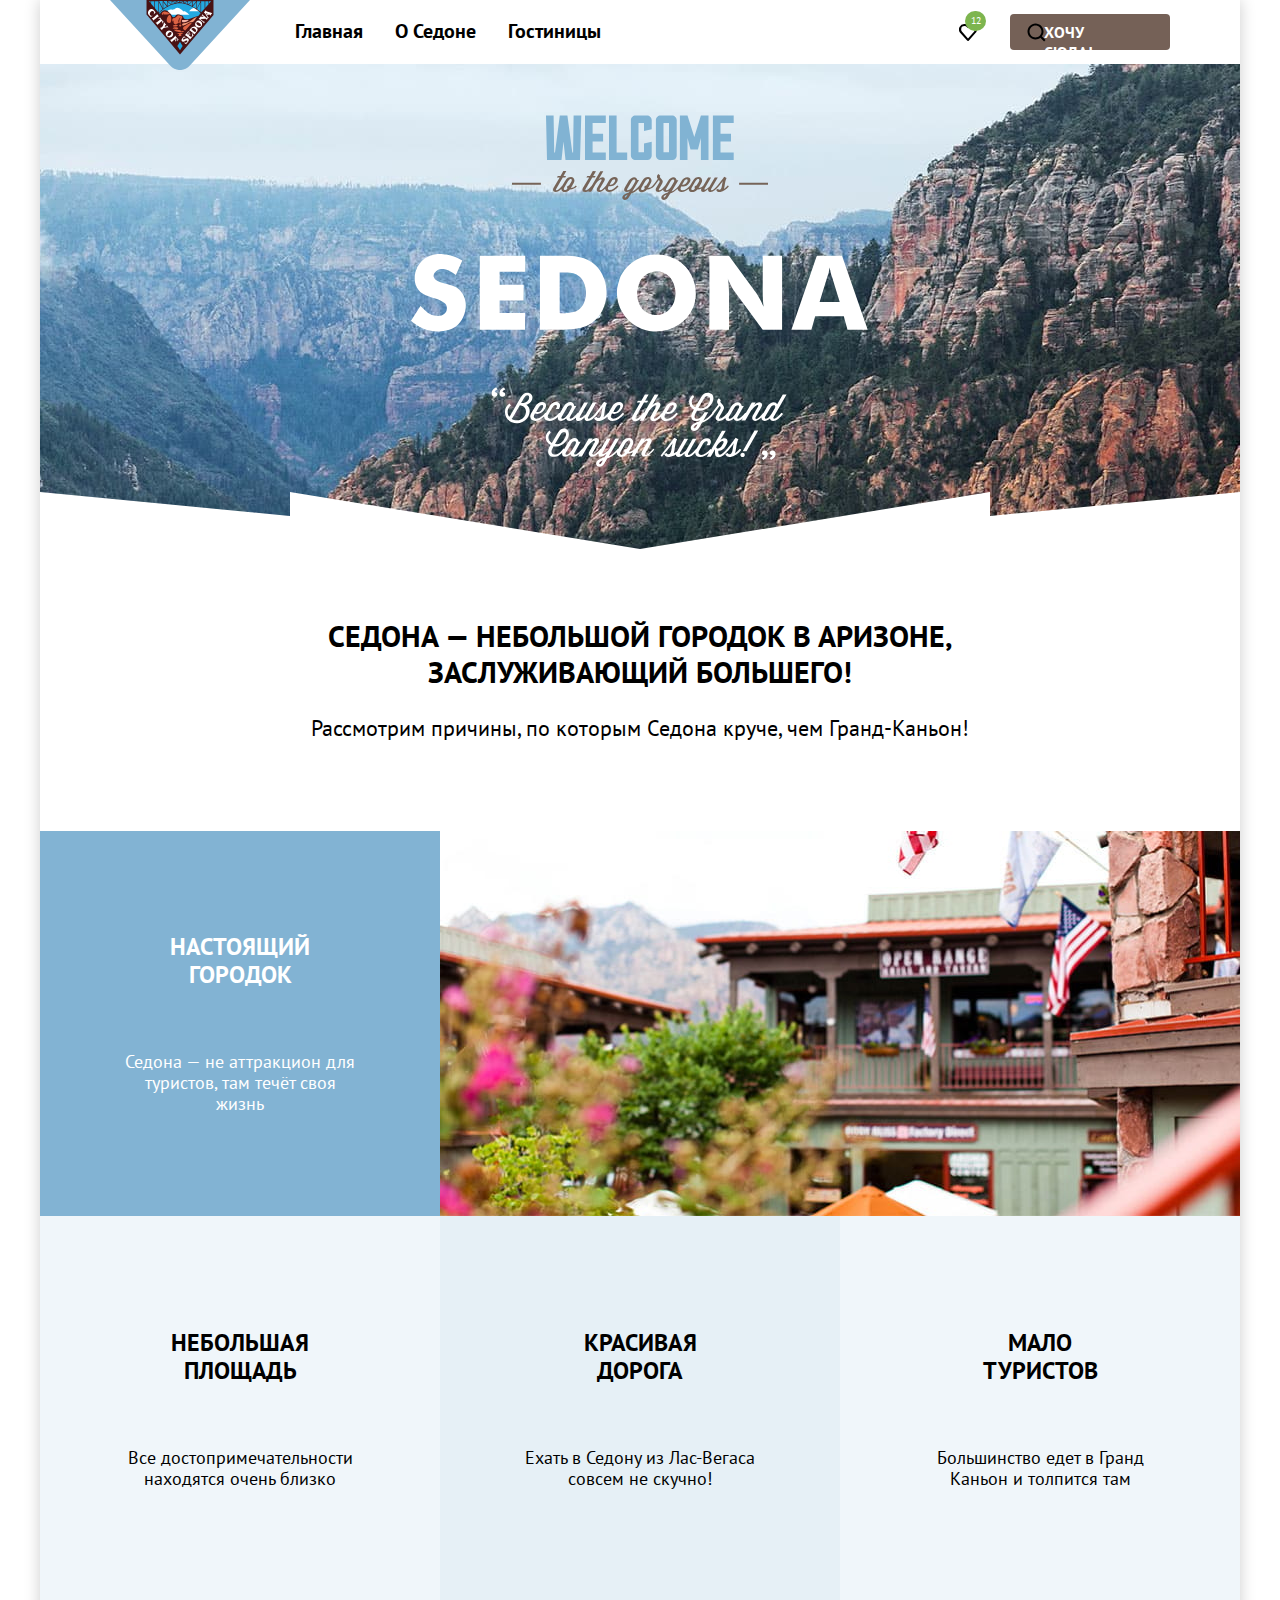
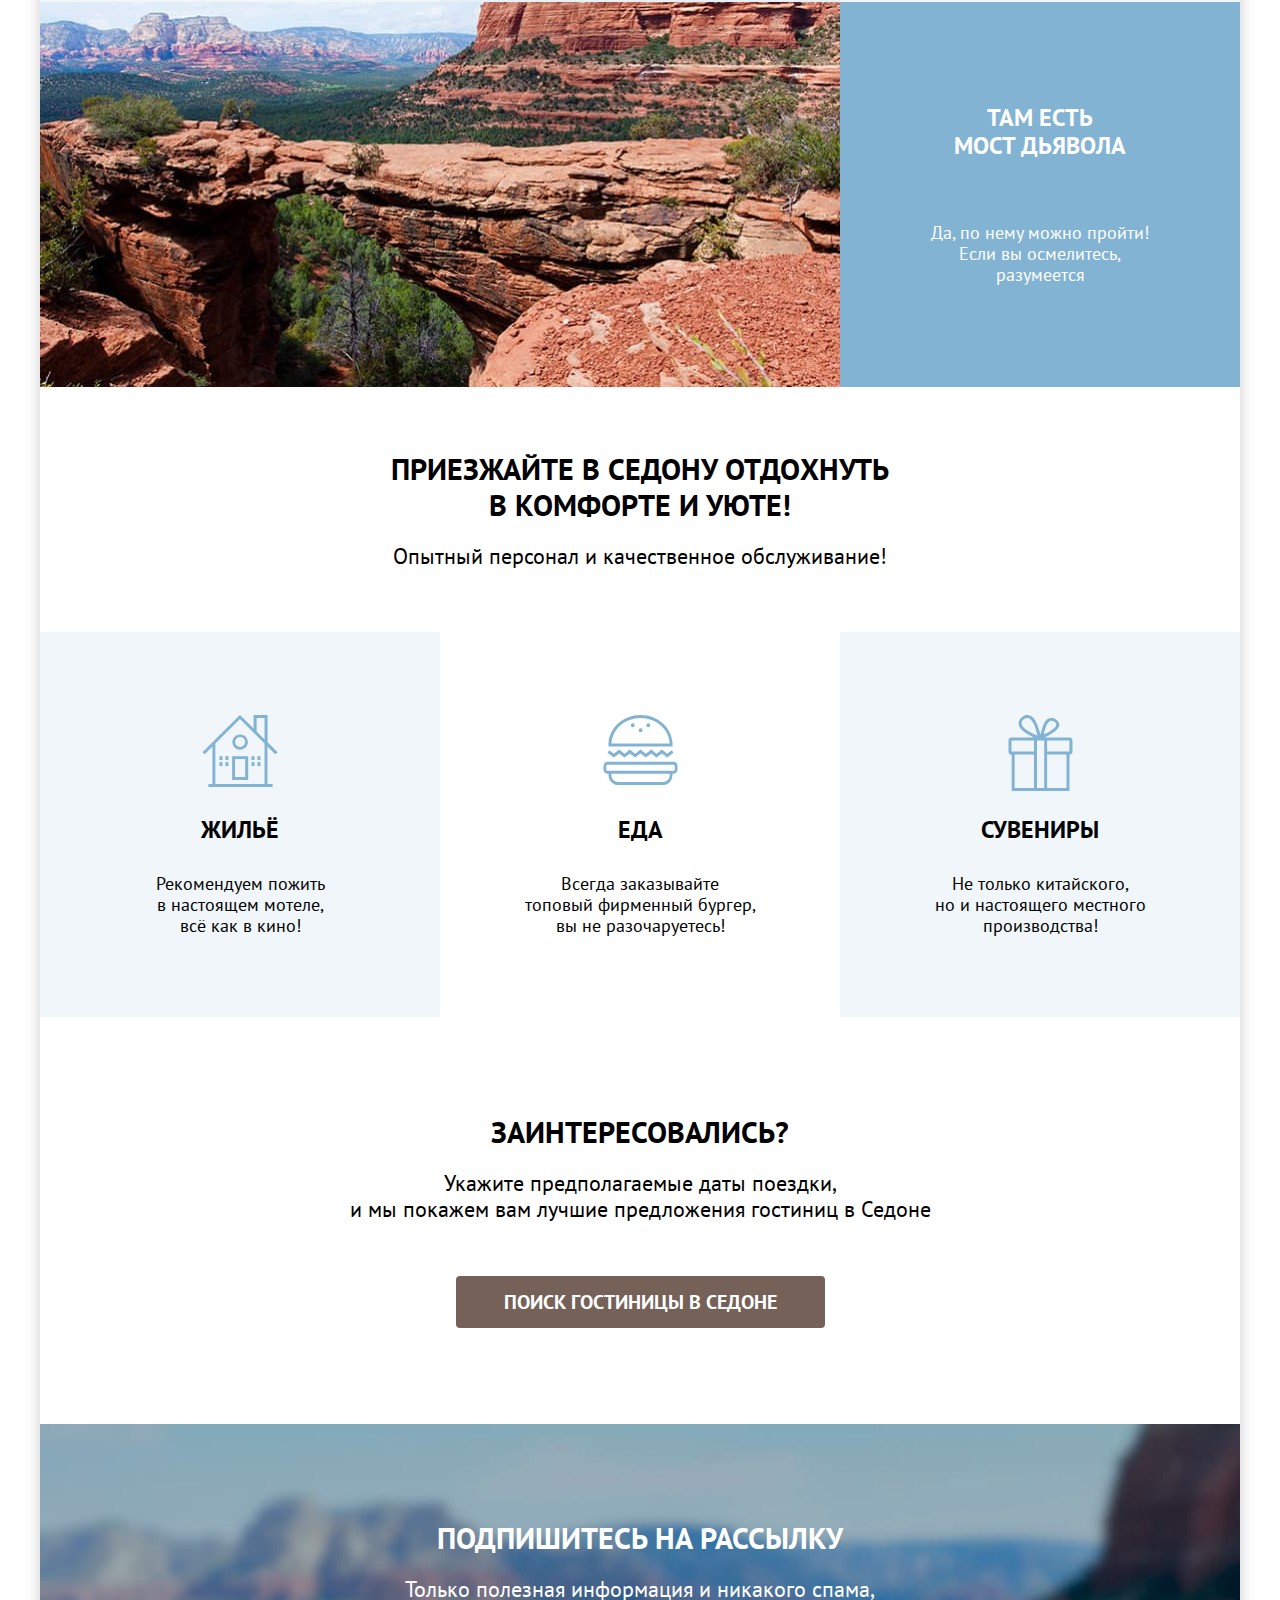
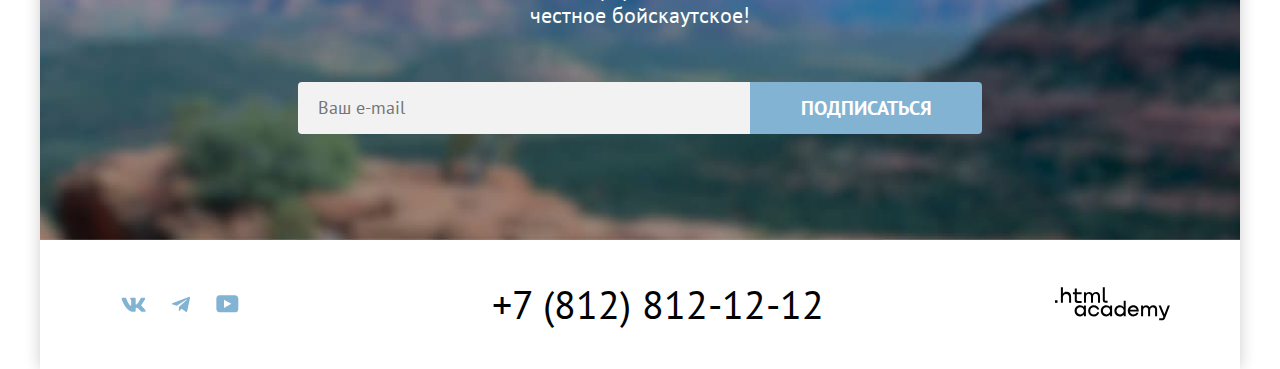
==== index.html @ 95f12bb3 "Стилизация каталога" ====
<!DOCTYPE html>
<html lang="ru">

  <head>
    <meta charset="utf-8">
    <title>HTML Academy: Седона</title>
    <link rel="stylesheet" href="styles/styles.css">
  </head>

  <body class="body">
    <div class="container">
      <header class="page-header">
        <a class="logo-link" href="#">
          <img class="logo" src="./images/logotip.svg" alt="Логотип сайта городка Седона" width="140" height="70.05">
        </a>
        <nav class="navigation">
          <ul class="menu-list">
            <li class="menu-item">
              <a href="#" class="menu-link">Главная</a>
            </li>
            <li class="menu-item">
              <a href="#" class="menu-link">О Седоне</a>
            </li>
            <li class="menu-item">
              <a href="catalog.html" class="menu-link">Гостиницы</a>
            </li>
          </ul>
          <ul class="user-name-list">
            <li class="user-menu-item">
              <a href="#" class="user-menu-search">
                <svg class="search" width="44" height="64" viewBox="0 0 44 64" fill="none" xmlns="http://www.w3.org/2000/svg">
                  <path d="M31.5 40.0083L27.8 36.3287C28.8 35.0359 29.5 33.3453 29.5 31.4558C29.5 27.0801 25.9 23.5 21.5 23.5C17.1 23.5 13.5 27.1796 13.5 31.5552C13.5 35.9309 17.1 39.511 21.5 39.511C23.3 39.511 25 38.9144 26.4 37.8204L30.1 41.5L31.5 40.0083ZM21.5 37.5221C18.2 37.5221 15.5 34.837 15.5 31.5552C15.5 28.2735 18.2 25.5884 21.5 25.5884C24.8 25.5884 27.5 28.2735 27.5 31.5552C27.5 34.837 24.8 37.5221 21.5 37.5221Z" fill="black"/>
                  </svg>
                <span class="visually-hidden">Поиск по сайту</span>
              </a>
            </li>
            <li class="user-menu-item">
              <a href="#" class="user-menu-favorit">
                <span class="visually-hidden">Избранное</span>
                <span class="number">12</span>
              </a>
            </li>
            <li class="user-menu-item ">
              <a href="#" class="user-menu-want">Хочу сюда!</a>
            </li>
          </ul>
        </nav>
      </header>
      <main class="page-main">
        <section class="welcome-quote">
          <h1 class="visually-hidden">Приветствие</h1>
          <img class="quote" src="./images/welcome.svg" alt="Приветственная цитата" width="458" height="352">
        </section>
        <section class="reasons">
          <h2 class="reason-slogan">Седона — небольшой городок в Аризоне, <br>заслуживающий большего!</h2>
          <p class="reason-describe">Рассмотрим причины, по которым Седона круче, чем Гранд-Каньон!</p>
          <ul class="reason-list">
            <li class="reason-item">
              <div class="div-img">
                <h3 class="reason-title">Настоящий городок</h3>
                <p class="describe">Седона — не аттракцион для туристов, там течёт своя жизнь</p>
              </div>
              <img class="desc" src="./images/photo-1.jpg" alt="Кафе в Седоне" width="800" height="385">
            </li>
            <li class="reason-item">
              <div class="div">
                <h3 class="reason-title">Небольшая площадь</h3>
                <p class="describe">Все достопримечательности находятся очень близко</p>
              </div>
            </li>
            <li class="reason-item">
              <div class="div">
                <h3 class="reason-title">Красивая дорога</h3>
                <p class="describe">Ехать в Седону из Лас-Вегаса совсем не скучно!</p>
              </div>
            </li>
            <li class="reason-item">
              <div class="div">
                <h3 class="reason-title">Мало <br> туристов</h3>
                <p class="describe">Большинство едет в Гранд Каньон и толпится там</p>
              </div>
            </li>
            <li class="reason-item">
              <img class="desc" src="./images/photo-2.jpg" width="800" heigh="385" alt="Мост дьявола">
              <div class="div-img">
                <h3 class="reason-title">Там есть <br> мост дьявола</h3>
                <p class="describe">Да, по нему можно пройти! Если вы осмелитесь, разумеется</p>
              </div>
            </li>
          </ul>
        </section>
        <section class="service">
          <h2 class="visually-hidden">Инфраструктура</h2>
          <p class="service-slogan">Приезжайте в Седону отдохнуть <br>в комфорте и уюте!</p>
          <p class="service-desc">Опытный персонал и качественное обслуживание!</p>
          <ul class="advantages-list">
            <li class="advantages-item advantages-item-house">
              <h3 class="advantages-title">Жильё</h3>
              <p class="advantages-desc">Рекомендуем пожить <br>в настоящем мотеле,<br> всё как в кино!</p>
            </li>
            <li class="advantages-item advantages-item-burger">
              <h3 class="advantages-title">Еда</h3>
              <p class="advantages-desc">Всегда заказывайте<br> топовый фирменный бургер, <br> вы не разочаруетесь!</p>
            </li>
            <li class="advantages-item advantages-item-present">
              <h3 class="advantages-title">Сувениры</h3>
              <p class="advantages-desc">Не только китайского, <br>но и настоящего местного <br>производства!</p>
            </li>
          </ul>
        </section>
        <section class="search-text">
          <h2 class="search-slogans">Заинтересовались?</h2>
          <p class="search-desc">Укажите предполагаемые даты поездки,<br> и мы покажем вам лучшие предложения гостиниц в
            Седоне</p>
          <a class="button-search" href="#">Поиск гостиницы в Седоне</a>
        </section>
      </main>
      <footer class="page-footer">
        <section class="subscribe">
          <h2 class="subscribe-title">Подпишитесь на рассылку</h2>
          <p class="subscribe-desc">Только полезная информация и никакого спама,<br>честное бойскаутское!</p>
          <form class="subscribe-form" action="https://echo.htmlacademy.ru/" method="post">
            <input class="email" type="email" id="email" name="subscribe-email" placeholder="Ваш e-mail" required>
            <button class="button-subscribe" type="submit">Подписаться</button>
          </form>
        </section>
        <section class="social">
          <h2 class="visually-hidden">Социальные сети</h2>
          <ul class="social-list">
            <li class="social-item">
              <a class="social-link vk" href="#" aria-label="Страница в ВК"></a>
            </li>
            <li class="social-item">
              <a class="social-link tel" href="#" aria-label="Наш телеграмм"></a>
            </li>
            <li class="social-item">
              <a class="social-link youtube" href="#" aria-label="Наш профиль в YouTube"></a>
            </li>
          </ul>
          <div class="phone">
            <a class="button" href="tel:+78128121212">+7 (812) 812-12-12</a>
          </div>
          <div class="text">
            <a class="navigation-logo" href="https://htmlacademy.ru/">
              <img class="logo-html" alt="Логотип HTML академии" src="./images/html-academy.svg">
            </a>
          </div>
        </section>
      </footer>
    </div>
  </body>

</html>
---- styles/styles.css ----
@font-face {
    font-family: "PT Sans";
    font-style: normal;
    font-weight: 400;
    src: url("../fonts/ptsans-400.woff2") format(woff2);
    font-display: swap;
}

@font-face {
    font-family: "PT Sans";
    font-style: normal;
    font-weight: 700;
    src: url("../fonts/ptsans-700.woff2") format(woff2);
    font-display: swap;
}

.body {
    font-family: "PT Sans", "Arial", sans-serif;
    font-size: 18px;
    font-weight: 400;
    line-height: 21px;
    color: #000000;
    background-color: #ffffff;
    margin: 0;
    padding: 0;
    min-height: 100%;
}

.container {
    width: 1200px;
    margin-left: auto;
    margin-right: auto;
    background-color: #ffffff;
    box-shadow: 0 0 15px rgba(0, 0, 0, 0.2)
}

.page-header {
    position: relative;
    width: 1200px;
}

.logo-link {
    display: block;
    position: absolute;
    top: 0;
    left: 70px;
}

.logo {}

.navigation {
    margin: 0;
    padding: 0 70px;
    font-size: 20px;
    font-weight: 700;
    line-height: 24px;
    color: #000000;
    background-color: #ffffff;
    display: flex;
    justify-content: space-between;
}

.menu-list {
    margin: 0;
    padding-left: 169px;
    list-style: none;
    width: 500px;
    display: flex;
    flex-wrap: wrap;
}

.menu-item {
    padding: 19px 16px;
}

.menu-item:hover {
    background-color: rgba(131, 179, 211, 0.158);
}

.menu-item:focus {
    background-color: rgba(131, 179, 211, 0.158);
}

.menu-item:active {
    background-color: rgba(181, 186, 190, 0.388);
}

.menu-link {
    margin: 0;
    padding: 0;
    font-size: 20px;
    font-weight: 700;
    line-height: 24px;
    color: #000000;
    text-decoration: none;
}

.user-name-list {
    position: relative;
    margin: 0;
    padding: 0;
    list-style: none;
    display: flex;
    flex-wrap: wrap;
}

.user-menu-item {}

.search {
    position: absolute;
    top: 0;
    right: 0;
    bottom: 0;
    left: 0;
    margin: auto;
}

.user-menu-search {

    font-size: 20px;
    font-weight: 700;
    line-height: 24px;
    color: #000000;
    text-decoration: none;
    width: 44px;
    height: 64px;
    display: block;
}

.user-menu-favorit {
    background-image: url("../images/favorites.svg");
    background-repeat: no-repeat;
    background-position: center;
    position: relative;
    text-decoration: none;
    color: #000000;
    width: 44px;
    height: 64px;
    display: block;
}

.number {
    background-color: #7db54f;
    display: flex;
    min-width: 11px;
    height: 20px;
    border-radius: 10px;
    font-size: 10px;
    font-weight: 400;
    line-height: 10px;
    color: #ffffff;
    text-align: center;
    align-items: center;
    justify-content: center;
    padding: 0 5px;
    position: absolute;
    right: 4px;
    top: 11px;

}

.user-menu-want {
    margin-top: 14px;
    margin-left: 20px;
    width: 92px;
    height: 20px;
    font-size: 16px;
    font-weight: 700;
    line-height: 20px;
    text-decoration: none;
    color: #ffffff;
    text-transform: uppercase;
    justify-content: center;
    align-items: center;
    background-color: #756157;
    border-radius: 4px;
    display: block;
    padding: 8px 34px;
}

.user-menu-want:hover {
    background: #615048;
}

.user-menu-want:focus {
    background: #615048;
}

.user-menu-want:active {
    background: #756157;
}

.user-menu-want:disabled {
    background: #e5e5e5;
}

.page-main {
    margin: 0;
    padding: 0;
    list-style: none;
    color: #000000;
    background-color: #ffffff;
}

.welcome-quote {
    background-color: #79b3d9;
    background-image: url("../images/triangle.svg"), url("../images/index-background.jpg");
    background-repeat: no-repeat, no-repeat;
    background-position: left 0 bottom 0, center top;
    padding-top: 51px;
    padding-bottom: 82px;
    background-size: 100% 57px, cover;
    font-size: 18px;
    font-weight: 400;
    line-height: 21px;
}

.visually-hidden {
    position: absolute;
    width: 1px;
    height: 1px;
    margin: -1px;
    padding: 0;
    overflow: hidden;
    border: 0;
    clip: rect(0 0 0 0);
}

.quote {
    width: 458px;
    height: 352px;
    display: block;
    margin: 0 auto;
}

.reasons {
    padding-top: 69px;
}

.reason-slogan {
    margin: 0;
    font-size: 30px;
    font-weight: 700;
    line-height: 36px;
    text-align: center;
    text-transform: uppercase;
}

.reason-describe {
    margin: 0;
    padding-top: 25px;
    padding-bottom: 90px;
    font-size: 22px;
    font-style: normal;
    font-weight: 400;
    line-height: 26px;
    text-align: center;
}

.reason-list {
    padding: 0;
    margin: 0;
    display: flex;
    flex-wrap: wrap;
    text-align: center;
    font-size: 18px;
    font-weight: 400;
    line-height: 21px;
    list-style: none;
}

.desc {
    width: 800px;
    height: 100%;
    object-fit: cover;
}

.reason-item {
    background: #83b3d333;
    color: #000000;
    display: flex;

}

.reason-item:nth-child(2n) {
    background-color: rgba(131, 179, 211, 0.12);
    color: #000000;
}

.div-img {
    background: #82b3d3;
    color: #ffffff;
    padding: 102px 0;
    width: 400px;
}

.div {
    padding: 113px 0;
    width: 400px;
}

.reason-title {
    width: 200px;
    text-transform: uppercase;
    margin: 0 auto;
    padding: 0;
    text-align: center;
    font-size: 24px;
    font-weight: 700;
    line-height: 28px;
}

.describe {
    width: 230px;
    margin: 0 auto;
    padding-top: 62px;
}

.service {
    padding-top: 64px;
}

.service-slogan {
    margin: 0;
    text-align: center;
    font-weight: 700;
    font-size: 30px;
    line-height: 36px;
    text-transform: uppercase;
}

.service-desc {
    margin: 0 0 63px;
    padding-top: 20px;
    text-align: center;
    font-weight: 400;
    font-size: 22px;
    line-height: 26px;
}

.advantages {
    margin: 0;
    padding: 0;
    color: #000000;
    text-align: center;
}

.advantages-list {
    display: flex;
    margin: 0;
    padding: 0;
    list-style: none;
    width: 1200px;
    flex-wrap: wrap;
}

.advantages-item {
    width: 400px;
    background-color: #83b3d31f;
    padding-top: 184px;
    padding-bottom: 81px;
    background-image: url("../images/house.svg");
    background-repeat: no-repeat;
    background-position: center 83px;
}

.advantages-item:nth-child(2n) {
    background-color: #ffffff
}

.advantages-item-house {
    background-image: url("../images/house.svg");
}

.advantages-item-burger {
    background-image: url("../images/burger.svg");
}

.advantages-item-present {
    background-image: url("../images/souvenir.svg");
}

.advantages-title {

    margin: 0;

    font-size: 24px;
    font-weight: 700;
    line-height: 28px;
    text-transform: uppercase;
    text-align: center;
}

.advantages-desc {
    margin: 0;
    padding-top: 29px;
    font-size: 18px;
    font-weight: 400;
    line-height: 21px;
    text-align: center;
}

.search-text {
    padding-top: 97px;
    padding-bottom: 96px;
    text-align: center;

}

.search-slogans {
    text-transform: uppercase;
    font-weight: 700;
    font-size: 30px;
    line-height: 36px;
    margin: 0 auto;
    padding: 0;
    text-align: center;
    padding-bottom: 20px;
}

.search-desc {
    margin: 0 auto;
    padding: 0 0 54px;
    font-weight: 400;
    font-size: 22px;
    line-height: 26px;
    text-align: center;
    max-width: 600px;
}

.button-search {
    color: #ffffff;
    text-align: center;
    font-size: 20px;
    font-weight: 700;
    line-height: 36px;
    border-radius: 4px;
    background: #756157;
    text-decoration: none;
    text-transform: uppercase;
    display: inline-block;
    padding: 8px 48px 8px;
    max-width: 600px;
    box-sizing: border-box;
}

.button-search:hover {
    background: #615048;
}

.button-search:focus {
    background: #615048;
}

.button-search:active {
    background: #756157;
}

.button-search:disabled {
    background: #e5e5e5;
}

.page-footer {}

.subscribe {
    padding-top: 96px;
    background-color: #83b3d3;
    background-image: url("../images/subsсribe.jpg");
    background-repeat: no-repeat;
    background-size: cover;
    margin: 0;
    padding-bottom: 52px;
}

.subscribe-title {
    margin: 0;
    color: #ffffff;
    font-size: 30px;
    font-weight: 700;
    line-height: 36px;
    text-align: center;
    text-transform: uppercase;
}

.subscribe-desc {
    margin: 0;
    padding-top: 20px;
    color: #ffffff;
    text-align: center;
    font-size: 22px;
    font-weight: 400;
    line-height: 26px;
}

.subscribe-form {
    width: 684px;
    display: flex;
    text-align: center;
    margin: 54px auto;
}

.email {
    font-family: "PT Sans", Arial, sans-serif;
    font-size: 18px;
    font-weight: 400;
    line-height: 24px;
    border-radius: 4px 0 0 4px;
    width: 452px;
    border: none;
    min-height: 52px;
    padding-left: 20px;
    box-sizing: border-box;
}

.button-subscribe {
    color: #ffffff;
    text-align: center;
    font-size: 20px;
    font-weight: 700;
    line-height: 36px;
    background: #82b3d3;
    width: 232px;
    text-transform: uppercase;
    border-radius: 0 4px 4px 0;
    border: none;
    font-family: "PT Sans", Arial, sans-serif;
}

.button-subscribe:hover {
    background: #68a2ca;
}

.button-subscribe:focus {
    background: #68a2ca;
}

.button-subscribe:active {
    background: #82b3d3;
}

.button-subscribe:disabled {
    background: #e5e5e5;
}

.social {
    justify-content: space-between;
    display: flex;
    padding: 44px 70px;
}

.social-list {
    display: flex;
    flex-wrap: wrap;
    list-style: none;
    margin: 0;
    padding: 0;
    width: 150px;
}

.social-item {}

.vk {
    width: 47px;
    height: 40px;
    background-image: url("../images/vk.svg");
    background-repeat: no-repeat;
    background-position: center;
}

.social-link {
    display: block;
}


.tel {
    width: 47px;
    height: 40px;
    background-image: url("../images/telegramm.svg");
    background-repeat: no-repeat;
    background-position: center;
}


.youtube {
    width: 47px;
    height: 40px;
    background-image: url("../images/youtube.svg");
    background-repeat: no-repeat;
    background-position: center;
}

.social-link {}

.phone {
    padding-right: 142px;
    color: #000000;
    text-align: center;
    font-size: 40px;
    font-weight: 400;
    line-height: 40px;
}

.button {
    color: #000000;
    padding-left: 143px;
    text-decoration: none;
    display: block;
}

.button:hover {
    color: #756157;
}

.button:focus {
    color: #756157;
}

.button:active {
    color: rgba(117, 97, 87, 0.302);
}

.text {
    display: block;
    padding-top: 3px;
}

.navigation-logo {}

.navigation-logo:hover {
    color: #756157;
}

.navigation-logo:focus {
    color: #756157;
}

.navigation-logo:active {
    color: rgba(117, 97, 87, 0.302);
}

.logo-html {}

.main-inner {
    padding: 0;
    margin: 0;
}

.inner {
    background-color: #156194;
    background-image: url("../images/imagecatalog/filtr.jpg");
    background-repeat: no-repeat;
    background-size: cover;
    padding: 35px 70px 70px 70px;
}

.inner-header-title {
    margin: 0;
    color: #ffffff;
    text-align: left;
    font-size: 60px;
    font-weight: 700;
    line-height: 78px;
}

.breadcrumbs {
    width: 1060px;
    margin-top: 7px;
    padding: 0;
    list-style: none;
    display: flex;
}

.breadcrumbs-item {}

.breadcrumbs-link {
    width: 6px;
    height: 9px;
    font-weight: 400;
    font-size: 16px;
    line-height: 21px;
    color: #ffffff;
}

.icon-main-menu {}

.form {
    display: flex;
    justify-content: space-between;
    flex-direction: row;
    padding-top: 21px;
}

.search-option {
    padding: 0;
    margin: 0;
    width: 150px;
    border: none;
}

.search-option-title {
    font-weight: 700;
    font-size: 20px;
    line-height: 24px;
    text-transform: capitalize;
    color: #ffffff;
}

.search-option-list {
    margin: 0;
    padding: 0;
}

.search-option-item {
    font-weight: 400;
    font-size: 18px;
    line-height: 23px;
    padding: 0;
    list-style-type: none;
    color: #ffffff;

}

.control {}

.control-input {}

.cost {
    display: flex;
    margin-top: 30px;
}

.cost-from {
    width: 143px;
    height: 48px;
    background: #f2f2f2;
    border-radius: 4px 0 0 4px;
}

.cost-till {
    width: 143px;
    height: 48px;
    background: #f2f2f2;
    border-radius: 0 4px 4px 0;
}

.maxline {
    margin-top: 41px;
    width: 287px;
    height: 4px;
    background-color: #ffffff;

}

.line {}

.button1 {
    margin-left: 33px;
    width: 20px;
    height: 20px;
    border-radius: 5px;
    background-color: #ffffff;
}

.button2 {
    margin-left: 181px;
    width: 20px;
    height: 20px;
    border-radius: 5px;
    background-color: #ffffff;
}

.apply {
    display: block;
    margin-top: 57px;
    font-weight: 700;
    font-size: 16px;
    line-height: 20px;
    text-align: center;
    text-transform: uppercase;
    color: #ffffff;
    text-decoration: none;
    background: #82b3d3;
    box-sizing: border-box;
    width: 191px;
    padding: 8px 50px 8px 50px;
    border-radius: 4px;
}

.reset {
    display: block;
    margin-top: 33px;
    font-weight: 700;
    font-size: 16px;
    line-height: 20px;
    text-align: center;
    text-transform: uppercase;
    color: #ffffff;
    text-decoration: none;
    box-sizing: border-box;
    width: 191px;
    padding: 8px 50px 8px 50px;

}

.catalog-hotels {
    padding-top: 49px;
    padding-left: 70px;
    display: flex;
    width: 1060px;
}

.hotels {
    padding-top: 7px;
    margin: 0;
    font-weight: 700;
    font-size: 30px;
    line-height: 36px;
    text-transform: uppercase;
}

.select-control {
    margin-left: 200px;
    font-weight: 400;
    font-size: 18px;
    line-height: 21px;
    border-radius: 4px;
    border: 2px solid #e5e5e5;
    width: 292px;
    height: 49px;
}

.cheap {}

.expensive {}

.number-stars {}

.button-cards {
    margin-left: 66px;
    display: flex;
    width: 164px;
    flex-wrap: wrap;
    gap: 10px;
}

.button-card {
    display: block;
    width: 44px;
    height: 44px;
    border: 2px solid #e5e5e5;
    border-radius: 4px;

}

.product-list {
    display: grid;
    grid-template-columns: repeat(3, 340px);
    gap: 20px;
    margin: 39px 29px;
    list-style: none;

}

.hotel-card {
    width: 300px;
    height: 398px;
    border-radius: 4px;
    border: 1px solid #e6e6e6;
    padding: 20px;
}

.hotel-card-link {
    text-decoration: none;
    color: #000000;
}

.hotel-card-image {}

.hotel-card-title {
    margin: 0;
    padding-top: 12px;
    font-weight: 700;
    font-size: 24px;
    line-height: 28px;


}

.prices {
    display: flex;
    width: 300px;
    padding-top: 16px;
    padding-bottom: 17px;
    justify-content: space-between;
}

.hotel-card-price {
    margin: 0;
    padding: 0;
}

.price {
    margin: 0;
    padding: 0;
}

.details {
    display: flex;
    justify-content: space-between;
    width: 300px;
}

.hotel-details {
    font-weight: 700;
    font-size: 16px;
    line-height: 20px;
    text-align: center;
    color: #ffffff;
    background-color: #756157;
    text-decoration: none;
    text-transform: uppercase;
    padding: 8px 26px;
    box-sizing: border-box;
    border-radius: 4px;
}

.hotel-favorites {
    font-weight: 700;
    font-size: 16px;
    line-height: 20px;
    text-align: center;
    color: #ffffff;
    background-color: #82B3D3;
    text-decoration: none;
    text-transform: uppercase;
    padding: 8px 20px;
    box-sizing: border-box;
    border-radius: 4px;
}

.stars {
    padding-top: 17px;
    display: flex;
    width: 300px;
    justify-content: space-between;
}

.stars-raiting {

    margin: 0;
}

.raiting {
    text-transform: uppercase;
    background: #f2f2f2;
    font-weight: 400;
    font-size: 16px;
    line-height: 20px;
    text-align: center;
    padding: 8px 22px;
    border-radius: 4px;
}

.pagination {
    display: flex;
    gap: 8px;
    padding: 39px 70px;
}

.pagination-item {
    font-weight: 700;
    font-size: 20px;
    line-height: 36px;
    background-color: #82b3d3;
    width: 60px;
    height: 60px;
    border-radius: 4px;
    list-style: none;
}

.pagination-item1 {
    background: #f2f2f2;
    width: 60px;
    height: 60px;
    border-radius: 4px;
    list-style: none;
}

.pagination-current {
    margin-top: 8px;
    color: #000000;
}

.pagination-link {
    padding-top: 11px;
    width: 60px;
    height: 60px;
    display: block;
    text-decoration: none;
    color: #ffffff;
    text-align: center;
}

.page-footer {}

.subscribe-catalog {
    padding-top: 96px;
    margin: 0;
    padding-bottom: 52px;
}

.subscribe-title-catalog {
    margin: 0;
    color: #000000;
    font-size: 30px;
    font-weight: 700;
    line-height: 36px;
    text-align: center;
    text-transform: uppercase;
}

.subscribe-desc-catalog {
    margin: 0;
    padding-top: 20px;
    color: #000000;
    text-align: center;
    font-size: 22px;
    font-weight: 400;
    line-height: 26px;
}

.email {
    font-family: "PT Sans", Arial, sans-serif;
    font-size: 18px;
    font-weight: 400;
    line-height: 24px;
    border-radius: 4px 0 0 4px;
    width: 452px;
    border: none;
    min-height: 52px;
    padding-left: 20px;
    box-sizing: border-box;
    background-color: #f2f2f2;
}
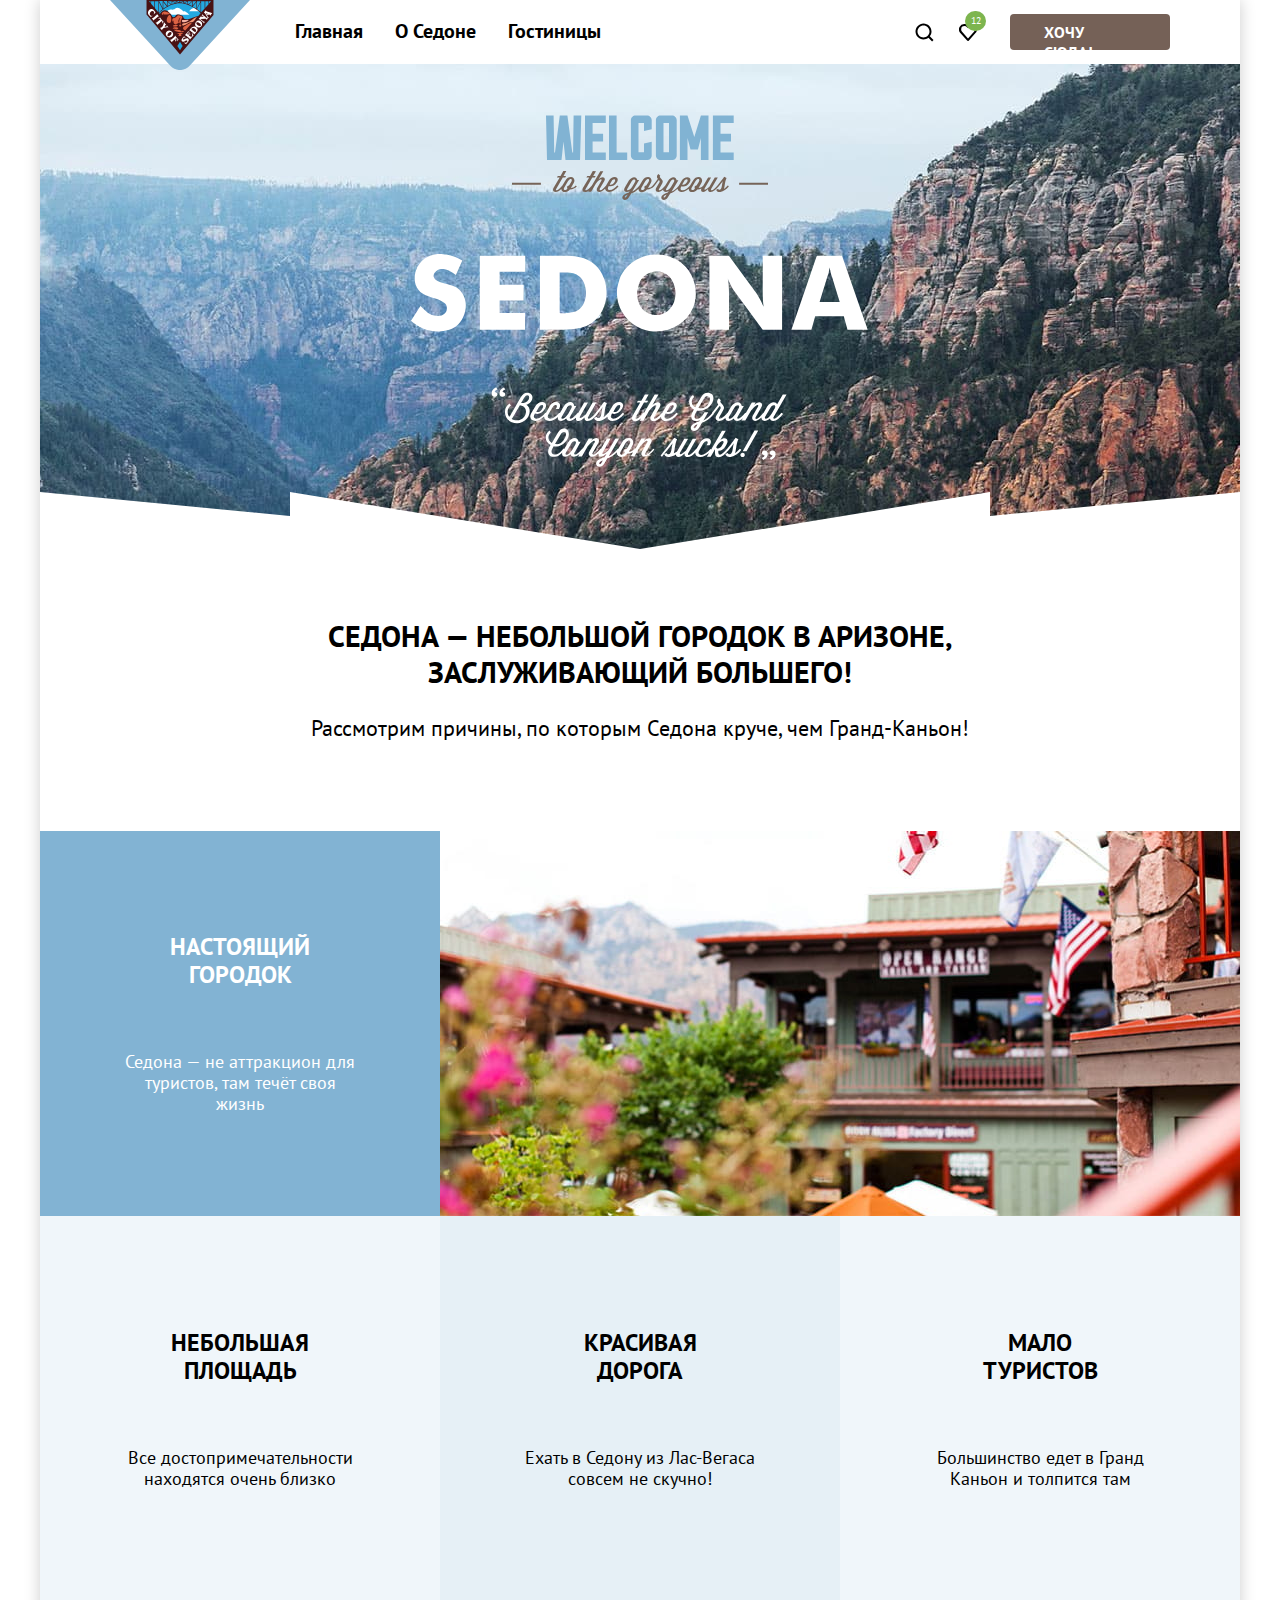
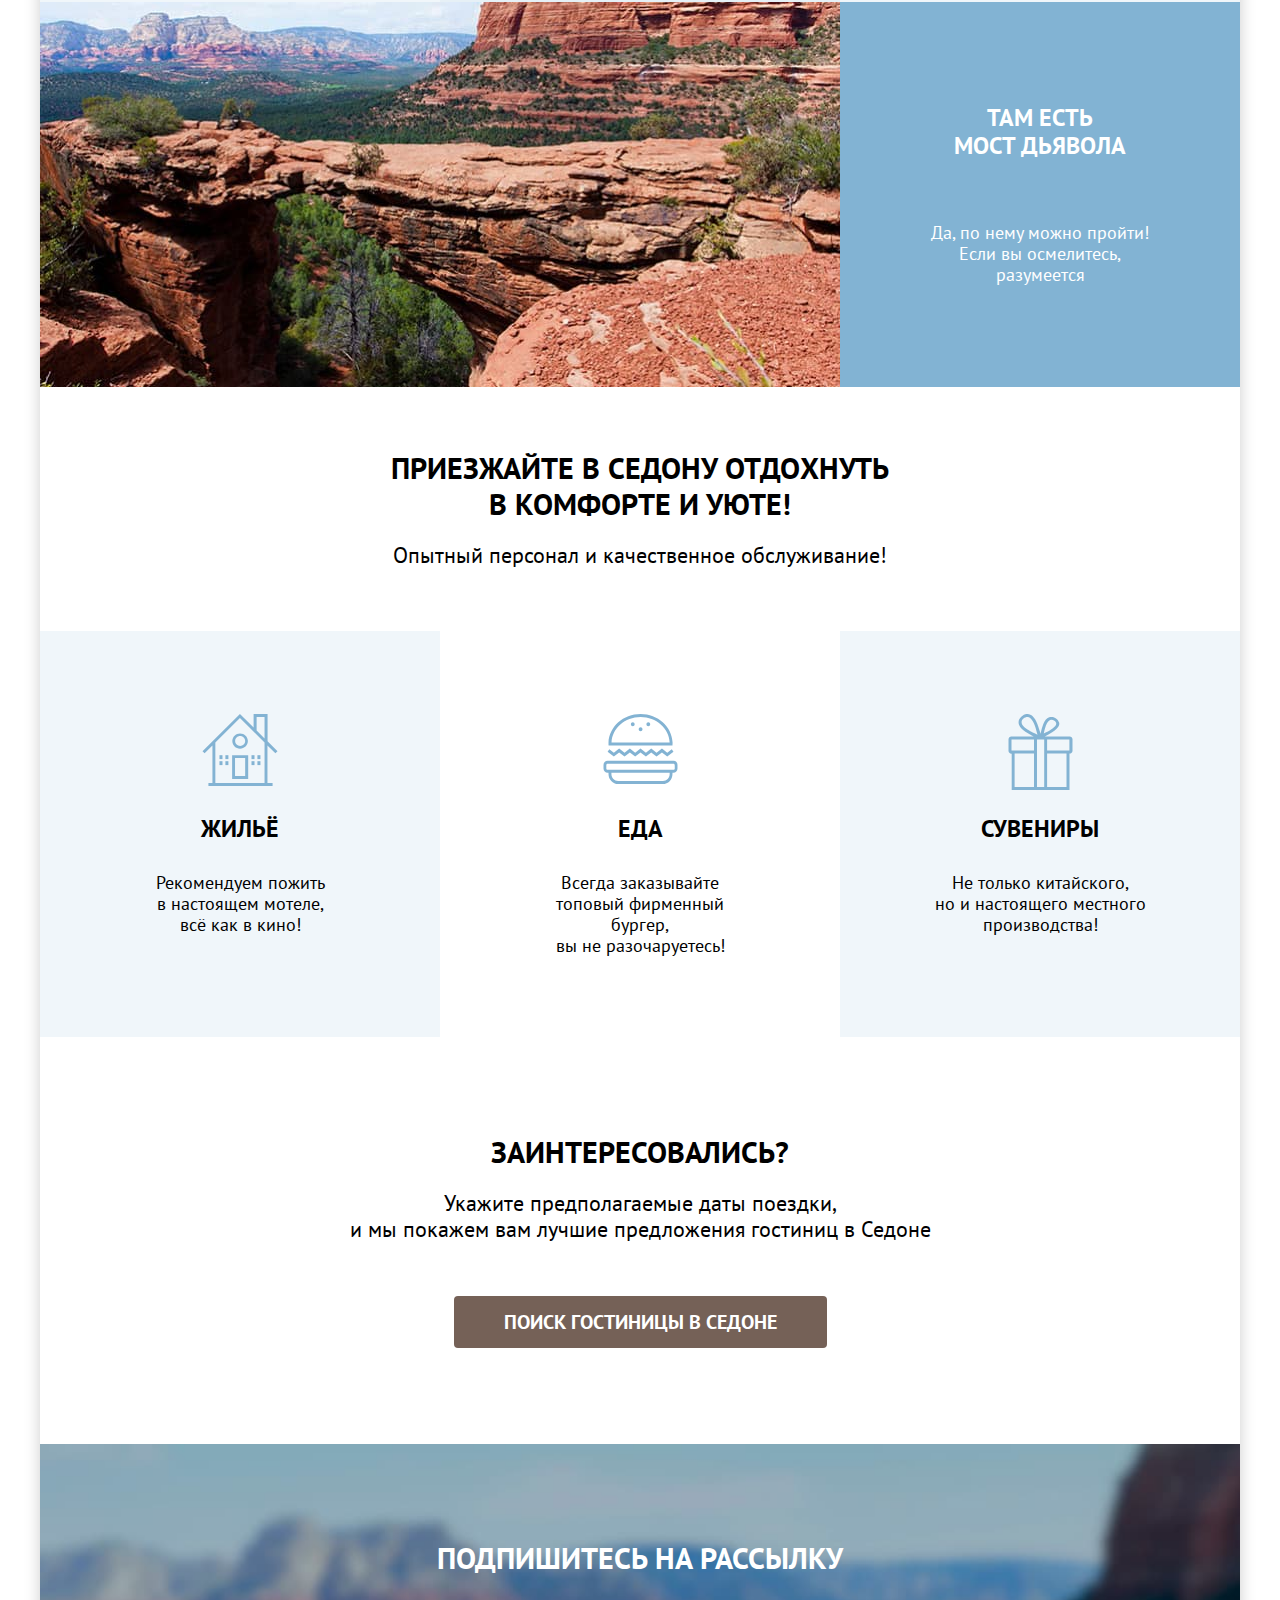
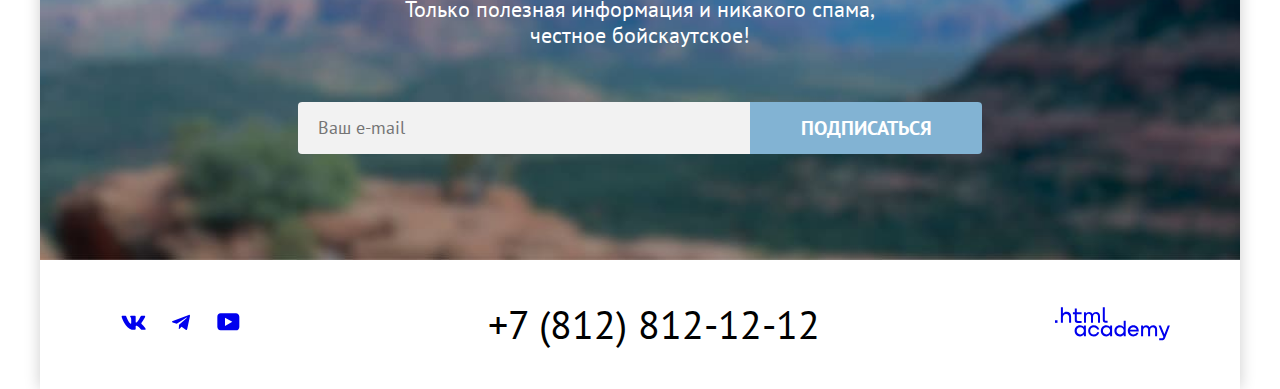
==== commit 1a161270: "css catalog" ====
--- a/index.html
+++ b/index.html
@@ -28,14 +28,22 @@
           <ul class="user-name-list">
             <li class="user-menu-item">
               <a href="#" class="user-menu-search">
-                <svg class="search" width="44" height="64" viewBox="0 0 44 64" fill="none" xmlns="http://www.w3.org/2000/svg">
-                  <path d="M31.5 40.0083L27.8 36.3287C28.8 35.0359 29.5 33.3453 29.5 31.4558C29.5 27.0801 25.9 23.5 21.5 23.5C17.1 23.5 13.5 27.1796 13.5 31.5552C13.5 35.9309 17.1 39.511 21.5 39.511C23.3 39.511 25 38.9144 26.4 37.8204L30.1 41.5L31.5 40.0083ZM21.5 37.5221C18.2 37.5221 15.5 34.837 15.5 31.5552C15.5 28.2735 18.2 25.5884 21.5 25.5884C24.8 25.5884 27.5 28.2735 27.5 31.5552C27.5 34.837 24.8 37.5221 21.5 37.5221Z" fill="black"/>
-                  </svg>
+                <svg class="search" width="44" height="64" viewBox="0 0 44 64" fill="none"
+                  xmlns="http://www.w3.org/2000/svg">
+                  <path
+                    d="M31.5 40.0083L27.8 36.3287C28.8 35.0359 29.5 33.3453 29.5 31.4558C29.5 27.0801 25.9 23.5 21.5 23.5C17.1 23.5 13.5 27.1796 13.5 31.5552C13.5 35.9309 17.1 39.511 21.5 39.511C23.3 39.511 25 38.9144 26.4 37.8204L30.1 41.5L31.5 40.0083ZM21.5 37.5221C18.2 37.5221 15.5 34.837 15.5 31.5552C15.5 28.2735 18.2 25.5884 21.5 25.5884C24.8 25.5884 27.5 28.2735 27.5 31.5552C27.5 34.837 24.8 37.5221 21.5 37.5221Z"
+                    fill="currentColor" />
+                </svg>
                 <span class="visually-hidden">Поиск по сайту</span>
               </a>
             </li>
             <li class="user-menu-item">
               <a href="#" class="user-menu-favorit">
+                <svg class="favorit" xmlns="http://www.w3.org/2000/svg" width="18" height="17" fill="none">
+                  <path
+                    d="M8.9 17a1 1 0 0 1-.8-.4l-7-7.9A5.4 5.4 0 0 1 5.5 0C6.8 0 8 .5 9 1.3a5.5 5.5 0 0 1 9 4.1c0 1.3-.5 2.5-1.3 3.4l-7 7.9c-.2.2-.4.3-.8.3Zm-6-9.5L9 14.4l6.2-7c.5-.5.7-1.2.7-2 0-1.8-1.5-3.3-3.3-3.3-1 0-2 .5-2.7 1.3-.3.3-.6.4-.9.4-.3 0-.6-.2-.8-.4a3.7 3.7 0 0 0-2.7-1.3 3.3 3.3 0 0 0-3.3 3.3c-.1.9.3 1.6.7 2.1-.1 0-.1 0 0 0Z"
+                    fill="currentColor"></path>
+                </svg>
                 <span class="visually-hidden">Избранное</span>
                 <span class="number">12</span>
               </a>
@@ -128,13 +136,28 @@
           <h2 class="visually-hidden">Социальные сети</h2>
           <ul class="social-list">
             <li class="social-item">
-              <a class="social-link vk" href="#" aria-label="Страница в ВК"></a>
+              <a class="social-link vk" href="#" aria-label="Страница в ВК">
+                <svg width="25" height="15" viewBox="0 0 25 15" fill="none" xmlns="http://www.w3.org/2000/svg">
+                  <path fill-rule="evenodd" clip-rule="evenodd" d="M24.1164 1.80445C24.2824 1.25845 24.1164 0.856445 23.3214 0.856445H20.6964C20.0284 0.856445 19.7204 1.20345 19.5534 1.58645C19.5534 1.58645 18.2184 4.78245 16.3274 6.85845C15.7154 7.46045 15.4374 7.65145 15.1034 7.65145C14.9364 7.65145 14.6854 7.46045 14.6854 6.91345V1.80445C14.6854 1.14845 14.5014 0.856445 13.9454 0.856445H9.81738C9.40038 0.856445 9.14938 1.16045 9.14938 1.44945C9.14938 2.07045 10.0954 2.21445 10.1924 3.96245V7.76045C10.1924 8.59345 10.0394 8.74444 9.70538 8.74444C8.81538 8.74444 6.65038 5.53345 5.36538 1.85945C5.11638 1.14445 4.86438 0.856445 4.19338 0.856445H1.56638C0.816382 0.856445 0.666382 1.20345 0.666382 1.58645C0.666382 2.26845 1.55638 5.65645 4.81138 10.1374C6.98138 13.1974 10.0364 14.8564 12.8194 14.8564C14.4884 14.8564 14.6944 14.4884 14.6944 13.8534V11.5404C14.6944 10.8034 14.8524 10.6564 15.3814 10.6564C15.7714 10.6564 16.4384 10.8484 17.9964 12.3234C19.7764 14.0724 20.0694 14.8564 21.0714 14.8564H23.6964C24.4464 14.8564 24.8224 14.4884 24.6064 13.7604C24.3684 13.0364 23.5184 11.9854 22.3914 10.7384C21.7794 10.0284 20.8614 9.26345 20.5824 8.88045C20.1934 8.38945 20.3044 8.17044 20.5824 7.73345C20.5824 7.73345 23.7824 3.30745 24.1154 1.80445H24.1164Z"
+                   fill="currentColor"/>
+                  </svg>
+              </a>
             </li>
             <li class="social-item">
-              <a class="social-link tel" href="#" aria-label="Наш телеграмм"></a>
+              <a class="social-link tel" href="#" aria-label="Наш телеграмм">
+                <svg width="18" height="16" viewBox="0 0 18 16" fill="none" xmlns="http://www.w3.org/2000/svg">
+                  <path d="M16.785 0.955705L0.840489 7.1042C-0.247661 7.54126 -0.241365 8.14828 0.640845 8.41897L4.73445 9.69597L14.2058 3.72014C14.6537 3.44766 15.0629 3.59424 14.7265 3.89281L7.05283 10.8183H7.05103L7.05283 10.8192L6.77045 15.0387C7.18413 15.0387 7.36669 14.8489 7.59871 14.625L9.58705 12.6915L13.7229 15.7464C14.4855 16.1664 15.0332 15.9506 15.2229 15.0405L17.9379 2.2453C18.2158 1.13107 17.5126 0.626562 16.785 0.955705Z"
+                  fill="currentColor"/>
+                  </svg>
+            </a>
             </li>
             <li class="social-item">
-              <a class="social-link youtube" href="#" aria-label="Наш профиль в YouTube"></a>
+              <a class="social-link youtube" href="#" aria-label="Наш профиль в YouTube">
+                <svg width="23" height="18" viewBox="0 0 23 18" fill="none" xmlns="http://www.w3.org/2000/svg">
+                  <path d="M18.9402 0.356445H3.50738C1.64668 0.356445 0.333252 1.9502 0.333252 3.75645V13.8502C0.333252 15.7627 1.64668 17.3564 3.50738 17.3564H19.1591C20.8009 17.3564 22.3333 15.7627 22.3333 13.9564V3.75645C22.1143 1.9502 20.8009 0.356445 18.9402 0.356445ZM7.99494 12.8939V4.81894L15.3283 8.85645L7.99494 12.8939Z"
+                  fill="currentColor"/>
+                  </svg>
+                </a>
             </li>
           </ul>
           <div class="phone">
@@ -142,7 +165,20 @@
           </div>
           <div class="text">
             <a class="navigation-logo" href="https://htmlacademy.ru/">
-              <img class="logo-html" alt="Логотип HTML академии" src="./images/html-academy.svg">
+              <svg width="115" height="34" viewBox="0 0 115 34" fill="none" xmlns="http://www.w3.org/2000/svg">
+                <path d="M0 13.2564V15.8564H2.5V13.2564H0Z" fill="currentColor"/>
+                <path d="M11.6 4.85645C10 4.85645 8.8 5.55645 8 6.55645H7.9V0.356445H5.9V15.8564H7.9V10.5564C7.9 8.45645 9.2 6.95645 11.2 6.95645C13 6.95645 14.1 8.35645 14.1 10.1564V15.8564H16.1V9.75644C16.2 6.75644 14.3 4.85645 11.6 4.85645Z" fill="currentColor"/>
+                <path d="M26.6 5.15645H21.8V1.45645H19.8V5.25645H17.9V7.25645H19.8V13.2564C19.8 14.9564 20.8 15.9564 22.5 15.9564H26.6V13.9564H22.9C22.2 13.9564 21.8 13.5564 21.8 12.8564V7.15645H26.6V5.15645Z" fill="currentColor"/>
+                <path d="M41.1 4.95645C39.5 4.95645 38.2 5.75644 37.6 7.05645H37.5C36.9 5.85645 35.7 4.95645 34.1 4.95645C32.7 4.95645 31.6 5.75645 31 6.75645H30.9V5.15645H29V15.7564H31V10.3564C31 8.35645 32 6.85645 33.6 6.85645C35.1 6.85645 36 7.85645 36 9.45645V15.7564H38V10.1564C38 7.75645 39.4 6.85645 40.6 6.85645C42.1 6.85645 43 7.85645 43 9.45645V15.7564H45V9.25644C45.1 6.75644 43.6 4.95645 41.1 4.95645Z" fill="currentColor"/>
+                <path d="M47.8 13.0564C47.8 14.7564 48.8 15.7564 50.6 15.7564H52.6V13.7564H50.9C50.2 13.7564 49.8 13.3564 49.8 12.6564V0.356445H47.8V13.0564Z" fill="currentColor"/>
+                <path d="M28.9 20.0564C28 18.9564 26.7 18.2564 25 18.2564C21.9 18.2564 19.6 20.5564 19.6 23.8564C19.6 27.1564 21.9 29.4564 25 29.4564C26.8 29.4564 28 28.6564 28.8 27.5564H28.9V29.1564H30.9V18.5564H28.9V20.0564ZM25.3 27.4564C23.1 27.4564 21.7 25.8564 21.7 23.8564C21.7 21.8564 23.1 20.2564 25.3 20.2564C27.5 20.2564 28.9 21.8564 28.9 23.8564C28.9 25.7564 27.5 27.4564 25.3 27.4564Z" fill="currentColor"/>
+                <path d="M44.2 22.3564C43.7 19.9564 41.6 18.2564 38.8 18.2564C35.4 18.2564 33.2 20.7564 33.2 23.8564C33.2 26.9564 35.4 29.4564 38.8 29.4564C41.6 29.4564 43.7 27.6564 44.2 25.2564H42.1C41.7 26.5564 40.4 27.5564 38.8 27.5564C36.6 27.5564 35.2 25.9564 35.2 23.9564C35.2 21.9564 36.6 20.3564 38.8 20.3564C40.4 20.3564 41.6 21.3564 42.1 22.5564H44.2V22.3564Z" fill="currentColor"/>
+                <path d="M55.1 20.0564C54.2 18.9564 52.9 18.2564 51.2 18.2564C48.1 18.2564 45.8 20.5564 45.8 23.8564C45.8 27.1564 48.1 29.4564 51.2 29.4564C53 29.4564 54.2 28.6564 55 27.5564H55.1V29.1564H57.1V18.5564H55.1V20.0564ZM51.5 27.4564C49.3 27.4564 47.9 25.8564 47.9 23.8564C47.9 21.8564 49.3 20.2564 51.5 20.2564C53.7 20.2564 55.1 21.8564 55.1 23.8564C55.1 25.7564 53.6 27.4564 51.5 27.4564Z" fill="currentColor"/>
+                <path d="M68.7 20.1564C67.8 19.0564 66.5 18.2564 64.8 18.2564C61.7 18.2564 59.4 20.5564 59.4 23.8564C59.4 27.1564 61.6 29.4564 64.8 29.4564C66.5 29.4564 67.8 28.6564 68.6 27.6564H68.7V29.1564H70.7V13.7564H68.7V20.1564ZM65.1 27.4564C62.9 27.4564 61.5 25.8564 61.5 23.8564C61.5 21.8564 62.9 20.2564 65.1 20.2564C67.3 20.2564 68.7 21.8564 68.7 23.8564C68.6 25.8564 67.2 27.4564 65.1 27.4564Z" fill="currentColor"/>
+                <path d="M78.3 18.2564C75 18.2564 72.8 20.7564 72.8 23.8564C72.8 26.8564 74.9 29.4564 78.3 29.4564C80.8 29.4564 82.8 28.1564 83.5 25.8564H81.4C80.9 26.8564 79.8 27.4564 78.4 27.4564C76.5 27.4564 75.1 26.1564 75 24.5564H83.8C84 20.9564 81.8 18.2564 78.3 18.2564ZM78.3 20.1564C80 20.1564 81.3 21.1564 81.6 22.7564H75.1C75.4 21.2564 76.6 20.1564 78.3 20.1564Z" fill="currentColor"/>
+                <path d="M98.2 18.2564C96.6 18.2564 95.3 19.0564 94.6 20.2564H94.5C93.9 19.0564 92.7 18.2564 91.1 18.2564C89.7 18.2564 88.6 18.9564 88 20.0564V18.5564H86.1V29.1564H88.1V23.7564C88.1 21.7564 89.1 20.3564 90.7 20.2564C92.2 20.2564 93.1 21.2564 93.1 22.8564V29.1564H95.1V23.5564C95.1 21.1564 96.5 20.2564 97.7 20.2564C99.2 20.2564 100.1 21.2564 100.1 22.8564V29.1564H102.1V22.6564C102.2 20.0564 100.7 18.2564 98.2 18.2564Z" fill="currentColor"/>
+                <path d="M109.4 27.3564L105.8 18.4564H103.6L108.4 30.0564C108.1 30.9564 107.7 31.2564 106.7 31.2564H104.2V33.2564H106.7C108.5 33.2564 109.5 32.4564 110.2 30.6564L114.9 18.4564H112.8L109.4 27.3564Z" fill="currentColor"/>
+                </svg>
             </a>
           </div>
         </section>
--- a/styles/styles.css
+++ b/styles/styles.css
@@ -1,832 +1,997 @@
 @font-face {
-    font-family: "PT Sans";
-    font-style: normal;
-    font-weight: 400;
-    src: url("../fonts/ptsans-400.woff2") format(woff2);
-    font-display: swap;
+  font-family: "PT Sans";
+  font-style: normal;
+  font-weight: 400;
+  src: url("../fonts/ptsans-400.woff2") format(woff2);
+  font-display: swap;
 }
 
 @font-face {
-    font-family: "PT Sans";
-    font-style: normal;
-    font-weight: 700;
-    src: url("../fonts/ptsans-700.woff2") format(woff2);
-    font-display: swap;
+  font-family: "PT Sans";
+  font-style: normal;
+  font-weight: 700;
+  src: url("../fonts/ptsans-700.woff2") format(woff2);
+  font-display: swap;
 }
 
 .body {
-    font-family: "PT Sans", "Arial", sans-serif;
-    font-size: 18px;
-    font-weight: 400;
-    line-height: 21px;
-    color: #000000;
-    background-color: #ffffff;
-    margin: 0;
-    padding: 0;
-    min-height: 100%;
+  font-family: "PT Sans", "Arial", sans-serif;
+  font-size: 18px;
+  font-weight: 400;
+  line-height: 21px;
+  color: #000000;
+  background-color: #ffffff;
+  margin: 0;
+  padding: 0;
+  min-height: 100%;
 }
 
 .container {
-    width: 1200px;
-    margin-left: auto;
-    margin-right: auto;
-    background-color: #ffffff;
-    box-shadow: 0 0 15px rgba(0, 0, 0, 0.2)
+  width: 1200px;
+  margin-left: auto;
+  margin-right: auto;
+  background-color: #ffffff;
+  box-shadow: 0 0 15px rgba(0, 0, 0, 0.2)
 }
 
 .page-header {
-    position: relative;
-    width: 1200px;
+  position: relative;
+  width: 1200px;
 }
 
 .logo-link {
-    display: block;
-    position: absolute;
-    top: 0;
-    left: 70px;
+  display: block;
+  position: absolute;
+  top: 0;
+  left: 70px;
+}
+
+.logo-link:hover {
+  opacity: 0.6;
 }
 
 .logo {}
 
 .navigation {
-    margin: 0;
-    padding: 0 70px;
-    font-size: 20px;
-    font-weight: 700;
-    line-height: 24px;
-    color: #000000;
-    background-color: #ffffff;
-    display: flex;
-    justify-content: space-between;
+  margin: 0;
+  padding: 0 70px;
+  font-size: 20px;
+  font-weight: 700;
+  line-height: 24px;
+  color: #000000;
+  background-color: #ffffff;
+  display: flex;
+  justify-content: space-between;
 }
 
 .menu-list {
-    margin: 0;
-    padding-left: 169px;
-    list-style: none;
-    width: 500px;
-    display: flex;
-    flex-wrap: wrap;
+  margin: 0;
+  padding-left: 169px;
+  list-style: none;
+  width: 500px;
+  display: flex;
+  flex-wrap: wrap;
 }
 
 .menu-item {
-    padding: 19px 16px;
+  padding: 19px 16px;
 }
 
 .menu-item:hover {
-    background-color: rgba(131, 179, 211, 0.158);
+  background-color: rgba(131, 179, 211, 0.158);
 }
 
 .menu-item:focus {
-    background-color: rgba(131, 179, 211, 0.158);
+  background-color: rgba(131, 179, 211, 0.158);
 }
 
 .menu-item:active {
-    background-color: rgba(181, 186, 190, 0.388);
+  background-color: rgba(181, 186, 190, 0.388);
 }
 
 .menu-link {
-    margin: 0;
-    padding: 0;
-    font-size: 20px;
-    font-weight: 700;
-    line-height: 24px;
-    color: #000000;
-    text-decoration: none;
+  margin: 0;
+  padding: 0;
+  font-size: 20px;
+  font-weight: 700;
+  line-height: 24px;
+  color: #000000;
+  text-decoration: none;
 }
 
 .user-name-list {
-    position: relative;
-    margin: 0;
-    padding: 0;
-    list-style: none;
-    display: flex;
-    flex-wrap: wrap;
+  position: relative;
+  margin: 0;
+  padding: 0;
+  list-style: none;
+  display: flex;
+  flex-wrap: wrap;
 }
 
 .user-menu-item {}
 
-.search {
-    position: absolute;
-    top: 0;
-    right: 0;
-    bottom: 0;
-    left: 0;
-    margin: auto;
-}
+.search {}
 
 .user-menu-search {
-
-    font-size: 20px;
-    font-weight: 700;
-    line-height: 24px;
-    color: #000000;
-    text-decoration: none;
-    width: 44px;
-    height: 64px;
-    display: block;
-}
+  font-size: 20px;
+  font-weight: 700;
+  line-height: 24px;
+  color: #000000;
+  text-decoration: none;
+  width: 44px;
+  height: 64px;
+  display: block;
+}
+
+.user-menu-search:hover {
+  color: rgba(93, 104, 121, 0.596);
+}
+
+.user-menu-search:focus {
+  color: rgba(93, 104, 121, 0.596);
+}
+
+.user-menu-search:active {
+  color: #000000;
+}
+
 
 .user-menu-favorit {
-    background-image: url("../images/favorites.svg");
-    background-repeat: no-repeat;
-    background-position: center;
-    position: relative;
-    text-decoration: none;
-    color: #000000;
-    width: 44px;
-    height: 64px;
-    display: block;
+  position: relative;
+  text-decoration: none;
+  color: #000000;
+  width: 44px;
+  height: 64px;
+  display: block;
+}
+
+.user-menu-favorit:hover {
+  color: rgba(93, 104, 121, 0.596);
+}
+
+.user-menu-favorit:focus {
+  color: rgba(93, 104, 121, 0.596);
+}
+
+.user-menu-favorit:active {
+  color: #000000;
+}
+
+.favorit {
+  position: absolute;
+  top: 24px;
+  right: 0;
+  bottom: 0;
+  left: 13px;
 }
 
 .number {
-    background-color: #7db54f;
-    display: flex;
-    min-width: 11px;
-    height: 20px;
-    border-radius: 10px;
-    font-size: 10px;
-    font-weight: 400;
-    line-height: 10px;
-    color: #ffffff;
-    text-align: center;
-    align-items: center;
-    justify-content: center;
-    padding: 0 5px;
-    position: absolute;
-    right: 4px;
-    top: 11px;
+  background-color: #7db54f;
+  display: flex;
+  min-width: 11px;
+  height: 20px;
+  border-radius: 10px;
+  font-size: 10px;
+  font-weight: 400;
+  line-height: 10px;
+  color: #ffffff;
+  text-align: center;
+  align-items: center;
+  justify-content: center;
+  padding: 0 5px;
+  position: absolute;
+  right: 4px;
+  top: 11px;
 
 }
 
 .user-menu-want {
-    margin-top: 14px;
-    margin-left: 20px;
-    width: 92px;
-    height: 20px;
-    font-size: 16px;
-    font-weight: 700;
-    line-height: 20px;
-    text-decoration: none;
-    color: #ffffff;
-    text-transform: uppercase;
-    justify-content: center;
-    align-items: center;
-    background-color: #756157;
-    border-radius: 4px;
-    display: block;
-    padding: 8px 34px;
+  margin-top: 14px;
+  margin-left: 20px;
+  width: 92px;
+  height: 20px;
+  font-size: 16px;
+  font-weight: 700;
+  line-height: 20px;
+  text-decoration: none;
+  color: #ffffff;
+  text-transform: uppercase;
+  justify-content: center;
+  align-items: center;
+  background-color: #756157;
+  border-radius: 4px;
+  display: block;
+  padding: 8px 34px;
 }
 
 .user-menu-want:hover {
-    background: #615048;
+  background: #615048;
 }
 
 .user-menu-want:focus {
-    background: #615048;
+  background: #615048;
 }
 
 .user-menu-want:active {
-    background: #756157;
+  background: #756157;
 }
 
 .user-menu-want:disabled {
-    background: #e5e5e5;
+  background: #e5e5e5;
 }
 
 .page-main {
-    margin: 0;
-    padding: 0;
-    list-style: none;
-    color: #000000;
-    background-color: #ffffff;
+  margin: 0;
+  padding: 0;
+  list-style: none;
+  color: #000000;
+  background-color: #ffffff;
 }
 
 .welcome-quote {
-    background-color: #79b3d9;
-    background-image: url("../images/triangle.svg"), url("../images/index-background.jpg");
-    background-repeat: no-repeat, no-repeat;
-    background-position: left 0 bottom 0, center top;
-    padding-top: 51px;
-    padding-bottom: 82px;
-    background-size: 100% 57px, cover;
-    font-size: 18px;
-    font-weight: 400;
-    line-height: 21px;
+  background-color: #79b3d9;
+  background-image: url("../images/triangle.svg"), url("../images/index-background.jpg");
+  background-repeat: no-repeat, no-repeat;
+  background-position: left 0 bottom 0, center top;
+  padding-top: 51px;
+  padding-bottom: 82px;
+  background-size: 100% 57px, cover;
+  font-size: 18px;
+  font-weight: 400;
+  line-height: 21px;
 }
 
 .visually-hidden {
-    position: absolute;
-    width: 1px;
-    height: 1px;
-    margin: -1px;
-    padding: 0;
-    overflow: hidden;
-    border: 0;
-    clip: rect(0 0 0 0);
+  position: absolute;
+  width: 1px;
+  height: 1px;
+  margin: -1px;
+  padding: 0;
+  overflow: hidden;
+  border: 0;
+  clip: rect(0 0 0 0);
 }
 
 .quote {
-    width: 458px;
-    height: 352px;
-    display: block;
-    margin: 0 auto;
+  width: 458px;
+  height: 352px;
+  display: block;
+  margin: 0 auto;
 }
 
 .reasons {
-    padding-top: 69px;
+  padding-top: 69px;
 }
 
 .reason-slogan {
-    margin: 0;
-    font-size: 30px;
-    font-weight: 700;
-    line-height: 36px;
-    text-align: center;
-    text-transform: uppercase;
+  margin: 0;
+  font-size: 30px;
+  font-weight: 700;
+  line-height: 36px;
+  text-align: center;
+  text-transform: uppercase;
 }
 
 .reason-describe {
-    margin: 0;
-    padding-top: 25px;
-    padding-bottom: 90px;
-    font-size: 22px;
-    font-style: normal;
-    font-weight: 400;
-    line-height: 26px;
-    text-align: center;
+  margin: 0;
+  padding-top: 25px;
+  padding-bottom: 90px;
+  font-size: 22px;
+  font-style: normal;
+  font-weight: 400;
+  line-height: 26px;
+  text-align: center;
 }
 
 .reason-list {
-    padding: 0;
-    margin: 0;
-    display: flex;
-    flex-wrap: wrap;
-    text-align: center;
-    font-size: 18px;
-    font-weight: 400;
-    line-height: 21px;
-    list-style: none;
+  padding: 0;
+  margin: 0;
+  display: flex;
+  flex-wrap: wrap;
+  text-align: center;
+  font-size: 18px;
+  font-weight: 400;
+  line-height: 21px;
+  list-style: none;
 }
 
 .desc {
-    width: 800px;
-    height: 100%;
-    object-fit: cover;
+  width: 800px;
+  height: 100%;
+  object-fit: cover;
 }
 
 .reason-item {
-    background: #83b3d333;
-    color: #000000;
-    display: flex;
+  background: #83b3d333;
+  color: #000000;
+  display: flex;
 
 }
 
 .reason-item:nth-child(2n) {
-    background-color: rgba(131, 179, 211, 0.12);
-    color: #000000;
+  background-color: rgba(131, 179, 211, 0.12);
+  color: #000000;
 }
 
 .div-img {
-    background: #82b3d3;
-    color: #ffffff;
-    padding: 102px 0;
-    width: 400px;
+  background: #82b3d3;
+  color: #ffffff;
+  padding: 102px 0;
+  width: 400px;
 }
 
 .div {
-    padding: 113px 0;
-    width: 400px;
+  padding: 113px 0;
+  width: 400px;
 }
 
 .reason-title {
-    width: 200px;
-    text-transform: uppercase;
-    margin: 0 auto;
-    padding: 0;
-    text-align: center;
-    font-size: 24px;
-    font-weight: 700;
-    line-height: 28px;
+  width: 200px;
+  text-transform: uppercase;
+  margin: 0 auto;
+  padding: 0;
+  text-align: center;
+  font-size: 24px;
+  font-weight: 700;
+  line-height: 28px;
 }
 
 .describe {
-    width: 230px;
-    margin: 0 auto;
-    padding-top: 62px;
+  width: 230px;
+  margin: 0 auto;
+  padding-top: 62px;
 }
 
 .service {
-    padding-top: 64px;
+  padding-top: 63px;
 }
 
 .service-slogan {
-    margin: 0;
-    text-align: center;
-    font-weight: 700;
-    font-size: 30px;
-    line-height: 36px;
-    text-transform: uppercase;
+  margin: 0;
+  text-align: center;
+  font-weight: 700;
+  font-size: 30px;
+  line-height: 36px;
+  text-transform: uppercase;
 }
 
 .service-desc {
-    margin: 0 0 63px;
-    padding-top: 20px;
-    text-align: center;
-    font-weight: 400;
-    font-size: 22px;
-    line-height: 26px;
+  margin: 0 0 63px;
+  padding-top: 20px;
+  text-align: center;
+  font-weight: 400;
+  font-size: 22px;
+  line-height: 26px;
 }
 
 .advantages {
-    margin: 0;
-    padding: 0;
-    color: #000000;
-    text-align: center;
+  margin: 0;
+  padding: 0;
+  color: #000000;
+  text-align: center;
 }
 
 .advantages-list {
-    display: flex;
-    margin: 0;
-    padding: 0;
-    list-style: none;
-    width: 1200px;
-    flex-wrap: wrap;
+  display: flex;
+  margin: 0;
+  padding: 0;
+  list-style: none;
+  width: 1200px;
+  flex-wrap: wrap;
 }
 
 .advantages-item {
-    width: 400px;
-    background-color: #83b3d31f;
-    padding-top: 184px;
-    padding-bottom: 81px;
-    background-image: url("../images/house.svg");
-    background-repeat: no-repeat;
-    background-position: center 83px;
+  width: 400px;
+  background-color: #83b3d31f;
+  padding-top: 184px;
+  padding-bottom: 81px;
+  background-image: url("../images/house.svg");
+  background-repeat: no-repeat;
+  background-position: center 83px;
 }
 
 .advantages-item:nth-child(2n) {
-    background-color: #ffffff
+  background-color: #ffffff
 }
 
 .advantages-item-house {
-    background-image: url("../images/house.svg");
+  background-image: url("../images/house.svg");
 }
 
 .advantages-item-burger {
-    background-image: url("../images/burger.svg");
+  background-image: url("../images/burger.svg");
 }
 
 .advantages-item-present {
-    background-image: url("../images/souvenir.svg");
+  background-image: url("../images/souvenir.svg");
 }
 
 .advantages-title {
-
-    margin: 0;
-
-    font-size: 24px;
-    font-weight: 700;
-    line-height: 28px;
-    text-transform: uppercase;
-    text-align: center;
+  margin: 0 85px 0;
+  font-size: 24px;
+  font-weight: 700;
+  line-height: 28px;
+  text-transform: uppercase;
+  text-align: center;
 }
 
 .advantages-desc {
-    margin: 0;
-    padding-top: 29px;
-    font-size: 18px;
-    font-weight: 400;
-    line-height: 21px;
-    text-align: center;
+  margin: 0 85px 0;
+  padding-top: 29px;
+  font-size: 18px;
+  font-weight: 400;
+  line-height: 21px;
+  text-align: center;
 }
 
 .search-text {
-    padding-top: 97px;
-    padding-bottom: 96px;
-    text-align: center;
+  padding-top: 97px;
+  padding-bottom: 96px;
+  text-align: center;
 
 }
 
 .search-slogans {
-    text-transform: uppercase;
-    font-weight: 700;
-    font-size: 30px;
-    line-height: 36px;
-    margin: 0 auto;
-    padding: 0;
-    text-align: center;
-    padding-bottom: 20px;
+  text-transform: uppercase;
+  font-weight: 700;
+  font-size: 30px;
+  line-height: 36px;
+  margin: 0 auto;
+  padding: 0;
+  text-align: center;
+  padding-bottom: 20px;
 }
 
 .search-desc {
-    margin: 0 auto;
-    padding: 0 0 54px;
-    font-weight: 400;
-    font-size: 22px;
-    line-height: 26px;
-    text-align: center;
-    max-width: 600px;
+  margin: 0 auto;
+  padding: 0 0 54px;
+  font-weight: 400;
+  font-size: 22px;
+  line-height: 26px;
+  text-align: center;
+  max-width: 600px;
 }
 
 .button-search {
-    color: #ffffff;
-    text-align: center;
-    font-size: 20px;
-    font-weight: 700;
-    line-height: 36px;
-    border-radius: 4px;
-    background: #756157;
-    text-decoration: none;
-    text-transform: uppercase;
-    display: inline-block;
-    padding: 8px 48px 8px;
-    max-width: 600px;
-    box-sizing: border-box;
+  color: #ffffff;
+  text-align: center;
+  font-size: 20px;
+  font-weight: 700;
+  line-height: 36px;
+  border-radius: 4px;
+  background: #756157;
+  text-decoration: none;
+  text-transform: uppercase;
+  display: inline-block;
+  padding: 8px 50px 8px;
+  max-width: 600px;
+  box-sizing: border-box;
 }
 
 .button-search:hover {
-    background: #615048;
+  background: #615048;
 }
 
 .button-search:focus {
-    background: #615048;
+  background: #615048;
 }
 
 .button-search:active {
-    background: #756157;
+  background: #756157;
 }
 
 .button-search:disabled {
-    background: #e5e5e5;
+  background: #e5e5e5;
 }
 
 .page-footer {}
 
 .subscribe {
-    padding-top: 96px;
-    background-color: #83b3d3;
-    background-image: url("../images/subsсribe.jpg");
-    background-repeat: no-repeat;
-    background-size: cover;
-    margin: 0;
-    padding-bottom: 52px;
+  padding-top: 96px;
+  background-color: #83b3d3;
+  background-image: url("../images/subsсribe.jpg");
+  background-repeat: no-repeat;
+  background-size: cover;
+  margin: 0;
+  padding-bottom: 52px;
 }
 
 .subscribe-title {
-    margin: 0;
-    color: #ffffff;
-    font-size: 30px;
-    font-weight: 700;
-    line-height: 36px;
-    text-align: center;
-    text-transform: uppercase;
+  margin: 0;
+  color: #ffffff;
+  font-size: 30px;
+  font-weight: 700;
+  line-height: 36px;
+  text-align: center;
+  text-transform: uppercase;
 }
 
 .subscribe-desc {
-    margin: 0;
-    padding-top: 20px;
-    color: #ffffff;
-    text-align: center;
-    font-size: 22px;
-    font-weight: 400;
-    line-height: 26px;
+  margin: 0;
+  padding-top: 20px;
+  color: #ffffff;
+  text-align: center;
+  font-size: 22px;
+  font-weight: 400;
+  line-height: 26px;
 }
 
 .subscribe-form {
-    width: 684px;
-    display: flex;
-    text-align: center;
-    margin: 54px auto;
+  width: 684px;
+  display: flex;
+  text-align: center;
+  margin: 54px auto;
 }
 
 .email {
-    font-family: "PT Sans", Arial, sans-serif;
-    font-size: 18px;
-    font-weight: 400;
-    line-height: 24px;
-    border-radius: 4px 0 0 4px;
-    width: 452px;
-    border: none;
-    min-height: 52px;
-    padding-left: 20px;
-    box-sizing: border-box;
+  font-family: "PT Sans", Arial, sans-serif;
+  font-size: 18px;
+  font-weight: 400;
+  line-height: 24px;
+  border-radius: 4px 0 0 4px;
+  width: 452px;
+  border: none;
+  min-height: 52px;
+  padding-left: 20px;
+  box-sizing: border-box;
 }
 
 .button-subscribe {
-    color: #ffffff;
-    text-align: center;
-    font-size: 20px;
-    font-weight: 700;
-    line-height: 36px;
-    background: #82b3d3;
-    width: 232px;
-    text-transform: uppercase;
-    border-radius: 0 4px 4px 0;
-    border: none;
-    font-family: "PT Sans", Arial, sans-serif;
+  color: #ffffff;
+  text-align: center;
+  font-size: 20px;
+  font-weight: 700;
+  line-height: 36px;
+  background: #82b3d3;
+  width: 232px;
+  text-transform: uppercase;
+  border-radius: 0 4px 4px 0;
+  border: none;
+  font-family: "PT Sans", Arial, sans-serif;
 }
 
 .button-subscribe:hover {
-    background: #68a2ca;
+  background: #68a2ca;
 }
 
 .button-subscribe:focus {
-    background: #68a2ca;
+  background: #68a2ca;
 }
 
 .button-subscribe:active {
-    background: #82b3d3;
+  background: #82b3d3;
 }
 
 .button-subscribe:disabled {
-    background: #e5e5e5;
+  background: #e5e5e5;
 }
 
 .social {
-    justify-content: space-between;
-    display: flex;
-    padding: 44px 70px;
+  justify-content: space-between;
+  display: flex;
+  padding: 44px 70px;
 }
 
 .social-list {
-    display: flex;
-    flex-wrap: wrap;
-    list-style: none;
-    margin: 0;
-    padding: 0;
-    width: 150px;
-}
-
-.social-item {}
+  position: relative;
+  display: flex;
+  flex-wrap: wrap;
+  list-style: none;
+  margin: 0;
+  padding: 0;
+  width: 150px;
+}
+
+.social-item {
+  width: 47px;
+}
 
 .vk {
-    width: 47px;
-    height: 40px;
-    background-image: url("../images/vk.svg");
-    background-repeat: no-repeat;
-    background-position: center;
+  position: absolute;
+  top: 9px;
+  right: 0;
+  bottom: 0;
+  left: 11px;
+  width: 25px;
+  height: 17px;
+}
+
+.vk:hover {
+  color: #68a2ca;
+}
+
+.vk:focus {
+  color: #68a2ca;
+}
+
+.vk:active {
+  color: rgba(104, 162, 202, 0.302);
 }
 
 .social-link {
-    display: block;
+  display: block;
 }
 
 
 .tel {
-    width: 47px;
-    height: 40px;
-    background-image: url("../images/telegramm.svg");
-    background-repeat: no-repeat;
-    background-position: center;
-}
-
+  position: absolute;
+  top: 9px;
+  right: 0;
+  bottom: 0;
+  left: 62px;
+  width: 20px;
+  height: 18px;
+}
+
+.tel:hover {
+  color: #68a2ca;
+}
+
+.tel:focus {
+  color: #68a2ca;
+}
+
+.tel:active {
+  color: rgba(104, 162, 202, 0.302);
+}
 
 .youtube {
-    width: 47px;
-    height: 40px;
-    background-image: url("../images/youtube.svg");
-    background-repeat: no-repeat;
-    background-position: center;
+  position: absolute;
+  top: 9px;
+  right: 0;
+  bottom: 0;
+  left: 107px;
+  width: 23px;
+  height: 18px;
+}
+
+.youtube:hover {
+  color: #68a2ca;
+}
+
+.youtube:focus {
+  color: #68a2ca;
+}
+
+.youtube:active {
+  color: rgba(104, 162, 202, 0.302);
 }
 
 .social-link {}
 
 .phone {
-    padding-right: 142px;
-    color: #000000;
-    text-align: center;
-    font-size: 40px;
-    font-weight: 400;
-    line-height: 40px;
+  padding-right: 150px;
+  color: #000000;
+  text-align: center;
+  font-size: 40px;
+  font-weight: 400;
+  line-height: 40px;
 }
 
 .button {
-    color: #000000;
-    padding-left: 143px;
-    text-decoration: none;
-    display: block;
+  color: #000000;
+  padding-left: 143px;
+  text-decoration: none;
+  display: block;
 }
 
 .button:hover {
-    color: #756157;
+  color: #756157;
 }
 
 .button:focus {
-    color: #756157;
+  color: #756157;
 }
 
 .button:active {
-    color: rgba(117, 97, 87, 0.302);
+  color: rgba(117, 97, 87, 0.302);
 }
 
 .text {
-    display: block;
-    padding-top: 3px;
+  display: block;
+  padding-top: 3px;
 }
 
 .navigation-logo {}
 
 .navigation-logo:hover {
-    color: #756157;
+  color: #756157;
 }
 
 .navigation-logo:focus {
-    color: #756157;
+  color: #756157;
 }
 
 .navigation-logo:active {
-    color: rgba(117, 97, 87, 0.302);
+  color: rgba(117, 97, 87, 0.302);
 }
 
 .logo-html {}
 
 .main-inner {
-    padding: 0;
-    margin: 0;
+  padding: 0;
+  margin: 0;
 }
 
 .inner {
-    background-color: #156194;
-    background-image: url("../images/imagecatalog/filtr.jpg");
-    background-repeat: no-repeat;
-    background-size: cover;
-    padding: 35px 70px 70px 70px;
+  background-color: #156194;
+  background-image: url("../images/imagecatalog/filtr.jpg");
+  background-repeat: no-repeat;
+  background-size: cover;
+  padding: 35px 70px 70px 70px;
 }
 
 .inner-header-title {
-    margin: 0;
-    color: #ffffff;
-    text-align: left;
-    font-size: 60px;
-    font-weight: 700;
-    line-height: 78px;
+  margin: 0;
+  color: #ffffff;
+  text-align: left;
+  font-size: 60px;
+  font-weight: 700;
+  line-height: 78px;
 }
 
 .breadcrumbs {
-    width: 1060px;
-    margin-top: 7px;
-    padding: 0;
-    list-style: none;
-    display: flex;
+  width: 1060px;
+  margin-top: 7px;
+  padding: 0;
+  list-style: none;
+  display: flex;
 }
 
 .breadcrumbs-item {}
 
 .breadcrumbs-link {
-    width: 6px;
-    height: 9px;
-    font-weight: 400;
-    font-size: 16px;
-    line-height: 21px;
-    color: #ffffff;
+  width: 6px;
+  height: 9px;
+  font-weight: 400;
+  font-size: 16px;
+  line-height: 21px;
+  color: #ffffff;
 }
 
 .icon-main-menu {}
 
 .form {
-    display: flex;
-    justify-content: space-between;
-    flex-direction: row;
-    padding-top: 21px;
+  display: flex;
+  justify-content: space-between;
+  flex-direction: row;
+  padding-top: 21px;
 }
 
 .search-option {
-    padding: 0;
-    margin: 0;
-    width: 150px;
-    border: none;
+  padding: 0;
+  margin: 0;
+  width: 150px;
+  border: none;
 }
 
 .search-option-title {
-    font-weight: 700;
-    font-size: 20px;
-    line-height: 24px;
-    text-transform: capitalize;
-    color: #ffffff;
+  font-weight: 700;
+  font-size: 20px;
+  line-height: 24px;
+  text-transform: capitalize;
+  color: #ffffff;
 }
 
 .search-option-list {
-    margin: 0;
-    padding: 0;
+  position: relative;
+  margin-top: 35px;
+  padding: 0;
+  align-items: flex-start;
+  gap: 16px;
+  flex-direction: column;
+  display: flex;
 }
 
 .search-option-item {
-    font-weight: 400;
-    font-size: 18px;
-    line-height: 23px;
-    padding: 0;
-    list-style-type: none;
-    color: #ffffff;
-
-}
-
-.control {}
+  font-weight: 400;
+  font-size: 18px;
+  line-height: 23px;
+  padding: 0;
+  list-style-type: none;
+  color: #ffffff;
+
+}
+
+.control {
+  position: relative;
+}
 
 .control-input {}
 
+.control-mark {
+  position: absolute;
+  width: 20px;
+  height: 20px;
+  background-color: #ffffff;
+  border-radius: 4px;
+}
+
 .cost {
-    display: flex;
-    margin-top: 30px;
+  position: relative;
+  display: flex;
+  margin-top: 30px;
+  gap: 2px;
 }
 
 .cost-from {
-    width: 143px;
-    height: 48px;
-    background: #f2f2f2;
-    border-radius: 4px 0 0 4px;
+  width: 143px;
+  height: 48px;
+  background: #f2f2f2;
+  border-radius: 4px 0 0 4px;
+  border: none;
+  box-sizing: border-box;
+  padding: 12px 20px 12px 20px;
+}
+
+.catalog-filter-from {
+  position: absolute;
+  top: 14px;
+  right: 0;
+  bottom: 0;
+  left: 107px;
 }
 
 .cost-till {
-    width: 143px;
-    height: 48px;
-    background: #f2f2f2;
-    border-radius: 0 4px 4px 0;
-}
+  width: 143px;
+  height: 48px;
+  background: #f2f2f2;
+  border-radius: 0 4px 4px 0;
+  border: none;
+  box-sizing: border-box;
+  padding: 12px 20px 12px 20px;
+}
+
+.catalog-filter-till {
+  position: absolute;
+  top: 14px;
+  right: 0;
+  bottom: 0;
+  left: 249px;
+}
+
+.container-cost {
+  position: relative;
+  width: 228px;
+  height: 20px;
+}
+
 
 .maxline {
-    margin-top: 41px;
-    width: 287px;
-    height: 4px;
-    background-color: #ffffff;
-
-}
-
-.line {}
+  margin-top: 43px;
+  width: 287px;
+  height: 4px;
+  background-color: #ffffff;
+}
+
+.line {
+  position: absolute;
+  top: 0;
+  right: 0;
+  bottom: 0;
+  left: 225px;
+  width: 62px;
+  height: 4px;
+  background-color: #535353;
+
+}
 
 .button1 {
-    margin-left: 33px;
-    width: 20px;
-    height: 20px;
-    border-radius: 5px;
-    background-color: #ffffff;
+  position: absolute;
+  top: -7px;
+  right: 0;
+  bottom: 0;
+  left: 0;
+  border: none;
+  width: 20px;
+  height: 20px;
+  border-radius: 5px;
+  background-color: #ffffff;
+  cursor: pointer;
 }
 
 .button2 {
-    margin-left: 181px;
-    width: 20px;
-    height: 20px;
-    border-radius: 5px;
-    background-color: #ffffff;
+  position: absolute;
+  top: -7px;
+  right: 0;
+  bottom: 0;
+  left: 208px;
+  border: none;
+  width: 20px;
+  height: 20px;
+  border-radius: 5px;
+  background-color: #ffffff;
+  cursor: pointer;
 }
 
 .apply {
-    display: block;
-    margin-top: 57px;
-    font-weight: 700;
-    font-size: 16px;
-    line-height: 20px;
-    text-align: center;
-    text-transform: uppercase;
-    color: #ffffff;
-    text-decoration: none;
-    background: #82b3d3;
-    box-sizing: border-box;
-    width: 191px;
-    padding: 8px 50px 8px 50px;
-    border-radius: 4px;
+  display: block;
+  margin-top: 57px;
+  font-weight: 700;
+  font-size: 16px;
+  line-height: 20px;
+  text-align: center;
+  text-transform: uppercase;
+  color: #ffffff;
+  text-decoration: none;
+  background: #82b3d3;
+  box-sizing: border-box;
+  width: 191px;
+  padding: 8px 50px 8px 50px;
+  border-radius: 4px;
+}
+
+.apply:hover {
+  background-color: #68a2ca;
+}
+
+.apply:focus {
+  background-color: #68a2ca;
+}
+
+.apply:active {
+  background-color: #82b3d3;
+}
+
+.apply:disabled {
+  background-color: #e5e5e5;
 }
 
 .reset {
-    display: block;
-    margin-top: 33px;
-    font-weight: 700;
-    font-size: 16px;
-    line-height: 20px;
-    text-align: center;
-    text-transform: uppercase;
-    color: #ffffff;
-    text-decoration: none;
-    box-sizing: border-box;
-    width: 191px;
-    padding: 8px 50px 8px 50px;
-
-}
+  display: block;
+  margin-top: 33px;
+  font-weight: 700;
+  font-size: 16px;
+  line-height: 20px;
+  text-align: center;
+  text-transform: uppercase;
+  color: #ffffff;
+  text-decoration: none;
+  box-sizing: border-box;
+  width: 191px;
+  padding: 8px 50px 8px 50px;
+}
+
+.reset:hover {
+  opacity: 60%;
+}
+
+.reset:focus {
+  border: 3px solid #83b3d3;
+  border-radius: 4px;
+}
+
+.reset:disabled {
+  opacity: 10%;
+}
+
+
 
 .catalog-hotels {
-    padding-top: 49px;
-    padding-left: 70px;
-    display: flex;
-    width: 1060px;
+  padding-top: 49px;
+  padding-left: 70px;
+  display: flex;
+  width: 1060px;
 }
 
 .hotels {
-    padding-top: 7px;
-    margin: 0;
-    font-weight: 700;
-    font-size: 30px;
-    line-height: 36px;
-    text-transform: uppercase;
+  padding-top: 7px;
+  margin: 0;
+  font-weight: 700;
+  font-size: 30px;
+  line-height: 36px;
+  text-transform: uppercase;
 }
 
 .select-control {
-    margin-left: 200px;
-    font-weight: 400;
-    font-size: 18px;
-    line-height: 21px;
-    border-radius: 4px;
-    border: 2px solid #e5e5e5;
-    width: 292px;
-    height: 49px;
+  margin-left: 200px;
+  font-weight: 400;
+  font-size: 18px;
+  line-height: 21px;
+  border-radius: 4px;
+  border: 2px solid #e5e5e5;
+  width: 292px;
+  height: 49px;
 }
 
 .cheap {}
@@ -836,209 +1001,285 @@
 .number-stars {}
 
 .button-cards {
-    margin-left: 66px;
-    display: flex;
-    width: 164px;
-    flex-wrap: wrap;
-    gap: 10px;
+  margin-left: 66px;
+  display: flex;
+  width: 164px;
+  flex-wrap: wrap;
+  gap: 10px;
 }
 
 .button-card {
-    display: block;
-    width: 44px;
-    height: 44px;
-    border: 2px solid #e5e5e5;
-    border-radius: 4px;
+  display: block;
+  width: 44px;
+  height: 44px;
+  border: 2px solid #e5e5e5;
+  border-radius: 4px;
 
 }
 
 .product-list {
-    display: grid;
-    grid-template-columns: repeat(3, 340px);
-    gap: 20px;
-    margin: 39px 29px;
-    list-style: none;
-
+  display: grid;
+  grid-template-columns: repeat(3, 340px);
+  gap: 20px;
+  margin: 39px 29px;
+  list-style: none;
+  row-gap: 19px;
 }
 
 .hotel-card {
-    width: 300px;
-    height: 398px;
-    border-radius: 4px;
-    border: 1px solid #e6e6e6;
-    padding: 20px;
+  width: 300px;
+  height: 398px;
+  border-radius: 4px;
+  border: 1px solid #e6e6e6;
+  padding: 20px;
 }
 
 .hotel-card-link {
-    text-decoration: none;
-    color: #000000;
+  text-decoration: none;
+  color: #000000;
 }
 
 .hotel-card-image {}
 
 .hotel-card-title {
-    margin: 0;
-    padding-top: 12px;
-    font-weight: 700;
-    font-size: 24px;
-    line-height: 28px;
-
-
+  margin: 0;
+  padding-top: 12px;
+  font-weight: 700;
+  font-size: 24px;
+  line-height: 28px;
+
+
+}
+
+.cards-container {
+  display: grid;
+  grid-template-columns: 140px 140px;
+  grid-template-rows: 37px 37px;
+  row-gap: 16px;
+  column-gap: 20px;
 }
 
 .prices {
-    display: flex;
-    width: 300px;
-    padding-top: 16px;
-    padding-bottom: 17px;
-    justify-content: space-between;
+  display: flex;
+  justify-content: space-between;
+  width: 300px;
+  padding-top: 16px;
+  padding-bottom: 17px;
 }
 
 .hotel-card-price {
-    margin: 0;
-    padding: 0;
+  grid-column: 1 / 2;
+  margin: 0;
+  padding: 0;
 }
 
 .price {
-    margin: 0;
-    padding: 0;
+  grid-column: 2 / 2;
+  margin: 0;
+  padding: 0;
 }
 
 .details {
-    display: flex;
-    justify-content: space-between;
-    width: 300px;
+  width: 150px;
 }
 
 .hotel-details {
-    font-weight: 700;
-    font-size: 16px;
-    line-height: 20px;
-    text-align: center;
-    color: #ffffff;
-    background-color: #756157;
-    text-decoration: none;
-    text-transform: uppercase;
-    padding: 8px 26px;
-    box-sizing: border-box;
-    border-radius: 4px;
+  grid-column: 1 / 2;
+  font-weight: 700;
+  font-size: 16px;
+  line-height: 20px;
+  text-align: center;
+  color: #ffffff;
+  background-color: #756157;
+  text-decoration: none;
+  text-transform: uppercase;
+  padding: 8px 26px;
+  box-sizing: border-box;
+  border-radius: 4px;
+}
+
+.hotel-details:hover {
+  background: #615048;
+}
+
+.hotel-details:focus {
+  background: #615048;
+}
+
+.hotel-details:active {
+  background: #756157;
+}
+
+.hotel-details:disabled {
+  background: #e5e5e5;
 }
 
 .hotel-favorites {
-    font-weight: 700;
-    font-size: 16px;
-    line-height: 20px;
-    text-align: center;
-    color: #ffffff;
-    background-color: #82B3D3;
-    text-decoration: none;
-    text-transform: uppercase;
-    padding: 8px 20px;
-    box-sizing: border-box;
-    border-radius: 4px;
+  grid-column: 2 / 2;
+  font-weight: 700;
+  font-size: 16px;
+  line-height: 20px;
+  text-align: center;
+  color: #ffffff;
+  background-color: #82B3D3;
+  text-decoration: none;
+  text-transform: uppercase;
+  padding: 8px 20px;
+  box-sizing: border-box;
+  border-radius: 4px;
+}
+
+.hotel-favorites:hover {
+  background: #68a2ca;
+}
+
+.hotel-favorites:focus {
+  background: #68a2ca;
+}
+
+.hotel-favorites:active {
+  background: #82b3d3;
+}
+
+.hotel-favorites:disabled {
+  background: #e5e5e5;
 }
 
 .stars {
-    padding-top: 17px;
-    display: flex;
-    width: 300px;
-    justify-content: space-between;
+  padding-top: 17px;
+  display: flex;
+  width: 300px;
+  justify-content: space-between;
 }
 
 .stars-raiting {
-
-    margin: 0;
+  margin: 0;
 }
 
 .raiting {
-    text-transform: uppercase;
-    background: #f2f2f2;
-    font-weight: 400;
-    font-size: 16px;
-    line-height: 20px;
-    text-align: center;
-    padding: 8px 22px;
-    border-radius: 4px;
+  text-transform: uppercase;
+  background: #f2f2f2;
+  font-weight: 400;
+  font-size: 16px;
+  line-height: 20px;
+  text-align: center;
+  padding: 8px 22px;
+  border-radius: 4px;
 }
 
 .pagination {
-    display: flex;
-    gap: 8px;
-    padding: 39px 70px;
+  display: flex;
+  gap: 8px;
+  padding: 39px 70px;
 }
 
 .pagination-item {
-    font-weight: 700;
-    font-size: 20px;
-    line-height: 36px;
-    background-color: #82b3d3;
-    width: 60px;
-    height: 60px;
-    border-radius: 4px;
-    list-style: none;
+  /* font-weight: 700;
+  font-size: 20px;
+  line-height: 36px;
+  background-color: #82b3d3;
+  width: 60px;
+  height: 60px;
+  border-radius: 4px; */
+  list-style: none;
 }
 
 .pagination-item1 {
-    background: #f2f2f2;
-    width: 60px;
-    height: 60px;
-    border-radius: 4px;
-    list-style: none;
+  background: #f2f2f2;
+  width: 60px;
+  height: 60px;
+  border-radius: 4px;
+  list-style: none;
+}
+
+.pagination-link {
+  min-width: 60px;
+  height: 60px;
+  display: block;
+  text-decoration: none;
+  color: #ffffff;
+  text-align: center;
+  box-sizing: border-box;
+  background-color: #82b3d3;
+  font-weight: 700;
+  font-size: 20px;
+  line-height: 36px;
+  border-radius: 4px;
+  padding: 11px 5px;
 }
 
 .pagination-current {
-    margin-top: 8px;
-    color: #000000;
-}
-
-.pagination-link {
-    padding-top: 11px;
-    width: 60px;
-    height: 60px;
-    display: block;
-    text-decoration: none;
-    color: #ffffff;
-    text-align: center;
+  color: #000000;
+  background-color: #f2f2f2;
+
+}
+
+.pagination-link:hover {
+  background-color: #68a2ca;
+}
+
+.pagination-link:focus {
+  background-color: #68a2ca;
+}
+
+.pagination-link:active {
+  background-color: #82b3d3;
+}
+
+.pagination-link-more {
+  color: #000000;
+  background-color: #ffffff;
+  min-width: 60px;
+  height: 60px;
+  display: block;
+  text-decoration: none;
+  text-align: center;
+  box-sizing: border-box;
+  font-weight: 700;
+  font-size: 20px;
+  line-height: 36px;
+  border-radius: 4px;
+  padding: 11px 5px;
 }
 
 .page-footer {}
 
 .subscribe-catalog {
-    padding-top: 96px;
-    margin: 0;
-    padding-bottom: 52px;
+  padding-top: 96px;
+  margin: 0;
+  padding-bottom: 52px;
 }
 
 .subscribe-title-catalog {
-    margin: 0;
-    color: #000000;
-    font-size: 30px;
-    font-weight: 700;
-    line-height: 36px;
-    text-align: center;
-    text-transform: uppercase;
+  margin: 0;
+  color: #000000;
+  font-size: 30px;
+  font-weight: 700;
+  line-height: 36px;
+  text-align: center;
+  text-transform: uppercase;
 }
 
 .subscribe-desc-catalog {
-    margin: 0;
-    padding-top: 20px;
-    color: #000000;
-    text-align: center;
-    font-size: 22px;
-    font-weight: 400;
-    line-height: 26px;
+  margin: 0;
+  padding-top: 20px;
+  color: #000000;
+  text-align: center;
+  font-size: 22px;
+  font-weight: 400;
+  line-height: 26px;
 }
 
 .email {
-    font-family: "PT Sans", Arial, sans-serif;
-    font-size: 18px;
-    font-weight: 400;
-    line-height: 24px;
-    border-radius: 4px 0 0 4px;
-    width: 452px;
-    border: none;
-    min-height: 52px;
-    padding-left: 20px;
-    box-sizing: border-box;
-    background-color: #f2f2f2;
-}
+  font-family: "PT Sans", Arial, sans-serif;
+  font-size: 18px;
+  font-weight: 400;
+  line-height: 24px;
+  border-radius: 4px 0 0 4px;
+  width: 452px;
+  border: none;
+  min-height: 52px;
+  padding-left: 20px;
+  box-sizing: border-box;
+  background-color: #f2f2f2;
+}
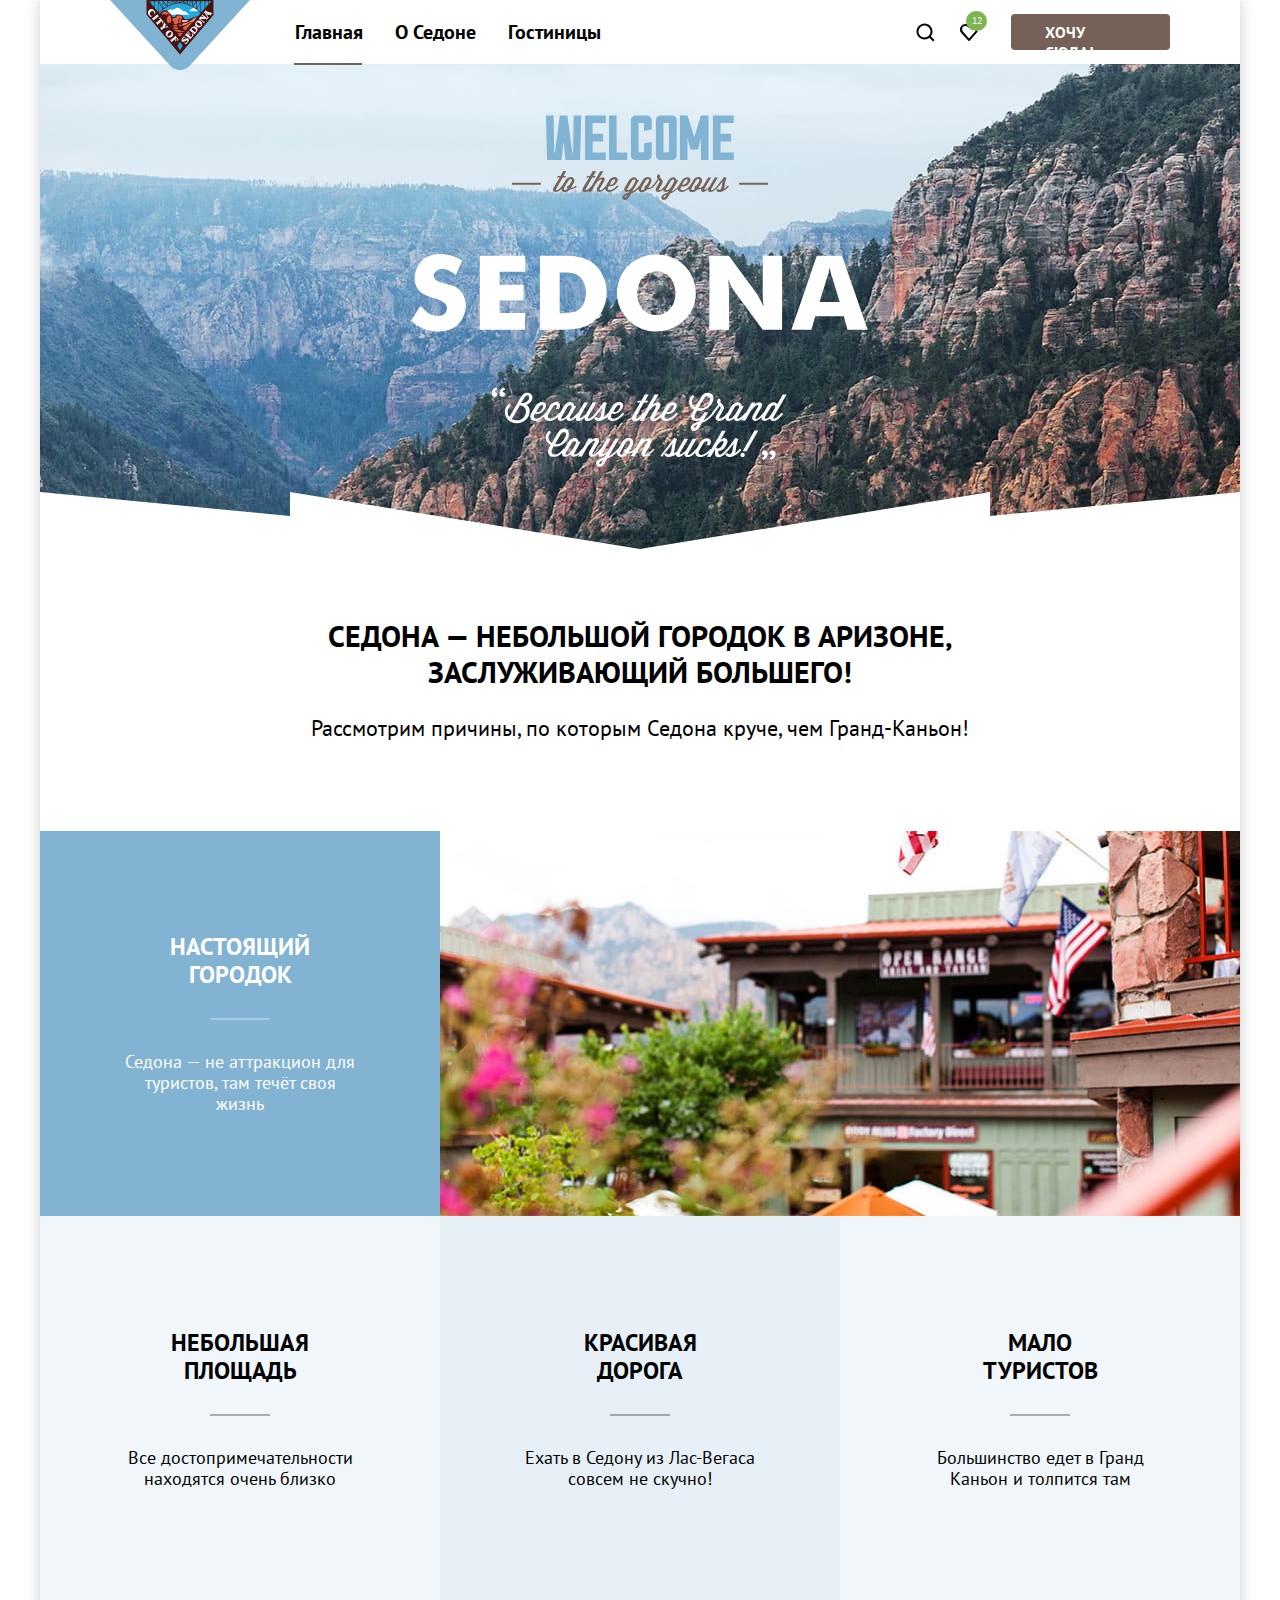
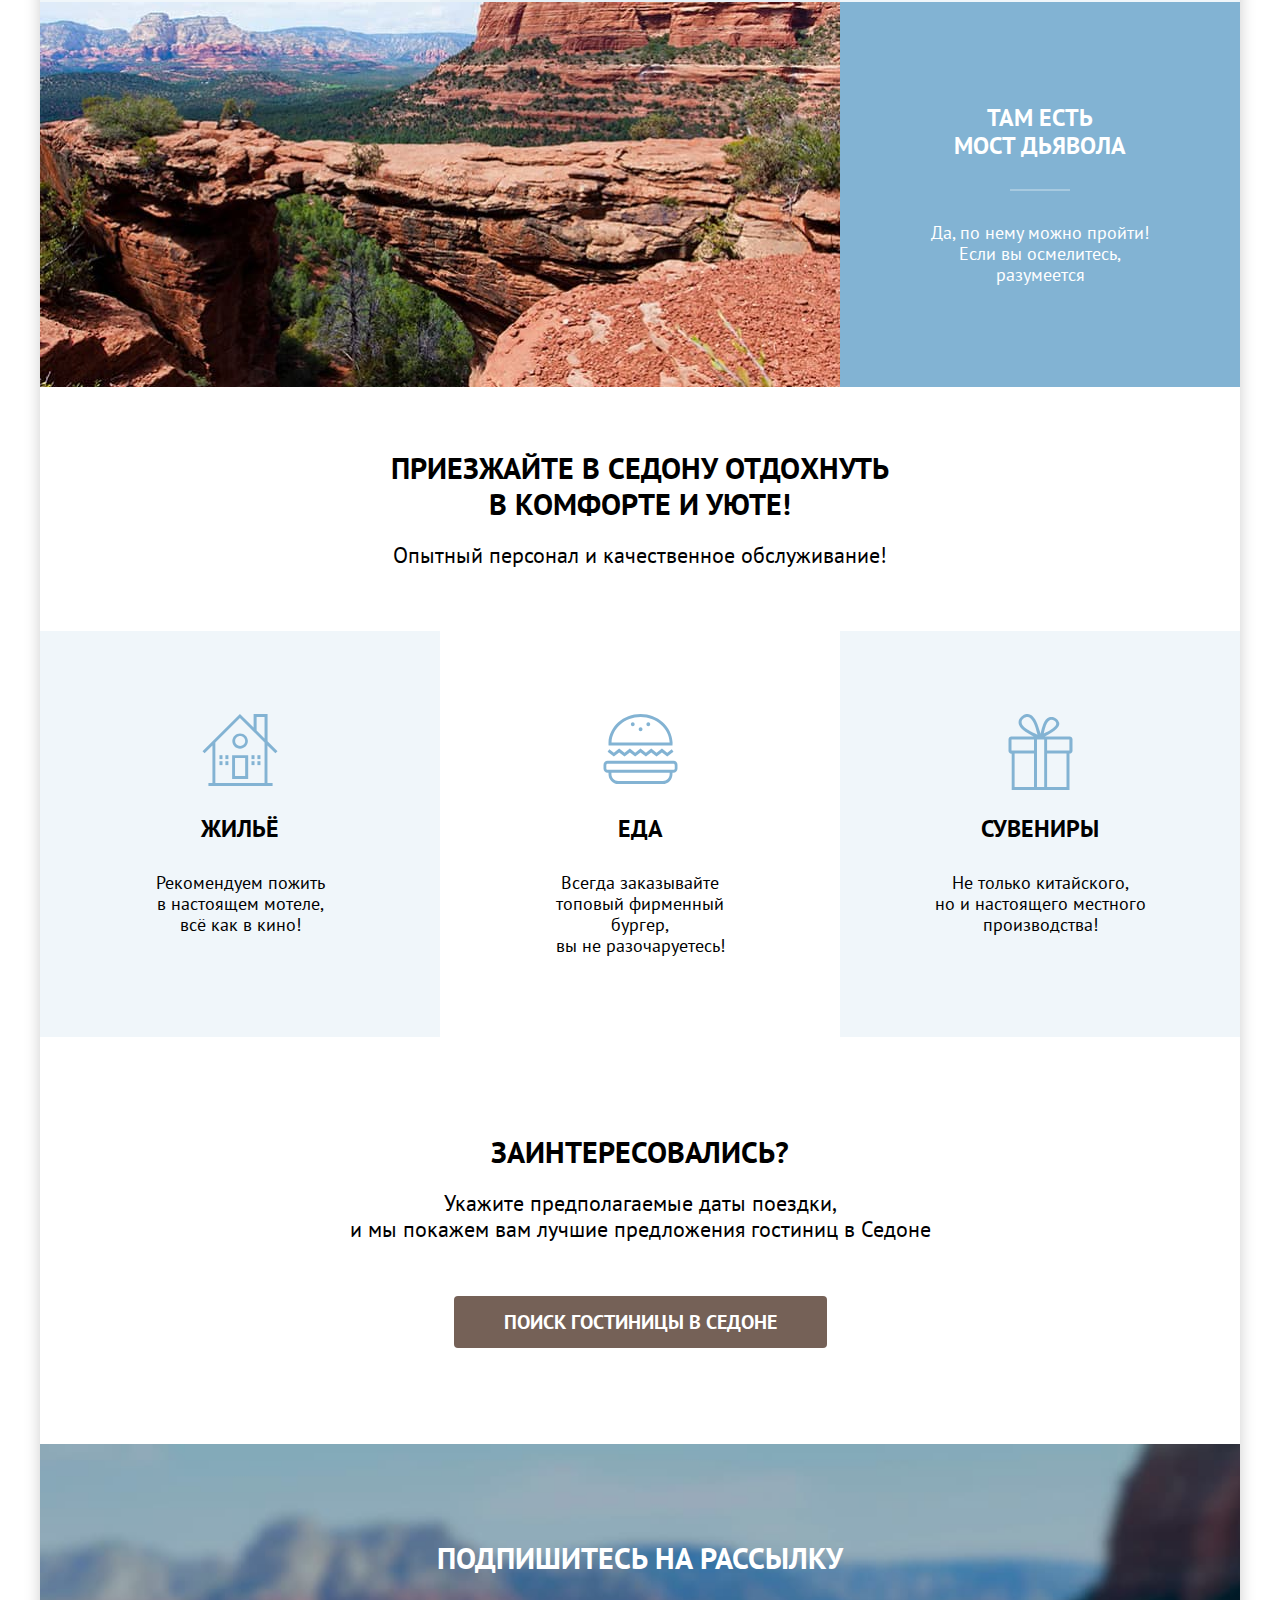
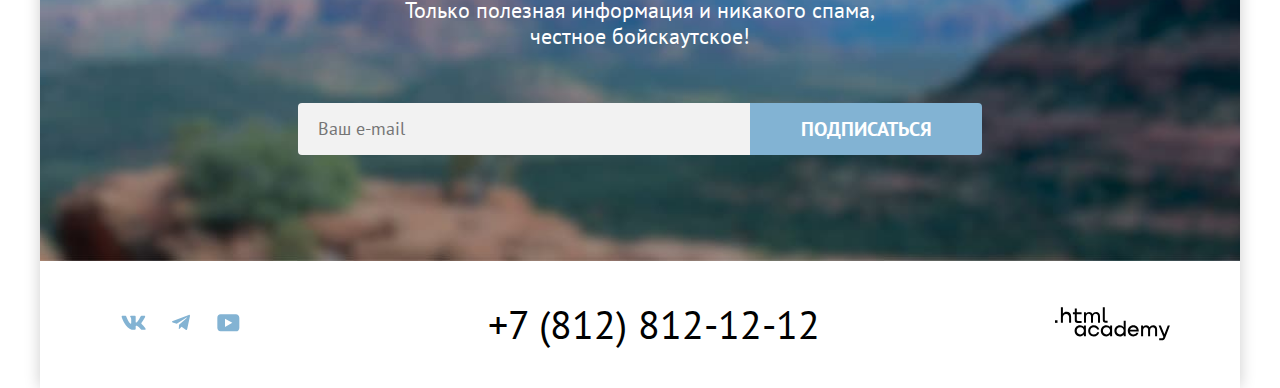
==== commit 6e0b0881: "Стилизация" ====
--- a/index.html
+++ b/index.html
@@ -1,189 +1,257 @@
 <!DOCTYPE html>
 <html lang="ru">
 
-  <head>
-    <meta charset="utf-8">
-    <title>HTML Academy: Седона</title>
-    <link rel="stylesheet" href="styles/styles.css">
-  </head>
-
-  <body class="body">
-    <div class="container">
-      <header class="page-header">
-        <a class="logo-link" href="#">
-          <img class="logo" src="./images/logotip.svg" alt="Логотип сайта городка Седона" width="140" height="70.05">
-        </a>
-        <nav class="navigation">
-          <ul class="menu-list">
-            <li class="menu-item">
-              <a href="#" class="menu-link">Главная</a>
-            </li>
-            <li class="menu-item">
-              <a href="#" class="menu-link">О Седоне</a>
-            </li>
-            <li class="menu-item">
-              <a href="catalog.html" class="menu-link">Гостиницы</a>
-            </li>
-          </ul>
-          <ul class="user-name-list">
-            <li class="user-menu-item">
-              <a href="#" class="user-menu-search">
-                <svg class="search" width="44" height="64" viewBox="0 0 44 64" fill="none"
-                  xmlns="http://www.w3.org/2000/svg">
-                  <path
-                    d="M31.5 40.0083L27.8 36.3287C28.8 35.0359 29.5 33.3453 29.5 31.4558C29.5 27.0801 25.9 23.5 21.5 23.5C17.1 23.5 13.5 27.1796 13.5 31.5552C13.5 35.9309 17.1 39.511 21.5 39.511C23.3 39.511 25 38.9144 26.4 37.8204L30.1 41.5L31.5 40.0083ZM21.5 37.5221C18.2 37.5221 15.5 34.837 15.5 31.5552C15.5 28.2735 18.2 25.5884 21.5 25.5884C24.8 25.5884 27.5 28.2735 27.5 31.5552C27.5 34.837 24.8 37.5221 21.5 37.5221Z"
-                    fill="currentColor" />
-                </svg>
-                <span class="visually-hidden">Поиск по сайту</span>
-              </a>
-            </li>
-            <li class="user-menu-item">
-              <a href="#" class="user-menu-favorit">
-                <svg class="favorit" xmlns="http://www.w3.org/2000/svg" width="18" height="17" fill="none">
-                  <path
-                    d="M8.9 17a1 1 0 0 1-.8-.4l-7-7.9A5.4 5.4 0 0 1 5.5 0C6.8 0 8 .5 9 1.3a5.5 5.5 0 0 1 9 4.1c0 1.3-.5 2.5-1.3 3.4l-7 7.9c-.2.2-.4.3-.8.3Zm-6-9.5L9 14.4l6.2-7c.5-.5.7-1.2.7-2 0-1.8-1.5-3.3-3.3-3.3-1 0-2 .5-2.7 1.3-.3.3-.6.4-.9.4-.3 0-.6-.2-.8-.4a3.7 3.7 0 0 0-2.7-1.3 3.3 3.3 0 0 0-3.3 3.3c-.1.9.3 1.6.7 2.1-.1 0-.1 0 0 0Z"
-                    fill="currentColor"></path>
-                </svg>
-                <span class="visually-hidden">Избранное</span>
-                <span class="number">12</span>
-              </a>
-            </li>
-            <li class="user-menu-item ">
-              <a href="#" class="user-menu-want">Хочу сюда!</a>
-            </li>
-          </ul>
-        </nav>
-      </header>
-      <main class="page-main">
-        <section class="welcome-quote">
-          <h1 class="visually-hidden">Приветствие</h1>
-          <img class="quote" src="./images/welcome.svg" alt="Приветственная цитата" width="458" height="352">
-        </section>
-        <section class="reasons">
-          <h2 class="reason-slogan">Седона — небольшой городок в Аризоне, <br>заслуживающий большего!</h2>
-          <p class="reason-describe">Рассмотрим причины, по которым Седона круче, чем Гранд-Каньон!</p>
-          <ul class="reason-list">
-            <li class="reason-item">
-              <div class="div-img">
-                <h3 class="reason-title">Настоящий городок</h3>
-                <p class="describe">Седона — не аттракцион для туристов, там течёт своя жизнь</p>
+<head>
+  <meta charset="utf-8">
+  <title>HTML Academy: Седона</title>
+  <link rel="stylesheet" href="styles/styles.css">
+</head>
+
+<body class="body">
+  <div class="container">
+    <header class="page-header">
+      <a class="logo-link" href="#">
+        <img class="logo" src="./images/logotip.svg" alt="Логотип сайта городка Седона" width="140" height="70.05">
+      </a>
+      <nav class="navigation">
+        <ul class="menu-list">
+          <li class="menu-item">
+            <a href="#" class="menu-link menu-active">Главная</a>
+          </li>
+          <li class="menu-item">
+            <a href="#" class="menu-link">О Седоне</a>
+          </li>
+          <li class="menu-item">
+            <a href="catalog.html" class="menu-link">Гостиницы</a>
+          </li>
+        </ul>
+        <ul class="user-name-list">
+          <li class="user-menu-item">
+            <a href="#" class="user-menu-search">
+              <svg class="search" width="44" height="64" viewBox="0 0 44 64" fill="none"
+                xmlns="http://www.w3.org/2000/svg">
+                <path
+                  d="M31.5 40.0083L27.8 36.3287C28.8 35.0359 29.5 33.3453 29.5 31.4558C29.5 27.0801 25.9 23.5 21.5 23.5C17.1 23.5 13.5 27.1796 13.5 31.5552C13.5 35.9309 17.1 39.511 21.5 39.511C23.3 39.511 25 38.9144 26.4 37.8204L30.1 41.5L31.5 40.0083ZM21.5 37.5221C18.2 37.5221 15.5 34.837 15.5 31.5552C15.5 28.2735 18.2 25.5884 21.5 25.5884C24.8 25.5884 27.5 28.2735 27.5 31.5552C27.5 34.837 24.8 37.5221 21.5 37.5221Z"
+                  fill="currentColor" />
+              </svg>
+              <span class="visually-hidden">Поиск по сайту</span>
+            </a>
+          </li>
+          <li class="user-menu-item">
+            <a href="#" class="user-menu-favorit">
+              <svg class="favorit" xmlns="http://www.w3.org/2000/svg" width="18" height="17" fill="none">
+                <path
+                  d="M8.9 17a1 1 0 0 1-.8-.4l-7-7.9A5.4 5.4 0 0 1 5.5 0C6.8 0 8 .5 9 1.3a5.5 5.5 0 0 1 9 4.1c0 1.3-.5 2.5-1.3 3.4l-7 7.9c-.2.2-.4.3-.8.3Zm-6-9.5L9 14.4l6.2-7c.5-.5.7-1.2.7-2 0-1.8-1.5-3.3-3.3-3.3-1 0-2 .5-2.7 1.3-.3.3-.6.4-.9.4-.3 0-.6-.2-.8-.4a3.7 3.7 0 0 0-2.7-1.3 3.3 3.3 0 0 0-3.3 3.3c-.1.9.3 1.6.7 2.1-.1 0-.1 0 0 0Z"
+                  fill="currentColor"></path>
+              </svg>
+              <span class="visually-hidden">Избранное</span>
+              <span class="number">12</span>
+            </a>
+          </li>
+          <li class="user-menu-item ">
+            <a href="#" class="user-menu-want">Хочу сюда!</a>
+          </li>
+        </ul>
+      </nav>
+    </header>
+    <main class="page-main">
+      <section class="welcome-quote">
+        <h1 class="visually-hidden">Приветствие</h1>
+        <img class="quote" src="./images/welcome.svg" alt="Приветственная цитата" width="458" height="352">
+      </section>
+      <section class="reasons">
+        <h2 class="reason-slogan">Седона — небольшой городок в Аризоне, заслуживающий большего!</h2>
+        <p class="reason-describe">Рассмотрим причины, по которым Седона круче, чем Гранд-Каньон!</p>
+        <ul class="reason-list">
+          <li class="reason-item">
+            <div class="div-img">
+              <h3 class="reason-title">Настоящий городок</h3>
+              <p class="describe-blue">Седона — не аттракцион для туристов, там течёт своя жизнь</p>
+            </div>
+            <img class="desc" src="./images/photo-1.jpg" alt="Кафе в Седоне" width="800" height="385">
+          </li>
+          <li class="reason-item">
+            <div class="div">
+              <h3 class="reason-title">Небольшая площадь</h3>
+              <p class="describe">Все достопримечательности находятся очень близко</p>
+            </div>
+          </li>
+          <li class="reason-item">
+            <div class="div">
+              <h3 class="reason-title">Красивая дорога</h3>
+              <p class="describe">Ехать в Седону из Лас-Вегаса совсем не скучно!</p>
+            </div>
+          </li>
+          <li class="reason-item">
+            <div class="div">
+              <h3 class="reason-title">Мало <br> туристов</h3>
+              <p class="describe">Большинство едет в Гранд Каньон и толпится там</p>
+            </div>
+          </li>
+          <li class="reason-item">
+            <img class="desc" src="./images/photo-2.jpg" width="800" heigh="385" alt="Мост дьявола">
+            <div class="div-img">
+              <h3 class="reason-title">Там есть <br> мост дьявола</h3>
+              <p class="describe-blue">Да, по нему можно пройти! Если вы осмелитесь, разумеется</p>
+            </div>
+          </li>
+        </ul>
+      </section>
+      <section class="service">
+        <h2 class="visually-hidden">Инфраструктура</h2>
+        <p class="service-slogan">Приезжайте в Седону отдохнуть <br>в комфорте и уюте!</p>
+        <p class="service-desc">Опытный персонал и качественное обслуживание!</p>
+        <ul class="advantages-list">
+          <li class="advantages-item advantages-item-house">
+            <h3 class="advantages-title">Жильё</h3>
+            <p class="advantages-desc">Рекомендуем пожить <br>в настоящем мотеле,<br> всё как в кино!</p>
+          </li>
+          <li class="advantages-item advantages-item-burger">
+            <h3 class="advantages-title">Еда</h3>
+            <p class="advantages-desc">Всегда заказывайте<br> топовый фирменный бургер, <br> вы не разочаруетесь!</p>
+          </li>
+          <li class="advantages-item advantages-item-present">
+            <h3 class="advantages-title">Сувениры</h3>
+            <p class="advantages-desc">Не только китайского, <br>но и настоящего местного <br>производства!</p>
+          </li>
+        </ul>
+      </section>
+      <section class="search-text">
+        <h2 class="search-slogans">Заинтересовались?</h2>
+        <p class="search-desc">Укажите предполагаемые даты поездки,<br> и мы покажем вам лучшие предложения гостиниц в
+          Седоне</p>
+        <a class="button-search" href="#">Поиск гостиницы в Седоне</a>
+      </section>
+    </main>
+    <footer class="page-footer">
+      <section class="subscribe">
+        <h2 class="subscribe-title">Подпишитесь на рассылку</h2>
+        <p class="subscribe-desc">Только полезная информация и никакого спама,<br>честное бойскаутское!</p>
+        <form class="subscribe-form" action="https://echo.htmlacademy.ru/" method="post">
+          <input class="email" type="email" id="email" name="subscribe-email" placeholder="Ваш e-mail" required>
+          <button class="button-subscribe" type="submit">Подписаться</button>
+        </form>
+      </section>
+      <section class="social">
+        <h2 class="visually-hidden">Социальные сети</h2>
+        <ul class="social-list">
+          <li class="social-item">
+            <a class="social-link vk" href="#" aria-label="Страница в ВК">
+              <svg width="25" height="15" viewBox="0 0 25 15" fill="none" xmlns="http://www.w3.org/2000/svg">
+                <path fill-rule="evenodd" clip-rule="evenodd"
+                  d="M24.1164 1.80445C24.2824 1.25845 24.1164 0.856445 23.3214 0.856445H20.6964C20.0284 0.856445 19.7204 1.20345 19.5534 1.58645C19.5534 1.58645 18.2184 4.78245 16.3274 6.85845C15.7154 7.46045 15.4374 7.65145 15.1034 7.65145C14.9364 7.65145 14.6854 7.46045 14.6854 6.91345V1.80445C14.6854 1.14845 14.5014 0.856445 13.9454 0.856445H9.81738C9.40038 0.856445 9.14938 1.16045 9.14938 1.44945C9.14938 2.07045 10.0954 2.21445 10.1924 3.96245V7.76045C10.1924 8.59345 10.0394 8.74444 9.70538 8.74444C8.81538 8.74444 6.65038 5.53345 5.36538 1.85945C5.11638 1.14445 4.86438 0.856445 4.19338 0.856445H1.56638C0.816382 0.856445 0.666382 1.20345 0.666382 1.58645C0.666382 2.26845 1.55638 5.65645 4.81138 10.1374C6.98138 13.1974 10.0364 14.8564 12.8194 14.8564C14.4884 14.8564 14.6944 14.4884 14.6944 13.8534V11.5404C14.6944 10.8034 14.8524 10.6564 15.3814 10.6564C15.7714 10.6564 16.4384 10.8484 17.9964 12.3234C19.7764 14.0724 20.0694 14.8564 21.0714 14.8564H23.6964C24.4464 14.8564 24.8224 14.4884 24.6064 13.7604C24.3684 13.0364 23.5184 11.9854 22.3914 10.7384C21.7794 10.0284 20.8614 9.26345 20.5824 8.88045C20.1934 8.38945 20.3044 8.17044 20.5824 7.73345C20.5824 7.73345 23.7824 3.30745 24.1154 1.80445H24.1164Z"
+                  fill="currentColor" />
+              </svg>
+            </a>
+          </li>
+          <li class="social-item">
+            <a class="social-link tel" href="#" aria-label="Наш телеграмм">
+              <svg width="18" height="16" viewBox="0 0 18 16" fill="none" xmlns="http://www.w3.org/2000/svg">
+                <path
+                  d="M16.785 0.955705L0.840489 7.1042C-0.247661 7.54126 -0.241365 8.14828 0.640845 8.41897L4.73445 9.69597L14.2058 3.72014C14.6537 3.44766 15.0629 3.59424 14.7265 3.89281L7.05283 10.8183H7.05103L7.05283 10.8192L6.77045 15.0387C7.18413 15.0387 7.36669 14.8489 7.59871 14.625L9.58705 12.6915L13.7229 15.7464C14.4855 16.1664 15.0332 15.9506 15.2229 15.0405L17.9379 2.2453C18.2158 1.13107 17.5126 0.626562 16.785 0.955705Z"
+                  fill="currentColor" />
+              </svg>
+            </a>
+          </li>
+          <li class="social-item">
+            <a class="social-link youtube" href="#" aria-label="Наш профиль в YouTube">
+              <svg width="23" height="18" viewBox="0 0 23 18" fill="none" xmlns="http://www.w3.org/2000/svg">
+                <path
+                  d="M18.9402 0.356445H3.50738C1.64668 0.356445 0.333252 1.9502 0.333252 3.75645V13.8502C0.333252 15.7627 1.64668 17.3564 3.50738 17.3564H19.1591C20.8009 17.3564 22.3333 15.7627 22.3333 13.9564V3.75645C22.1143 1.9502 20.8009 0.356445 18.9402 0.356445ZM7.99494 12.8939V4.81894L15.3283 8.85645L7.99494 12.8939Z"
+                  fill="currentColor" />
+              </svg>
+            </a>
+          </li>
+        </ul>
+        <div class="phone">
+          <a class="button" href="tel:+78128121212">+7 (812) 812-12-12</a>
+        </div>
+        <div class="text">
+          <a class="navigation-logo" href="https://htmlacademy.ru/">
+            <svg width="115" height="34" viewBox="0 0 115 34" fill="none" xmlns="http://www.w3.org/2000/svg">
+              <path d="M0 13.2564V15.8564H2.5V13.2564H0Z" fill="currentColor" />
+              <path
+                d="M11.6 4.85645C10 4.85645 8.8 5.55645 8 6.55645H7.9V0.356445H5.9V15.8564H7.9V10.5564C7.9 8.45645 9.2 6.95645 11.2 6.95645C13 6.95645 14.1 8.35645 14.1 10.1564V15.8564H16.1V9.75644C16.2 6.75644 14.3 4.85645 11.6 4.85645Z"
+                fill="currentColor" />
+              <path
+                d="M26.6 5.15645H21.8V1.45645H19.8V5.25645H17.9V7.25645H19.8V13.2564C19.8 14.9564 20.8 15.9564 22.5 15.9564H26.6V13.9564H22.9C22.2 13.9564 21.8 13.5564 21.8 12.8564V7.15645H26.6V5.15645Z"
+                fill="currentColor" />
+              <path
+                d="M41.1 4.95645C39.5 4.95645 38.2 5.75644 37.6 7.05645H37.5C36.9 5.85645 35.7 4.95645 34.1 4.95645C32.7 4.95645 31.6 5.75645 31 6.75645H30.9V5.15645H29V15.7564H31V10.3564C31 8.35645 32 6.85645 33.6 6.85645C35.1 6.85645 36 7.85645 36 9.45645V15.7564H38V10.1564C38 7.75645 39.4 6.85645 40.6 6.85645C42.1 6.85645 43 7.85645 43 9.45645V15.7564H45V9.25644C45.1 6.75644 43.6 4.95645 41.1 4.95645Z"
+                fill="currentColor" />
+              <path
+                d="M47.8 13.0564C47.8 14.7564 48.8 15.7564 50.6 15.7564H52.6V13.7564H50.9C50.2 13.7564 49.8 13.3564 49.8 12.6564V0.356445H47.8V13.0564Z"
+                fill="currentColor" />
+              <path
+                d="M28.9 20.0564C28 18.9564 26.7 18.2564 25 18.2564C21.9 18.2564 19.6 20.5564 19.6 23.8564C19.6 27.1564 21.9 29.4564 25 29.4564C26.8 29.4564 28 28.6564 28.8 27.5564H28.9V29.1564H30.9V18.5564H28.9V20.0564ZM25.3 27.4564C23.1 27.4564 21.7 25.8564 21.7 23.8564C21.7 21.8564 23.1 20.2564 25.3 20.2564C27.5 20.2564 28.9 21.8564 28.9 23.8564C28.9 25.7564 27.5 27.4564 25.3 27.4564Z"
+                fill="currentColor" />
+              <path
+                d="M44.2 22.3564C43.7 19.9564 41.6 18.2564 38.8 18.2564C35.4 18.2564 33.2 20.7564 33.2 23.8564C33.2 26.9564 35.4 29.4564 38.8 29.4564C41.6 29.4564 43.7 27.6564 44.2 25.2564H42.1C41.7 26.5564 40.4 27.5564 38.8 27.5564C36.6 27.5564 35.2 25.9564 35.2 23.9564C35.2 21.9564 36.6 20.3564 38.8 20.3564C40.4 20.3564 41.6 21.3564 42.1 22.5564H44.2V22.3564Z"
+                fill="currentColor" />
+              <path
+                d="M55.1 20.0564C54.2 18.9564 52.9 18.2564 51.2 18.2564C48.1 18.2564 45.8 20.5564 45.8 23.8564C45.8 27.1564 48.1 29.4564 51.2 29.4564C53 29.4564 54.2 28.6564 55 27.5564H55.1V29.1564H57.1V18.5564H55.1V20.0564ZM51.5 27.4564C49.3 27.4564 47.9 25.8564 47.9 23.8564C47.9 21.8564 49.3 20.2564 51.5 20.2564C53.7 20.2564 55.1 21.8564 55.1 23.8564C55.1 25.7564 53.6 27.4564 51.5 27.4564Z"
+                fill="currentColor" />
+              <path
+                d="M68.7 20.1564C67.8 19.0564 66.5 18.2564 64.8 18.2564C61.7 18.2564 59.4 20.5564 59.4 23.8564C59.4 27.1564 61.6 29.4564 64.8 29.4564C66.5 29.4564 67.8 28.6564 68.6 27.6564H68.7V29.1564H70.7V13.7564H68.7V20.1564ZM65.1 27.4564C62.9 27.4564 61.5 25.8564 61.5 23.8564C61.5 21.8564 62.9 20.2564 65.1 20.2564C67.3 20.2564 68.7 21.8564 68.7 23.8564C68.6 25.8564 67.2 27.4564 65.1 27.4564Z"
+                fill="currentColor" />
+              <path
+                d="M78.3 18.2564C75 18.2564 72.8 20.7564 72.8 23.8564C72.8 26.8564 74.9 29.4564 78.3 29.4564C80.8 29.4564 82.8 28.1564 83.5 25.8564H81.4C80.9 26.8564 79.8 27.4564 78.4 27.4564C76.5 27.4564 75.1 26.1564 75 24.5564H83.8C84 20.9564 81.8 18.2564 78.3 18.2564ZM78.3 20.1564C80 20.1564 81.3 21.1564 81.6 22.7564H75.1C75.4 21.2564 76.6 20.1564 78.3 20.1564Z"
+                fill="currentColor" />
+              <path
+                d="M98.2 18.2564C96.6 18.2564 95.3 19.0564 94.6 20.2564H94.5C93.9 19.0564 92.7 18.2564 91.1 18.2564C89.7 18.2564 88.6 18.9564 88 20.0564V18.5564H86.1V29.1564H88.1V23.7564C88.1 21.7564 89.1 20.3564 90.7 20.2564C92.2 20.2564 93.1 21.2564 93.1 22.8564V29.1564H95.1V23.5564C95.1 21.1564 96.5 20.2564 97.7 20.2564C99.2 20.2564 100.1 21.2564 100.1 22.8564V29.1564H102.1V22.6564C102.2 20.0564 100.7 18.2564 98.2 18.2564Z"
+                fill="currentColor" />
+              <path
+                d="M109.4 27.3564L105.8 18.4564H103.6L108.4 30.0564C108.1 30.9564 107.7 31.2564 106.7 31.2564H104.2V33.2564H106.7C108.5 33.2564 109.5 32.4564 110.2 30.6564L114.9 18.4564H112.8L109.4 27.3564Z"
+                fill="currentColor" />
+            </svg>
+          </a>
+        </div>
+      </section>
+    </footer>
+  </div>
+  <div class="modal modal-close">
+    <div class="modal-container">
+      <button class="modal-close-button">
+        <span class="visually-hidden">Закрыть</span>
+      </button>
+      <section class="modal-content">
+        <h2 class="modal-title">Поиск гостиницы в Седоне</h2>
+        <form class="modal-form" method="post">
+          <div class="form-container">
+            <label class="modal-label-form" for="arrival-date">Дата Заезда:</label>
+            <input type="text" id="arrival date" name="arrival-date" class="date" placeholder="27 апреля 2020">
+          </div>
+          <p class="comment"> Мы не можем отправить вас с прошлое.</p>
+          <div class="form-container">
+            <label class="modal-label-form" for="departure-date">Дата Выезда:</label>
+            <input type="text" id="departure-date" name="departure-date" class="date" placeholder="1 сентября 2023">
+          </div>
+          <p class="comment2">На эти даты есть свободные номера. Пока есть.</p>
+
+          <div class="container-people">
+            <div class="people">
+              <label class="modal-label-form" for="adults"> Взрослые:</label>
+              <div class="container-number">
+                <button class="minus">-</button>
+                <input type="number" id="adults" name="number" class="adults" placeholder="2">
+                <button class="plus">+</button>
               </div>
-              <img class="desc" src="./images/photo-1.jpg" alt="Кафе в Седоне" width="800" height="385">
-            </li>
-            <li class="reason-item">
-              <div class="div">
-                <h3 class="reason-title">Небольшая площадь</h3>
-                <p class="describe">Все достопримечательности находятся очень близко</p>
+            </div>
+            <div class="people">
+              <label class="modal-label-form" for="children"> Дети:</label>
+              <div class="container-number">
+                <button class="minus">-</button>
+                <input type="number" id="children" name="number" class="children" placeholder="2">
+                <button class="plus">+</button>
               </div>
-            </li>
-            <li class="reason-item">
-              <div class="div">
-                <h3 class="reason-title">Красивая дорога</h3>
-                <p class="describe">Ехать в Седону из Лас-Вегаса совсем не скучно!</p>
-              </div>
-            </li>
-            <li class="reason-item">
-              <div class="div">
-                <h3 class="reason-title">Мало <br> туристов</h3>
-                <p class="describe">Большинство едет в Гранд Каньон и толпится там</p>
-              </div>
-            </li>
-            <li class="reason-item">
-              <img class="desc" src="./images/photo-2.jpg" width="800" heigh="385" alt="Мост дьявола">
-              <div class="div-img">
-                <h3 class="reason-title">Там есть <br> мост дьявола</h3>
-                <p class="describe">Да, по нему можно пройти! Если вы осмелитесь, разумеется</p>
-              </div>
-            </li>
-          </ul>
-        </section>
-        <section class="service">
-          <h2 class="visually-hidden">Инфраструктура</h2>
-          <p class="service-slogan">Приезжайте в Седону отдохнуть <br>в комфорте и уюте!</p>
-          <p class="service-desc">Опытный персонал и качественное обслуживание!</p>
-          <ul class="advantages-list">
-            <li class="advantages-item advantages-item-house">
-              <h3 class="advantages-title">Жильё</h3>
-              <p class="advantages-desc">Рекомендуем пожить <br>в настоящем мотеле,<br> всё как в кино!</p>
-            </li>
-            <li class="advantages-item advantages-item-burger">
-              <h3 class="advantages-title">Еда</h3>
-              <p class="advantages-desc">Всегда заказывайте<br> топовый фирменный бургер, <br> вы не разочаруетесь!</p>
-            </li>
-            <li class="advantages-item advantages-item-present">
-              <h3 class="advantages-title">Сувениры</h3>
-              <p class="advantages-desc">Не только китайского, <br>но и настоящего местного <br>производства!</p>
-            </li>
-          </ul>
-        </section>
-        <section class="search-text">
-          <h2 class="search-slogans">Заинтересовались?</h2>
-          <p class="search-desc">Укажите предполагаемые даты поездки,<br> и мы покажем вам лучшие предложения гостиниц в
-            Седоне</p>
-          <a class="button-search" href="#">Поиск гостиницы в Седоне</a>
-        </section>
-      </main>
-      <footer class="page-footer">
-        <section class="subscribe">
-          <h2 class="subscribe-title">Подпишитесь на рассылку</h2>
-          <p class="subscribe-desc">Только полезная информация и никакого спама,<br>честное бойскаутское!</p>
-          <form class="subscribe-form" action="https://echo.htmlacademy.ru/" method="post">
-            <input class="email" type="email" id="email" name="subscribe-email" placeholder="Ваш e-mail" required>
-            <button class="button-subscribe" type="submit">Подписаться</button>
-          </form>
-        </section>
-        <section class="social">
-          <h2 class="visually-hidden">Социальные сети</h2>
-          <ul class="social-list">
-            <li class="social-item">
-              <a class="social-link vk" href="#" aria-label="Страница в ВК">
-                <svg width="25" height="15" viewBox="0 0 25 15" fill="none" xmlns="http://www.w3.org/2000/svg">
-                  <path fill-rule="evenodd" clip-rule="evenodd" d="M24.1164 1.80445C24.2824 1.25845 24.1164 0.856445 23.3214 0.856445H20.6964C20.0284 0.856445 19.7204 1.20345 19.5534 1.58645C19.5534 1.58645 18.2184 4.78245 16.3274 6.85845C15.7154 7.46045 15.4374 7.65145 15.1034 7.65145C14.9364 7.65145 14.6854 7.46045 14.6854 6.91345V1.80445C14.6854 1.14845 14.5014 0.856445 13.9454 0.856445H9.81738C9.40038 0.856445 9.14938 1.16045 9.14938 1.44945C9.14938 2.07045 10.0954 2.21445 10.1924 3.96245V7.76045C10.1924 8.59345 10.0394 8.74444 9.70538 8.74444C8.81538 8.74444 6.65038 5.53345 5.36538 1.85945C5.11638 1.14445 4.86438 0.856445 4.19338 0.856445H1.56638C0.816382 0.856445 0.666382 1.20345 0.666382 1.58645C0.666382 2.26845 1.55638 5.65645 4.81138 10.1374C6.98138 13.1974 10.0364 14.8564 12.8194 14.8564C14.4884 14.8564 14.6944 14.4884 14.6944 13.8534V11.5404C14.6944 10.8034 14.8524 10.6564 15.3814 10.6564C15.7714 10.6564 16.4384 10.8484 17.9964 12.3234C19.7764 14.0724 20.0694 14.8564 21.0714 14.8564H23.6964C24.4464 14.8564 24.8224 14.4884 24.6064 13.7604C24.3684 13.0364 23.5184 11.9854 22.3914 10.7384C21.7794 10.0284 20.8614 9.26345 20.5824 8.88045C20.1934 8.38945 20.3044 8.17044 20.5824 7.73345C20.5824 7.73345 23.7824 3.30745 24.1154 1.80445H24.1164Z"
-                   fill="currentColor"/>
-                  </svg>
-              </a>
-            </li>
-            <li class="social-item">
-              <a class="social-link tel" href="#" aria-label="Наш телеграмм">
-                <svg width="18" height="16" viewBox="0 0 18 16" fill="none" xmlns="http://www.w3.org/2000/svg">
-                  <path d="M16.785 0.955705L0.840489 7.1042C-0.247661 7.54126 -0.241365 8.14828 0.640845 8.41897L4.73445 9.69597L14.2058 3.72014C14.6537 3.44766 15.0629 3.59424 14.7265 3.89281L7.05283 10.8183H7.05103L7.05283 10.8192L6.77045 15.0387C7.18413 15.0387 7.36669 14.8489 7.59871 14.625L9.58705 12.6915L13.7229 15.7464C14.4855 16.1664 15.0332 15.9506 15.2229 15.0405L17.9379 2.2453C18.2158 1.13107 17.5126 0.626562 16.785 0.955705Z"
-                  fill="currentColor"/>
-                  </svg>
-            </a>
-            </li>
-            <li class="social-item">
-              <a class="social-link youtube" href="#" aria-label="Наш профиль в YouTube">
-                <svg width="23" height="18" viewBox="0 0 23 18" fill="none" xmlns="http://www.w3.org/2000/svg">
-                  <path d="M18.9402 0.356445H3.50738C1.64668 0.356445 0.333252 1.9502 0.333252 3.75645V13.8502C0.333252 15.7627 1.64668 17.3564 3.50738 17.3564H19.1591C20.8009 17.3564 22.3333 15.7627 22.3333 13.9564V3.75645C22.1143 1.9502 20.8009 0.356445 18.9402 0.356445ZM7.99494 12.8939V4.81894L15.3283 8.85645L7.99494 12.8939Z"
-                  fill="currentColor"/>
-                  </svg>
-                </a>
-            </li>
-          </ul>
-          <div class="phone">
-            <a class="button" href="tel:+78128121212">+7 (812) 812-12-12</a>
+            </div>
           </div>
-          <div class="text">
-            <a class="navigation-logo" href="https://htmlacademy.ru/">
-              <svg width="115" height="34" viewBox="0 0 115 34" fill="none" xmlns="http://www.w3.org/2000/svg">
-                <path d="M0 13.2564V15.8564H2.5V13.2564H0Z" fill="currentColor"/>
-                <path d="M11.6 4.85645C10 4.85645 8.8 5.55645 8 6.55645H7.9V0.356445H5.9V15.8564H7.9V10.5564C7.9 8.45645 9.2 6.95645 11.2 6.95645C13 6.95645 14.1 8.35645 14.1 10.1564V15.8564H16.1V9.75644C16.2 6.75644 14.3 4.85645 11.6 4.85645Z" fill="currentColor"/>
-                <path d="M26.6 5.15645H21.8V1.45645H19.8V5.25645H17.9V7.25645H19.8V13.2564C19.8 14.9564 20.8 15.9564 22.5 15.9564H26.6V13.9564H22.9C22.2 13.9564 21.8 13.5564 21.8 12.8564V7.15645H26.6V5.15645Z" fill="currentColor"/>
-                <path d="M41.1 4.95645C39.5 4.95645 38.2 5.75644 37.6 7.05645H37.5C36.9 5.85645 35.7 4.95645 34.1 4.95645C32.7 4.95645 31.6 5.75645 31 6.75645H30.9V5.15645H29V15.7564H31V10.3564C31 8.35645 32 6.85645 33.6 6.85645C35.1 6.85645 36 7.85645 36 9.45645V15.7564H38V10.1564C38 7.75645 39.4 6.85645 40.6 6.85645C42.1 6.85645 43 7.85645 43 9.45645V15.7564H45V9.25644C45.1 6.75644 43.6 4.95645 41.1 4.95645Z" fill="currentColor"/>
-                <path d="M47.8 13.0564C47.8 14.7564 48.8 15.7564 50.6 15.7564H52.6V13.7564H50.9C50.2 13.7564 49.8 13.3564 49.8 12.6564V0.356445H47.8V13.0564Z" fill="currentColor"/>
-                <path d="M28.9 20.0564C28 18.9564 26.7 18.2564 25 18.2564C21.9 18.2564 19.6 20.5564 19.6 23.8564C19.6 27.1564 21.9 29.4564 25 29.4564C26.8 29.4564 28 28.6564 28.8 27.5564H28.9V29.1564H30.9V18.5564H28.9V20.0564ZM25.3 27.4564C23.1 27.4564 21.7 25.8564 21.7 23.8564C21.7 21.8564 23.1 20.2564 25.3 20.2564C27.5 20.2564 28.9 21.8564 28.9 23.8564C28.9 25.7564 27.5 27.4564 25.3 27.4564Z" fill="currentColor"/>
-                <path d="M44.2 22.3564C43.7 19.9564 41.6 18.2564 38.8 18.2564C35.4 18.2564 33.2 20.7564 33.2 23.8564C33.2 26.9564 35.4 29.4564 38.8 29.4564C41.6 29.4564 43.7 27.6564 44.2 25.2564H42.1C41.7 26.5564 40.4 27.5564 38.8 27.5564C36.6 27.5564 35.2 25.9564 35.2 23.9564C35.2 21.9564 36.6 20.3564 38.8 20.3564C40.4 20.3564 41.6 21.3564 42.1 22.5564H44.2V22.3564Z" fill="currentColor"/>
-                <path d="M55.1 20.0564C54.2 18.9564 52.9 18.2564 51.2 18.2564C48.1 18.2564 45.8 20.5564 45.8 23.8564C45.8 27.1564 48.1 29.4564 51.2 29.4564C53 29.4564 54.2 28.6564 55 27.5564H55.1V29.1564H57.1V18.5564H55.1V20.0564ZM51.5 27.4564C49.3 27.4564 47.9 25.8564 47.9 23.8564C47.9 21.8564 49.3 20.2564 51.5 20.2564C53.7 20.2564 55.1 21.8564 55.1 23.8564C55.1 25.7564 53.6 27.4564 51.5 27.4564Z" fill="currentColor"/>
-                <path d="M68.7 20.1564C67.8 19.0564 66.5 18.2564 64.8 18.2564C61.7 18.2564 59.4 20.5564 59.4 23.8564C59.4 27.1564 61.6 29.4564 64.8 29.4564C66.5 29.4564 67.8 28.6564 68.6 27.6564H68.7V29.1564H70.7V13.7564H68.7V20.1564ZM65.1 27.4564C62.9 27.4564 61.5 25.8564 61.5 23.8564C61.5 21.8564 62.9 20.2564 65.1 20.2564C67.3 20.2564 68.7 21.8564 68.7 23.8564C68.6 25.8564 67.2 27.4564 65.1 27.4564Z" fill="currentColor"/>
-                <path d="M78.3 18.2564C75 18.2564 72.8 20.7564 72.8 23.8564C72.8 26.8564 74.9 29.4564 78.3 29.4564C80.8 29.4564 82.8 28.1564 83.5 25.8564H81.4C80.9 26.8564 79.8 27.4564 78.4 27.4564C76.5 27.4564 75.1 26.1564 75 24.5564H83.8C84 20.9564 81.8 18.2564 78.3 18.2564ZM78.3 20.1564C80 20.1564 81.3 21.1564 81.6 22.7564H75.1C75.4 21.2564 76.6 20.1564 78.3 20.1564Z" fill="currentColor"/>
-                <path d="M98.2 18.2564C96.6 18.2564 95.3 19.0564 94.6 20.2564H94.5C93.9 19.0564 92.7 18.2564 91.1 18.2564C89.7 18.2564 88.6 18.9564 88 20.0564V18.5564H86.1V29.1564H88.1V23.7564C88.1 21.7564 89.1 20.3564 90.7 20.2564C92.2 20.2564 93.1 21.2564 93.1 22.8564V29.1564H95.1V23.5564C95.1 21.1564 96.5 20.2564 97.7 20.2564C99.2 20.2564 100.1 21.2564 100.1 22.8564V29.1564H102.1V22.6564C102.2 20.0564 100.7 18.2564 98.2 18.2564Z" fill="currentColor"/>
-                <path d="M109.4 27.3564L105.8 18.4564H103.6L108.4 30.0564C108.1 30.9564 107.7 31.2564 106.7 31.2564H104.2V33.2564H106.7C108.5 33.2564 109.5 32.4564 110.2 30.6564L114.9 18.4564H112.8L109.4 27.3564Z" fill="currentColor"/>
-                </svg>
-            </a>
-          </div>
-        </section>
-      </footer>
-    </div>
-  </body>
-
-</html>
+          <button class="button-modal" type="submit">Найти</button>
+        </form>
+  </section>
+  </div>
+  </div>
+  <script src="./scripts/script.js"></script>
+</body>
+
+</html>--- a/styles/styles.css
+++ b/styles/styles.css
@@ -14,6 +14,7 @@
   font-display: swap;
 }
 
+
 .body {
   font-family: "PT Sans", "Arial", sans-serif;
   font-size: 18px;
@@ -23,10 +24,12 @@
   background-color: #ffffff;
   margin: 0;
   padding: 0;
-  min-height: 100%;
 }
 
 .container {
+  display: flex;
+  flex-direction: column;
+  min-height: 100vh;
   width: 1200px;
   margin-left: auto;
   margin-right: auto;
@@ -73,9 +76,7 @@
   flex-wrap: wrap;
 }
 
-.menu-item {
-  padding: 19px 16px;
-}
+.menu-item {}
 
 .menu-item:hover {
   background-color: rgba(131, 179, 211, 0.158);
@@ -90,13 +91,25 @@
 }
 
 .menu-link {
-  margin: 0;
-  padding: 0;
+  display: block;
+  margin: 0;
+  padding: 20px 16px;
   font-size: 20px;
   font-weight: 700;
   line-height: 24px;
   color: #000000;
   text-decoration: none;
+  position: relative;
+}
+
+.menu-active::after {
+  content: "";
+  position: absolute;
+  bottom: -1px;
+  left: 15px;
+  width: 68%;
+  height: 1px;
+  border-bottom: 2px solid #756257;
 }
 
 .user-name-list {
@@ -201,7 +214,7 @@
   background-color: #756157;
   border-radius: 4px;
   display: block;
-  padding: 8px 34px;
+  padding: 8px 33px 8px 34px;
 }
 
 .user-menu-want:hover {
@@ -221,6 +234,7 @@
 }
 
 .page-main {
+  flex-grow: 1;
   margin: 0;
   padding: 0;
   list-style: none;
@@ -264,16 +278,17 @@
 }
 
 .reason-slogan {
-  margin: 0;
+  margin: 0 auto;
   font-size: 30px;
   font-weight: 700;
   line-height: 36px;
   text-align: center;
   text-transform: uppercase;
+  max-width: 660px;
 }
 
 .reason-describe {
-  margin: 0;
+  margin: 0 auto;
   padding-top: 25px;
   padding-bottom: 90px;
   font-size: 22px;
@@ -281,6 +296,7 @@
   font-weight: 400;
   line-height: 26px;
   text-align: center;
+  max-width: 660px;
 }
 
 .reason-list {
@@ -314,6 +330,7 @@
 }
 
 .div-img {
+  position: relative;
   background: #82b3d3;
   color: #ffffff;
   padding: 102px 0;
@@ -334,12 +351,42 @@
   font-size: 24px;
   font-weight: 700;
   line-height: 28px;
+}
+
+.describe-blue {
+  width: 230px;
+  margin: 0 auto;
+  padding-top: 62px;
+  position: relative;
+}
+
+.describe-blue::before {
+  content: "";
+  position: absolute;
+  width: 60px;
+  height: 2px;
+  border-top: 2px solid rgba(255, 255, 255, 0.302);
+  left: 50%;
+  transform: translateX(-50%);
+  top: 29px;
 }
 
 .describe {
   width: 230px;
   margin: 0 auto;
   padding-top: 62px;
+  position: relative;
+}
+
+.describe::before {
+  content: "";
+  position: absolute;
+  width: 60px;
+  height: 2px;
+  border-top: 2px solid rgba(0, 0, 0, 0.302);
+  left: 50%;
+  transform: translateX(-50%);
+  top: 29px;
 }
 
 .service {
@@ -347,21 +394,23 @@
 }
 
 .service-slogan {
-  margin: 0;
+  margin: 0 auto;
   text-align: center;
   font-weight: 700;
   font-size: 30px;
   line-height: 36px;
   text-transform: uppercase;
+  max-width: 600px;
 }
 
 .service-desc {
-  margin: 0 0 63px;
+  margin: 0 auto 63px;
   padding-top: 20px;
   text-align: center;
   font-weight: 400;
   font-size: 22px;
   line-height: 26px;
+  max-width: 600px;
 }
 
 .advantages {
@@ -440,6 +489,7 @@
   padding: 0;
   text-align: center;
   padding-bottom: 20px;
+  max-width: 600px;
 }
 
 .search-desc {
@@ -497,23 +547,25 @@
 }
 
 .subscribe-title {
-  margin: 0;
+  margin: 0 auto;
   color: #ffffff;
   font-size: 30px;
   font-weight: 700;
   line-height: 36px;
   text-align: center;
   text-transform: uppercase;
+  max-width: 600px;
 }
 
 .subscribe-desc {
-  margin: 0;
-  padding-top: 20px;
+  margin: 0 auto;
+  padding-top: 21px;
   color: #ffffff;
   text-align: center;
   font-size: 22px;
   font-weight: 400;
   line-height: 26px;
+  max-width: 600px;
 }
 
 .subscribe-form {
@@ -569,7 +621,7 @@
 .social {
   justify-content: space-between;
   display: flex;
-  padding: 44px 70px;
+  padding: 43px 70px;
 }
 
 .social-list {
@@ -587,13 +639,14 @@
 }
 
 .vk {
+  color: #83b3d3;
   position: absolute;
   top: 9px;
   right: 0;
   bottom: 0;
   left: 11px;
-  width: 25px;
-  height: 17px;
+  width: 33px;
+  height: 23px;
 }
 
 .vk:hover {
@@ -614,13 +667,14 @@
 
 
 .tel {
+  color: #83b3d3;
   position: absolute;
   top: 9px;
   right: 0;
   bottom: 0;
   left: 62px;
-  width: 20px;
-  height: 18px;
+  width: 30px;
+  height: 26px;
 }
 
 .tel:hover {
@@ -636,13 +690,14 @@
 }
 
 .youtube {
-  position: absolute;
-  top: 9px;
+  color: #83b3d3;
+  position: absolute;
+  top: 10px;
   right: 0;
   bottom: 0;
   left: 107px;
-  width: 23px;
-  height: 18px;
+  width: 25px;
+  height: 23px;
 }
 
 .youtube:hover {
@@ -657,9 +712,9 @@
   color: rgba(104, 162, 202, 0.302);
 }
 
-.social-link {}
 
 .phone {
+  padding-left: 143px;
   padding-right: 150px;
   color: #000000;
   text-align: center;
@@ -670,7 +725,6 @@
 
 .button {
   color: #000000;
-  padding-left: 143px;
   text-decoration: none;
   display: block;
 }
@@ -692,7 +746,10 @@
   padding-top: 3px;
 }
 
-.navigation-logo {}
+.navigation-logo {
+  display: block;
+  color: #000000;
+}
 
 .navigation-logo:hover {
   color: #756157;
@@ -718,7 +775,7 @@
   background-image: url("../images/imagecatalog/filtr.jpg");
   background-repeat: no-repeat;
   background-size: cover;
-  padding: 35px 70px 70px 70px;
+  padding: 35px 70px 55px 70px;
 }
 
 .inner-header-title {
@@ -731,14 +788,36 @@
 }
 
 .breadcrumbs {
+  flex-wrap: wrap;
   width: 1060px;
-  margin-top: 7px;
+  margin-top: 8px;
   padding: 0;
   list-style: none;
   display: flex;
 }
 
-.breadcrumbs-item {}
+.breadcrumbs-item {
+  position: relative;
+  padding-right: 23px;
+  margin-right: 5px;
+}
+
+
+.breadcrumbs-item::after {
+  content: "";
+  width: 12px;
+  height: 12px;
+  background-image: url(../images/imagecatalog/arrow.svg);
+  background-repeat: no-repeat;
+  top: 5px;
+  right: 1px;
+  position: absolute;
+}
+
+.breadcrumbs-item:last-child::after {
+  display: none;
+}
+
 
 .breadcrumbs-link {
   width: 6px;
@@ -749,13 +828,22 @@
   color: #ffffff;
 }
 
+.arrow {
+  background-image: url("../images/imagecatalog/arrow.svg");
+  background-repeat: no-repeat;
+  width: 7px;
+  height: 10px;
+  margin: 6px 11px 2px 10px;
+}
+
 .icon-main-menu {}
 
 .form {
-  display: flex;
+  display: grid;
+  grid-template-columns: 151px 221px 288px 191px;
   justify-content: space-between;
-  flex-direction: row;
   padding-top: 21px;
+
 }
 
 .search-option {
@@ -766,6 +854,8 @@
 }
 
 .search-option-title {
+  padding: 0;
+  margin: 0;
   font-weight: 700;
   font-size: 20px;
   line-height: 24px;
@@ -775,12 +865,10 @@
 
 .search-option-list {
   position: relative;
-  margin-top: 35px;
+  margin-top: 33px;
   padding: 0;
   align-items: flex-start;
-  gap: 16px;
-  flex-direction: column;
-  display: flex;
+
 }
 
 .search-option-item {
@@ -790,27 +878,91 @@
   padding: 0;
   list-style-type: none;
   color: #ffffff;
-
-}
-
-.control {
+  margin-top: 16px;
+}
+
+.checkbox-label {
+  display: inline-block;
+  padding-left: 36px;
   position: relative;
-}
-
-.control-input {}
-
-.control-mark {
-  position: absolute;
+  font-weight: 400;
+  font-size: 18px;
+  line-height: 23px;
+  color: #ffffff;
+}
+
+
+.checkbox-label::before {
+  content: "";
   width: 20px;
   height: 20px;
+  position: absolute;
   background-color: #ffffff;
   border-radius: 4px;
+  left: 0;
+  top: 0;
+}
+
+.checkbox-label::after {
+  content: "";
+  width: 9px;
+  height: 5px;
+  position: absolute;
+  left: 4px;
+  top: 6px;
+  border-left: 2px solid #3f5e72;
+  border-bottom: 2px solid #3f5e72;
+  transform: rotate(-45deg);
+  display: none;
+}
+
+
+.checkbox-input:checked+.checkbox-label::after {
+  display: block;
+}
+
+.radio-label {
+  display: inline-block;
+  padding-left: 36px;
+  position: relative;
+  font-size: 18px;
+  font-weight: 400;
+  line-height: 23px;
+  color: #ffffff;
+}
+
+.radio-label::before {
+  content: "";
+  width: 20px;
+  height: 20px;
+  position: absolute;
+  background-color: #ffffff;
+  border-radius: 50%;
+  left: 0;
+  top: 0;
+}
+
+.radio-label::after {
+  content: "";
+  width: 10px;
+  height: 10px;
+  position: absolute;
+  left: 5px;
+  top: 5px;
+  background-color: #3f5e72;
+  border-radius: 50%;
+  display: none;
+}
+
+
+.radio-input:checked+.radio-label::after {
+  display: block;
 }
 
 .cost {
   position: relative;
   display: flex;
-  margin-top: 30px;
+  margin-top: 32px;
   gap: 2px;
 }
 
@@ -821,14 +973,32 @@
   border-radius: 4px 0 0 4px;
   border: none;
   box-sizing: border-box;
-  padding: 12px 20px 12px 20px;
-}
+  padding: 15px 20px 15px 20px;
+  font-family: 'PT Sans', "Arial", sans-serif;
+  font-weight: 700;
+  font-size: 18px;
+  line-height: 24px;
+  color: #000000;
+}
+
+.cost-from:hover {
+  background: #e6e6e6;
+}
+
+.cost-from:focus {
+  background: #e6e6e6;
+  border: 3px solid #83b3d3;
+}
+
+.cost-from:active {
+  background: #f2f2f2;
+  border: 3px solid #000000;
+}
+
 
 .catalog-filter-from {
   position: absolute;
   top: 14px;
-  right: 0;
-  bottom: 0;
   left: 107px;
 }
 
@@ -839,7 +1009,26 @@
   border-radius: 0 4px 4px 0;
   border: none;
   box-sizing: border-box;
-  padding: 12px 20px 12px 20px;
+  padding: 15px 20px 15px 20px;
+  font-family: 'PT Sans', "Arial", sans-serif;
+  font-weight: 700;
+  font-size: 18px;
+  line-height: 24px;
+  color: #000000;
+}
+
+.cost-till:hover {
+  background: #e6e6e6;
+}
+
+.cost-till:focus {
+  background: #e6e6e6;
+  border: 3px solid #83b3d3;
+}
+
+.cost-till:active {
+  background: #f2f2f2;
+  border: 3px solid #000000;
 }
 
 .catalog-filter-till {
@@ -852,35 +1041,35 @@
 
 .container-cost {
   position: relative;
-  width: 228px;
+  width: 287px;
   height: 20px;
-}
-
-
-.maxline {
-  margin-top: 43px;
+  margin-top: 36px;
+}
+
+
+.range {
+  width: 226px;
+  height: 4px;
+  background-color: #ffffff;
+  z-index: 5;
+  position: absolute;
+  top: 8px;
+  left: 0;
+}
+
+.scale {
+  position: absolute;
+  top: 8px;
+  left: 0;
   width: 287px;
   height: 4px;
-  background-color: #ffffff;
-}
-
-.line {
+  background-color: #535353;
+  z-index: 1;
+}
+
+.handler {
   position: absolute;
   top: 0;
-  right: 0;
-  bottom: 0;
-  left: 225px;
-  width: 62px;
-  height: 4px;
-  background-color: #535353;
-
-}
-
-.button1 {
-  position: absolute;
-  top: -7px;
-  right: 0;
-  bottom: 0;
   left: 0;
   border: none;
   width: 20px;
@@ -888,25 +1077,31 @@
   border-radius: 5px;
   background-color: #ffffff;
   cursor: pointer;
-}
-
-.button2 {
-  position: absolute;
-  top: -7px;
-  right: 0;
-  bottom: 0;
-  left: 208px;
-  border: none;
-  width: 20px;
-  height: 20px;
-  border-radius: 5px;
-  background-color: #ffffff;
-  cursor: pointer;
+  z-index: 10;
+}
+
+.handler:hover {}
+
+.handler:focus {
+  border: 3px solid #83b3d3;
+}
+
+.handler:active {
+  border: 2px solid #83b3d3;
+}
+
+.handler-min {
+  left: 0;
+}
+
+.handler-max {
+  left: 207px;
 }
 
 .apply {
+  font-family: "PT Sans", "Arial", sans-serif;
   display: block;
-  margin-top: 57px;
+  margin-top: 56px;
   font-weight: 700;
   font-size: 16px;
   line-height: 20px;
@@ -919,6 +1114,7 @@
   width: 191px;
   padding: 8px 50px 8px 50px;
   border-radius: 4px;
+  border: none;
 }
 
 .apply:hover {
@@ -938,6 +1134,7 @@
 }
 
 .reset {
+  font-family: "PT Sans", "Arial", sans-serif;
   display: block;
   margin-top: 33px;
   font-weight: 700;
@@ -950,6 +1147,9 @@
   box-sizing: border-box;
   width: 191px;
   padding: 8px 50px 8px 50px;
+  background: transparent;
+  border: none;
+
 }
 
 .reset:hover {
@@ -968,14 +1168,14 @@
 
 
 .catalog-hotels {
-  padding-top: 49px;
-  padding-left: 70px;
+  padding: 50px 70px 38px;
   display: flex;
   width: 1060px;
 }
 
 .hotels {
-  padding-top: 7px;
+  min-width: 338px;
+  padding-top: 6px;
   margin: 0;
   font-weight: 700;
   font-size: 30px;
@@ -984,7 +1184,9 @@
 }
 
 .select-control {
-  margin-left: 200px;
+  font-family: "PT Sans";
+  padding: 12px 17px 12px 17px;
+  margin-left: 201px;
   font-weight: 400;
   font-size: 18px;
   line-height: 21px;
@@ -992,6 +1194,34 @@
   border: 2px solid #e5e5e5;
   width: 292px;
   height: 49px;
+  appearance: none;
+  background-image: url("../images/imagecatalog/appearance.svg");
+  background-repeat: no-repeat;
+  background-position: right 18px top 18px;
+
+}
+
+.select-control:hover {
+  border: 2px solid #68a2ca;
+}
+
+.select-control:focus {
+  border: 2px solid #68a2ca;
+}
+
+.select-control:active {
+  border: 2px solid #3f5e72;
+}
+
+.select-control:disabled {
+  border: 2px solid rgba(0, 0, 0, 0.302);
+}
+
+.appearance {
+  width: 20px;
+  height: 20px;
+  background-image: url("../images/imagecatalog/appearance.svg");
+  background-repeat: no-repeat;
 }
 
 .cheap {}
@@ -1001,40 +1231,76 @@
 .number-stars {}
 
 .button-cards {
-  margin-left: 66px;
-  display: flex;
-  width: 164px;
+  margin-left: 28px;
+  display: flex;
+  width: 200px;
   flex-wrap: wrap;
-  gap: 10px;
-}
-
-.button-card {
+  gap: 8px;
+  justify-content: flex-end;
+}
+
+.button-view {
   display: block;
   width: 44px;
   height: 44px;
   border: 2px solid #e5e5e5;
   border-radius: 4px;
-
-}
+}
+
+.button-tile {
+  border-color: #000000;
+  background-position: center;
+  background-image: url("../images/imagecatalog/view1.svg");
+  background-repeat: no-repeat;
+}
+
+.button-card {
+  background-image: url("../images/imagecatalog/view2.svg");
+  background-repeat: no-repeat;
+  background-position: center;
+}
+
+.button-list {
+  background-image: url("../images/imagecatalog/veiw3.svg");
+  background-repeat: no-repeat;
+  background-position: center;
+}
+
 
 .product-list {
   display: grid;
   grid-template-columns: repeat(3, 340px);
-  gap: 20px;
-  margin: 39px 29px;
+  padding: 0;
+  margin: 0 70px;
   list-style: none;
-  row-gap: 19px;
+  row-gap: 18px;
+  column-gap: 20px;
+  position: relative;
+}
+
+.product-list::after {
+  content: "";
+  position: absolute;
+  border: 1px solid #e6e6e6;
+  width: 1060px;
+  height: 0px;
+  bottom: -38px;
 }
 
 .hotel-card {
+  grid-template-columns: 140px 140px;
+  column-gap: 20px;
+  display: grid;
+  row-gap: 16px;
   width: 300px;
-  height: 398px;
+  min-height: 398px;
   border-radius: 4px;
   border: 1px solid #e6e6e6;
   padding: 20px;
 }
 
 .hotel-card-link {
+  grid-column: 1 / -1;
   text-decoration: none;
   color: #000000;
 }
@@ -1047,25 +1313,9 @@
   font-weight: 700;
   font-size: 24px;
   line-height: 28px;
-
-
-}
-
-.cards-container {
-  display: grid;
-  grid-template-columns: 140px 140px;
-  grid-template-rows: 37px 37px;
-  row-gap: 16px;
-  column-gap: 20px;
-}
-
-.prices {
-  display: flex;
-  justify-content: space-between;
-  width: 300px;
-  padding-top: 16px;
-  padding-bottom: 17px;
-}
+}
+
+
 
 .hotel-card-price {
   grid-column: 1 / 2;
@@ -1077,11 +1327,9 @@
   grid-column: 2 / 2;
   margin: 0;
   padding: 0;
-}
-
-.details {
-  width: 150px;
-}
+  text-align: end;
+}
+
 
 .hotel-details {
   grid-column: 1 / 2;
@@ -1093,9 +1341,11 @@
   background-color: #756157;
   text-decoration: none;
   text-transform: uppercase;
-  padding: 8px 26px;
+  padding: 8px 25px;
   box-sizing: border-box;
   border-radius: 4px;
+  width: 140px;
+  height: 36px;
 }
 
 .hotel-details:hover {
@@ -1124,9 +1374,44 @@
   background-color: #82B3D3;
   text-decoration: none;
   text-transform: uppercase;
-  padding: 8px 20px;
+  padding: 8px 15px;
   box-sizing: border-box;
   border-radius: 4px;
+  width: 140px;
+  height: 36px;
+}
+
+.green-button {
+  font-weight: 700;
+  font-size: 16px;
+  line-height: 20px;
+  text-align: center;
+  text-decoration: none;
+  text-transform: uppercase;
+  color: #ffffff;
+  padding: 8px 15px;
+  box-sizing: border-box;
+  border-radius: 4px;
+  width: 140px;
+  height: 36px;
+  background: #7db54f;
+}
+
+.green-button:hover {
+  background: #6c9e42;
+}
+
+.green-button:focus {
+  background: #6c9e42;
+}
+
+.green-button:active {
+  background: #7db54f;
+  color: rgba(255, 255, 255, 0.302);
+}
+
+.green-button:disabled {
+  background: #e5e5e5;
 }
 
 .hotel-favorites:hover {
@@ -1145,15 +1430,31 @@
   background: #e5e5e5;
 }
 
-.stars {
-  padding-top: 17px;
-  display: flex;
-  width: 300px;
-  justify-content: space-between;
-}
-
 .stars-raiting {
-  margin: 0;
+  margin: 10px 0;
+  height: 17px;
+  background: url("../images/star.svg") space 0 0;
+}
+
+.stars-raiting-one {
+  width: 20px;
+}
+
+.stars-raiting-two {
+  width: 41px;
+}
+
+.stars-raiting-three {
+  width: 65px;
+}
+
+.stars-raiting-four {
+  width: 88px;
+}
+
+.stars-raiting-five {
+  width: 107px;
+
 }
 
 .raiting {
@@ -1163,24 +1464,20 @@
   font-size: 16px;
   line-height: 20px;
   text-align: center;
-  padding: 8px 22px;
+  padding: 9px 22px;
   border-radius: 4px;
 }
 
 .pagination {
-  display: flex;
+  margin-bottom: 22px;
+  margin-top: 39px;
+  display: flex;
+  flex-wrap: wrap;
   gap: 8px;
   padding: 39px 70px;
 }
 
 .pagination-item {
-  /* font-weight: 700;
-  font-size: 20px;
-  line-height: 36px;
-  background-color: #82b3d3;
-  width: 60px;
-  height: 60px;
-  border-radius: 4px; */
   list-style: none;
 }
 
@@ -1192,6 +1489,10 @@
   list-style: none;
 }
 
+.pagination-item1:hover {
+  background-color: #f2f2f2;
+}
+
 .pagination-link {
   min-width: 60px;
   height: 60px;
@@ -1211,11 +1512,14 @@
 .pagination-current {
   color: #000000;
   background-color: #f2f2f2;
-
 }
 
 .pagination-link:hover {
   background-color: #68a2ca;
+}
+
+.pagination-current:hover {
+  background-color: #f2f2f2;
 }
 
 .pagination-link:focus {
@@ -1245,29 +1549,31 @@
 .page-footer {}
 
 .subscribe-catalog {
-  padding-top: 96px;
+  padding-top: 95px;
   margin: 0;
   padding-bottom: 52px;
 }
 
 .subscribe-title-catalog {
-  margin: 0;
+  margin: 0 auto;
   color: #000000;
   font-size: 30px;
   font-weight: 700;
   line-height: 36px;
   text-align: center;
   text-transform: uppercase;
+  max-width: 600px;
 }
 
 .subscribe-desc-catalog {
-  margin: 0;
+  margin: 0 auto;
   padding-top: 20px;
   color: #000000;
   text-align: center;
   font-size: 22px;
   font-weight: 400;
   line-height: 26px;
+  max-width: 600px;
 }
 
 .email {
@@ -1283,3 +1589,165 @@
   box-sizing: border-box;
   background-color: #f2f2f2;
 }
+
+.modal {
+  position: fixed;
+  top: 0;
+  left: 0;
+  width: 100%;
+  height: 100%;
+  background: rgba(242, 242, 242, 0.8);
+  display: flex;
+  justify-content: center;
+  align-items: center;
+  box-shadow: 0 25px 50px rgba(0, 0, 0, 0.15);
+
+}
+
+.modal-close {
+  display: none;
+}
+
+.modal-container {
+  position: relative;
+  width: 717px;
+  min-height: 576px;
+  background: #ffffff;
+  padding: 64px 70px 64px 70px;
+  border-radius: 30px;
+  box-sizing: border-box;
+}
+
+.modal-close-button {
+  width: 52px;
+  height: 52px;
+  position: absolute;
+  top: 64px;
+  right: 51px;
+  background-image: url("../images/imagemodal/close.png");
+  background-repeat: no-repeat;
+  background-position: center;
+  border-radius: 50%;
+  border: none;
+}
+
+.modal-content {}
+
+.modal-title {
+  padding: 0;
+  margin: 0;
+  font-weight: 700;
+  font-size: 30px;
+  line-height: 36px;
+  text-transform: uppercase;
+}
+
+.modal-form {
+  margin-top: 63px;
+}
+
+.form-container {
+  display: flex;
+  justify-content: space-between;
+  align-items: center;
+}
+
+.modal-label-form {
+  font-weight: 700;
+  font-size: 20px;
+  line-height: 24px;
+  align-items: center;
+  text-transform: capitalize;
+}
+
+.comment {
+  margin: 4px 0 24px 157px;
+  padding: 0;
+  font-weight: 400;
+  font-size: 16px;
+  line-height: 21px;
+  color: #ff5757;
+}
+
+.comment2 {
+  margin: 3px 0 30px 158px;
+  padding: 0;
+  font-weight: 400;
+  font-size: 16px;
+  line-height: 21px;
+  color: #000000;
+}
+
+.date {
+  width: 440px;
+  padding: 16px 20px;
+  background-color: #f2f2f2;
+  border: none;
+  border-radius: 4px;
+  box-sizing: border-box;
+}
+
+.container-people {
+  margin-bottom: 40px;
+  display: flex;
+  width: 577px;
+}
+
+.people {
+  display: flex;
+  width: 247px;
+}
+
+.container-number {
+  background-color: #f2f2f2;
+  width: 121px;
+}
+
+.minus {
+  margin: 0;
+  padding: 0;
+  border: none;
+  width: 40px;
+  height: 48px;
+}
+
+.plus {
+  margin: 0;
+  padding: 0;
+  border: none;
+  width: 40px;
+  height: 48px;
+}
+
+.adults {
+  margin: 0;
+  padding: 0;
+  background-color: #f2f2f2;
+  border: none;
+  width: 31px;
+  height: 42px;
+}
+
+.children {
+  margin: 0;
+  padding: 0;
+  background-color: #f2f2f2;
+  border: none;
+  width: 31px;
+  height: 42px;
+}
+
+.button-modal {
+  width: 577px;
+  padding: 18px 77px;
+  background: #83B3D3;
+  border-radius: 10px;
+  border: none;
+  font-weight: 700;
+  font-size: 20px;
+  line-height: 24px;
+  align-items: center;
+  text-align: center;
+  text-transform: uppercase;
+  color: #FFFFFF;
+}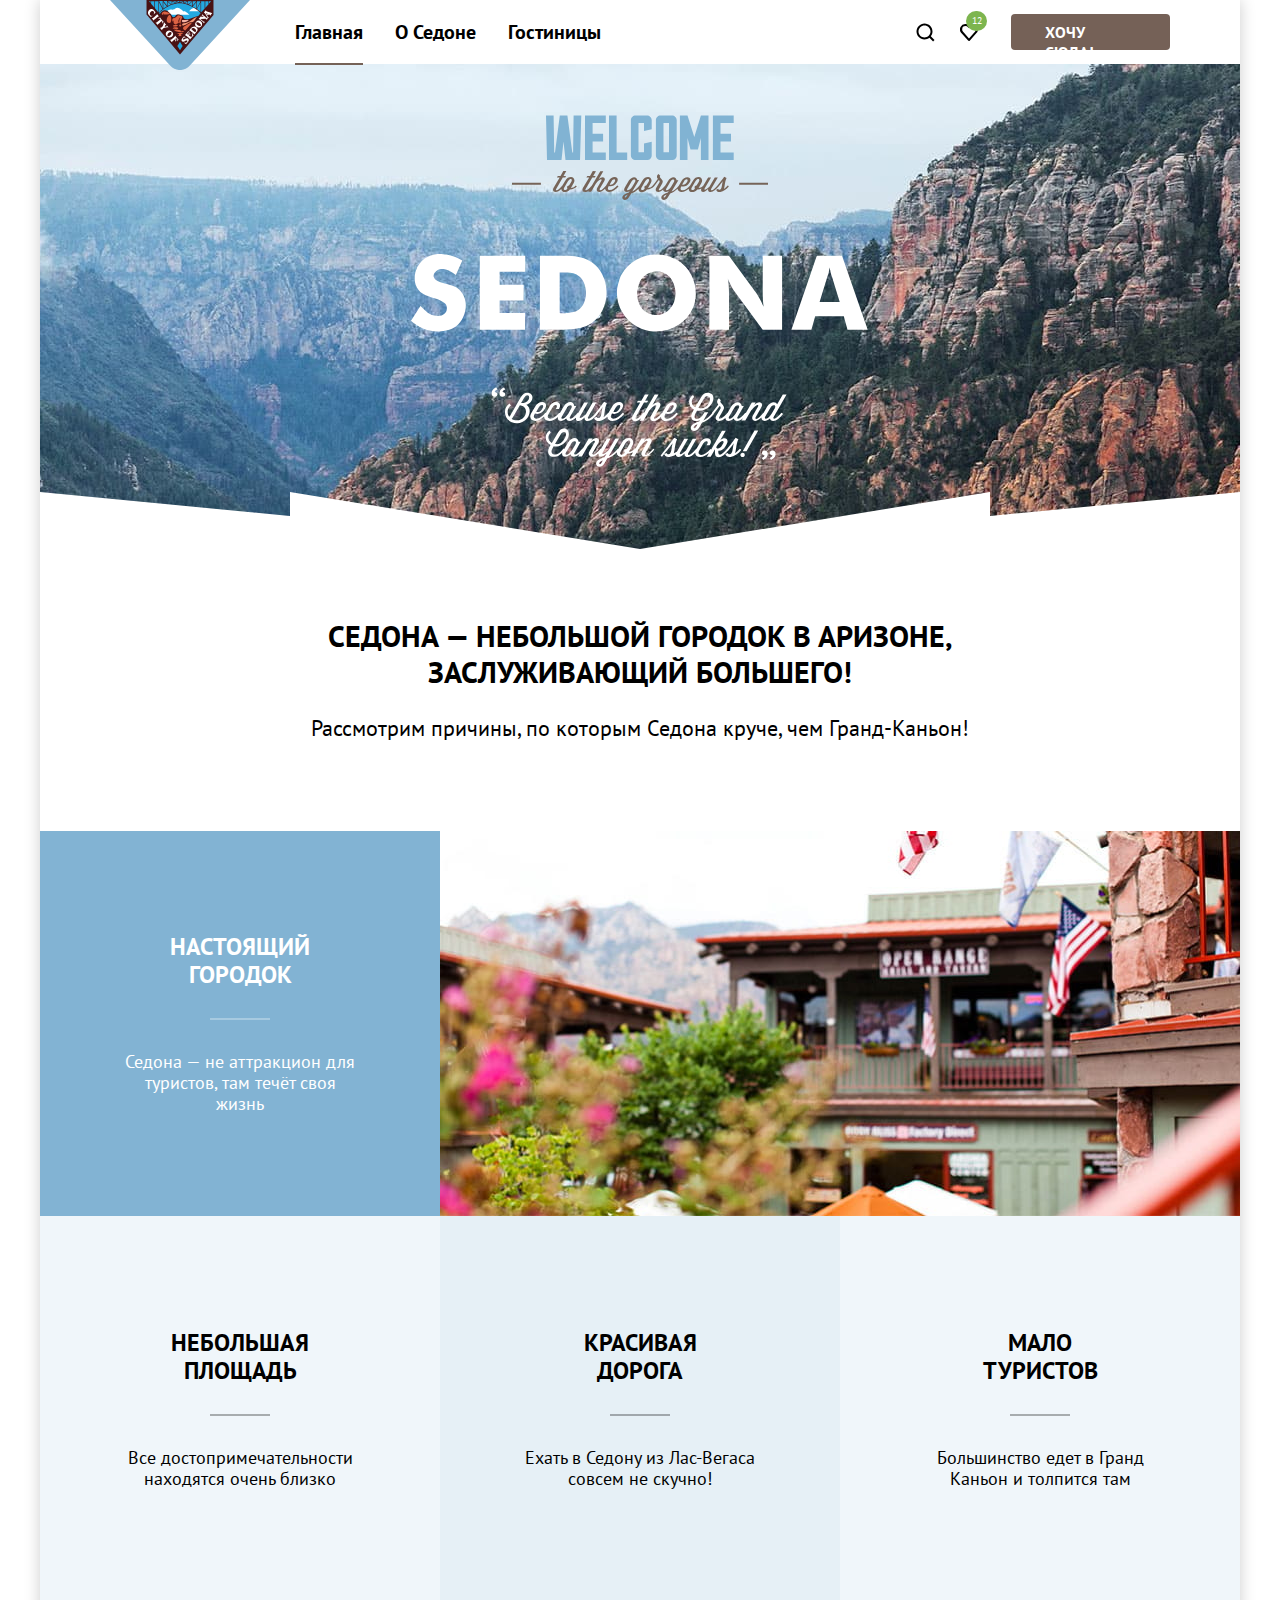
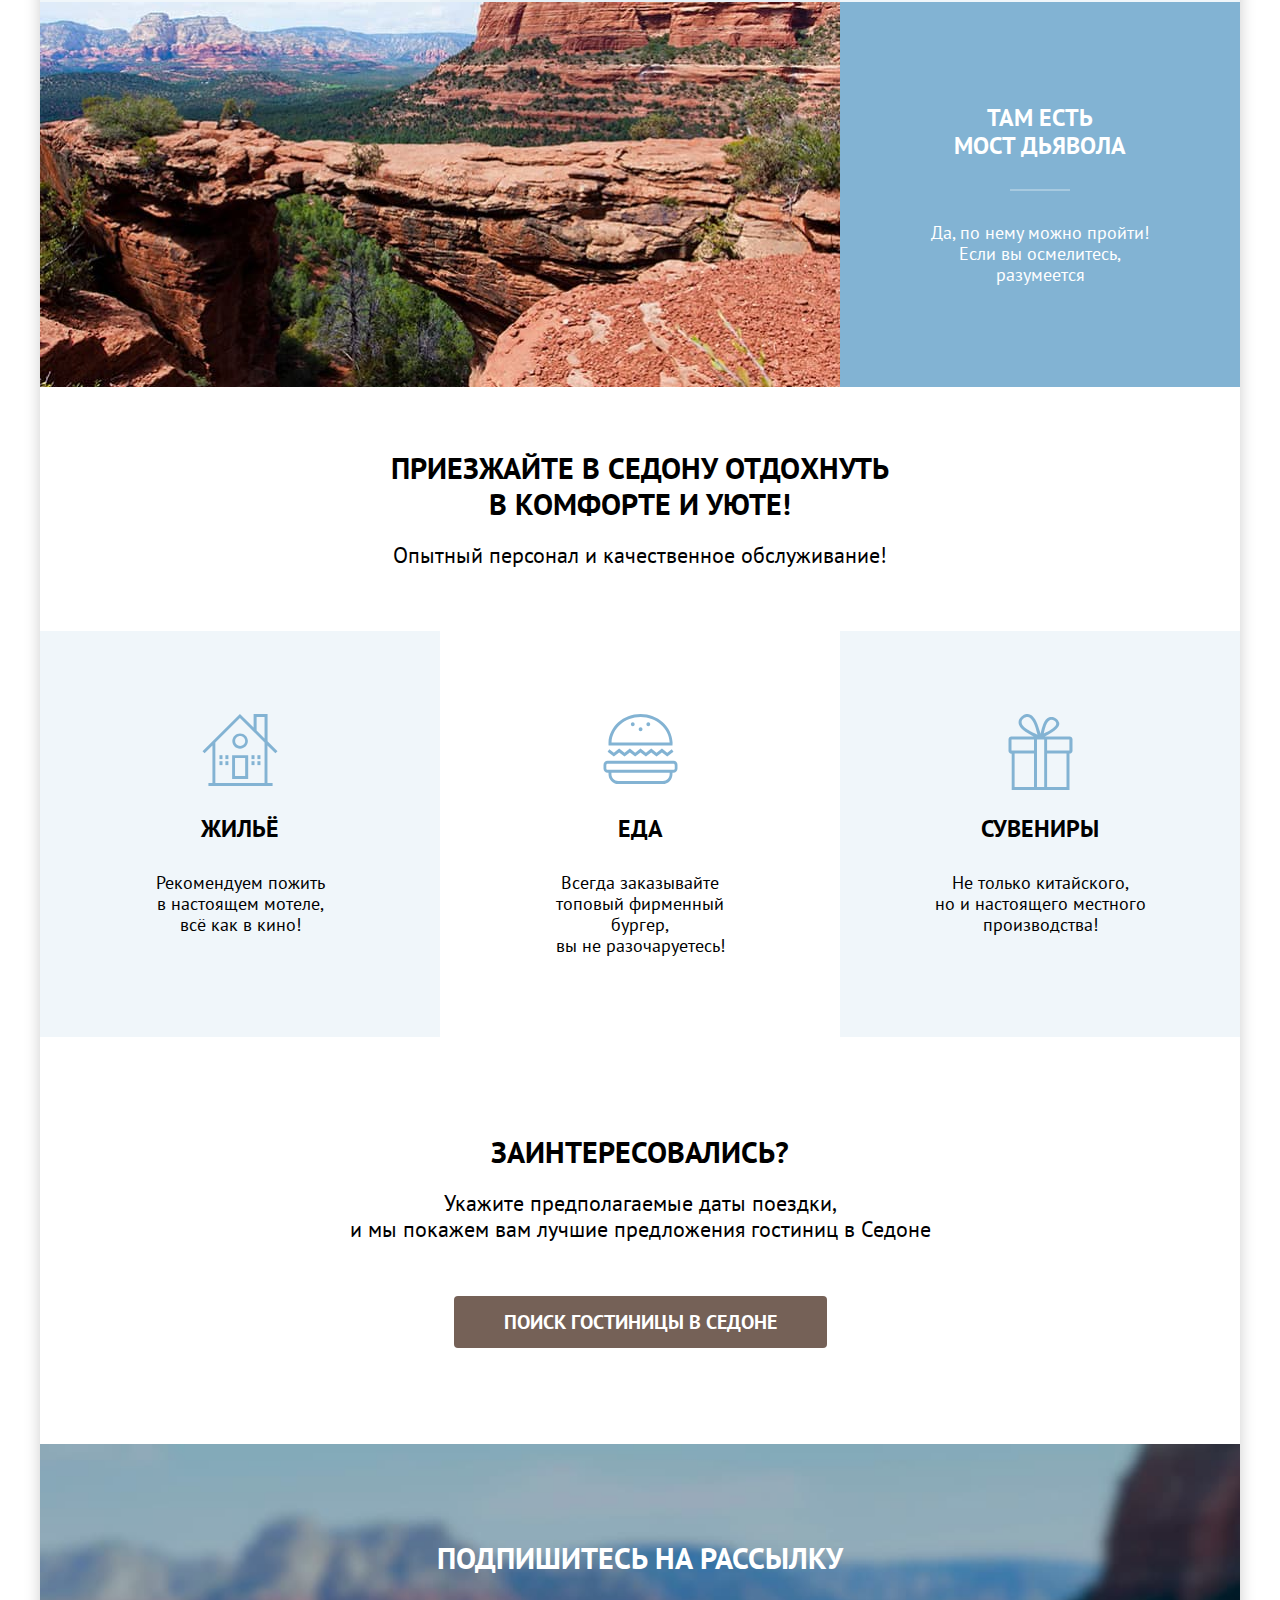
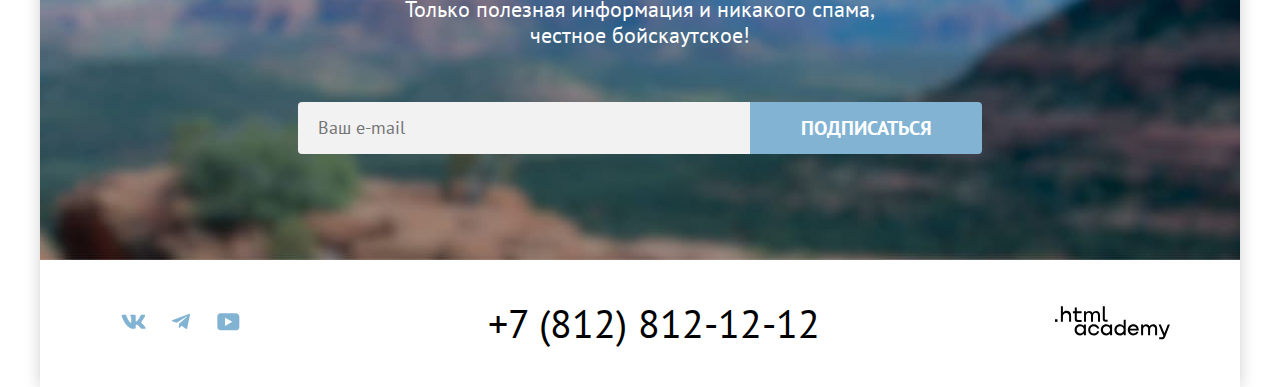
==== commit 6730a538: "Merge branch 'master' of https://github.com/Armine999/2478825-sedona-1" ====
--- a/index.html
+++ b/index.html
@@ -1,12 +1,10 @@
 <!DOCTYPE html>
 <html lang="ru">
-
 <head>
   <meta charset="utf-8">
   <title>HTML Academy: Седона</title>
   <link rel="stylesheet" href="styles/styles.css">
 </head>
-
 <body class="body">
   <div class="container">
     <header class="page-header">
@@ -19,10 +17,10 @@
             <a href="#" class="menu-link menu-active">Главная</a>
           </li>
           <li class="menu-item">
-            <a href="#" class="menu-link">О Седоне</a>
+            <a href="#" class="menu-link ">О Седоне</a>
           </li>
           <li class="menu-item">
-            <a href="catalog.html" class="menu-link">Гостиницы</a>
+            <a href="catalog.html" class="menu-link ">Гостиницы</a>
           </li>
         </ul>
         <ul class="user-name-list">
@@ -60,7 +58,7 @@
         <img class="quote" src="./images/welcome.svg" alt="Приветственная цитата" width="458" height="352">
       </section>
       <section class="reasons">
-        <h2 class="reason-slogan">Седона — небольшой городок в Аризоне, заслуживающий большего!</h2>
+        <h2 class="reason-slogan">Седона — небольшой городок в Аризоне, <br>заслуживающий большего!</h2>
         <p class="reason-describe">Рассмотрим причины, по которым Седона круче, чем Гранд-Каньон!</p>
         <ul class="reason-list">
           <li class="reason-item">
@@ -216,40 +214,76 @@
       </button>
       <section class="modal-content">
         <h2 class="modal-title">Поиск гостиницы в Седоне</h2>
-        <form class="modal-form" method="post">
+        <form class="modal-form" method="post" action="https://echo.htmlacademy.ru/">
           <div class="form-container">
             <label class="modal-label-form" for="arrival-date">Дата Заезда:</label>
-            <input type="text" id="arrival date" name="arrival-date" class="date" placeholder="27 апреля 2020">
+            <input type="text" id="arrival date" name="arrival-date" class="date" value="27 апреля 2020">
           </div>
           <p class="comment"> Мы не можем отправить вас с прошлое.</p>
           <div class="form-container">
             <label class="modal-label-form" for="departure-date">Дата Выезда:</label>
-            <input type="text" id="departure-date" name="departure-date" class="date" placeholder="1 сентября 2023">
+
+            <input type="text" id="departure-date" name="departure-date" class="date" value="1 сентября 2023">
           </div>
           <p class="comment2">На эти даты есть свободные номера. Пока есть.</p>
+
 
           <div class="container-people">
             <div class="people">
               <label class="modal-label-form" for="adults"> Взрослые:</label>
               <div class="container-number">
-                <button class="minus">-</button>
-                <input type="number" id="adults" name="number" class="adults" placeholder="2">
-                <button class="plus">+</button>
+
+                <button class="minus">
+                  <svg class="minus-icon" width="20" height="20" viewBox="0 0 20 20" fill="none" xmlns="http://www.w3.org/2000/svg">
+                    <path d="M3 9V11H17V9H3Z" fill="currentColor" />
+                    </svg>
+                </button>
+                <input type="number" min="0" id="adults" name="number" class="adults" placeholder="2">
+                <button class="plus">
+                  <svg class="plus-icon" width="20" height="20" viewBox="0 0 20 20" fill="none" xmlns="http://www.w3.org/2000/svg">
+                    <path d="M17 9H11V3H9V9H3V11H9V17H11V11H17V9Z" fill="currentColor" fill-opacity="0.3"/>
+                    </svg>                    
+                </button>
               </div>
             </div>
-            <div class="people">
-              <label class="modal-label-form" for="children"> Дети:</label>
-              <div class="container-number">
-                <button class="minus">-</button>
-                <input type="number" id="children" name="number" class="children" placeholder="2">
-                <button class="plus">+</button>
-              </div>
+            <div class="people people-children">
+              <span class="form-label">
+                <label class="modal-label-form" for="children"> Дети:</label>
+
+                <span class="tultip">
+                  <button class="tultip-toggle" type="button">
+                    <svg class="tultip-icon" width="26" height="26" viewBox="0 0 26 26" fill="none" xmlns="http://www.w3.org/2000/svg">
+                      <circle cx="13" cy="13" r="13" fill="#83B3D3"/>
+                      <path fill-rule="evenodd" clip-rule="evenodd" d="M12 7H14V9H12V7ZM14 19H12V10H14V19Z" fill="white"/>
+                      </svg>
+                  </button>
+                  <span class="tultip-text"> Укажите количество детей, которые будут с вами,
+                    возраст которых от 6 до 18 лет. Дети до 6 лет размещаются бесплатно.
+                  </span>
+                </span>
+                <div class="container-number">
+                  <button class="minus">
+                    <svg class="minus-icon" width="20" height="20" viewBox="0 0 20 20" fill="none" xmlns="http://www.w3.org/2000/svg">
+                      <path d="M3 9V11H17V9H3Z" fill="currentColor" />
+                      </svg>
+                  </button>
+                  <input type="number" min="0" id="children" name="number" class="children" placeholder="2">
+                  <button class="plus">
+                    <svg class="plus-icon" width="20" height="20" viewBox="0 0 20 20" fill="none" xmlns="http://www.w3.org/2000/svg">
+                      <path d="M17 9H11V3H9V9H3V11H9V17H11V11H17V9Z" fill="currentColor" fill-opacity="0.3"/>
+                      </svg> 
+                  </button>
+                </div>
+              </span>
+
             </div>
           </div>
           <button class="button-modal" type="submit">Найти</button>
         </form>
-  </section>
-  </div>
+
+      </section>
+    </div>
+
   </div>
   <script src="./scripts/script.js"></script>
 </body>
--- a/styles/styles.css
+++ b/styles/styles.css
@@ -13,7 +13,6 @@
   src: url("../fonts/ptsans-700.woff2") format(woff2);
   font-display: swap;
 }
-
 
 .body {
   font-family: "PT Sans", "Arial", sans-serif;
@@ -53,6 +52,15 @@
   opacity: 0.6;
 }
 
+.logo-link:focus {
+  outline: none;
+  opacity: 0.6;
+}
+
+.logo-link:active {
+  opacity: 1;
+}
+
 .logo {}
 
 .navigation {
@@ -78,17 +86,22 @@
 
 .menu-item {}
 
-.menu-item:hover {
+.menu-link:hover {
+  opacity: 0.7;
   background-color: rgba(131, 179, 211, 0.158);
 }
 
-.menu-item:focus {
+.menu-link:focus {
+  opacity: 0.7;
+  outline: none;
   background-color: rgba(131, 179, 211, 0.158);
 }
 
-.menu-item:active {
+.menu-link:active {
+  opacity: 1.0;
   background-color: rgba(181, 186, 190, 0.388);
 }
+
 
 .menu-link {
   display: block;
@@ -106,8 +119,8 @@
   content: "";
   position: absolute;
   bottom: -1px;
-  left: 15px;
-  width: 68%;
+  left: 16px;
+  width: calc(100% - 32px);
   height: 1px;
   border-bottom: 2px solid #756257;
 }
@@ -137,15 +150,20 @@
 }
 
 .user-menu-search:hover {
-  color: rgba(93, 104, 121, 0.596);
+  background-color: rgba(131, 179, 211, 0.158);
+  opacity: 0.7;
 }
 
 .user-menu-search:focus {
-  color: rgba(93, 104, 121, 0.596);
+  outline: none;
+  opacity: 0.7;
+  background-color: rgba(131, 179, 211, 0.158);
 }
 
 .user-menu-search:active {
-  color: #000000;
+  opacity: 1.0;
+  color: #000000;
+  background-color: rgba(181, 186, 190, 0.388);
 }
 
 
@@ -159,15 +177,20 @@
 }
 
 .user-menu-favorit:hover {
-  color: rgba(93, 104, 121, 0.596);
+  background-color: rgba(131, 179, 211, 0.158);
+  
 }
 
 .user-menu-favorit:focus {
-  color: rgba(93, 104, 121, 0.596);
+  outline: none;
+  opacity: 0.7;
+  background-color: rgba(131, 179, 211, 0.158);
 }
 
 .user-menu-favorit:active {
-  color: #000000;
+  opacity: 1.0;
+  color: #000000;
+  background-color: rgba(181, 186, 190, 0.388);
 }
 
 .favorit {
@@ -222,10 +245,12 @@
 }
 
 .user-menu-want:focus {
+  outline: none;
   background: #615048;
 }
 
 .user-menu-want:active {
+  color: rgba(255, 255, 255, 0.302);
   background: #756157;
 }
 
@@ -278,6 +303,7 @@
 }
 
 .reason-slogan {
+  max-width: 650px;
   margin: 0 auto;
   font-size: 30px;
   font-weight: 700;
@@ -288,6 +314,7 @@
 }
 
 .reason-describe {
+  max-width: 670px;
   margin: 0 auto;
   padding-top: 25px;
   padding-bottom: 90px;
@@ -394,6 +421,7 @@
 }
 
 .service-slogan {
+  max-width: 620px;
   margin: 0 auto;
   text-align: center;
   font-weight: 700;
@@ -404,6 +432,7 @@
 }
 
 .service-desc {
+  max-width: 650px;
   margin: 0 auto 63px;
   padding-top: 20px;
   text-align: center;
@@ -523,10 +552,12 @@
 }
 
 .button-search:focus {
+  outline: none;
   background: #615048;
 }
 
 .button-search:active {
+  color: rgba(255, 255, 255, 0.302);
   background: #756157;
 }
 
@@ -547,6 +578,7 @@
 }
 
 .subscribe-title {
+  max-width: 620px;
   margin: 0 auto;
   color: #ffffff;
   font-size: 30px;
@@ -558,8 +590,9 @@
 }
 
 .subscribe-desc {
+  max-width: 650px;
   margin: 0 auto;
-  padding-top: 21px;
+  padding-top: 20px;
   color: #ffffff;
   text-align: center;
   font-size: 22px;
@@ -607,10 +640,12 @@
 }
 
 .button-subscribe:focus {
+  outline: none;
   background: #68a2ca;
 }
 
 .button-subscribe:active {
+  color: rgba(255, 255, 255, 0.302);
   background: #82b3d3;
 }
 
@@ -654,6 +689,7 @@
 }
 
 .vk:focus {
+  outline: none;
   color: #68a2ca;
 }
 
@@ -682,6 +718,7 @@
 }
 
 .tel:focus {
+  outline: none;
   color: #68a2ca;
 }
 
@@ -705,6 +742,7 @@
 }
 
 .youtube:focus {
+  outline: none;
   color: #68a2ca;
 }
 
@@ -734,6 +772,7 @@
 }
 
 .button:focus {
+  outline: none;
   color: #756157;
 }
 
@@ -756,6 +795,7 @@
 }
 
 .navigation-logo:focus {
+  outline: none;
   color: #756157;
 }
 
@@ -828,6 +868,18 @@
   color: #ffffff;
 }
 
+.breadcrumbs-link:hover {
+  opacity: 0.6;
+}
+
+.breadcrumbs-link:focus {
+  outline: none;
+}
+
+.breadcrumbs-link:active {
+  opacity: 0.3;
+}
+
 .arrow {
   background-image: url("../images/imagecatalog/arrow.svg");
   background-repeat: no-repeat;
@@ -843,7 +895,6 @@
   grid-template-columns: 151px 221px 288px 191px;
   justify-content: space-between;
   padding-top: 21px;
-
 }
 
 .search-option {
@@ -881,6 +932,10 @@
   margin-top: 16px;
 }
 
+.search-option-item:focus-within .checkbox-label::before {
+  border: 3px solid #83b3d3;
+}
+
 .checkbox-label {
   display: inline-block;
   padding-left: 36px;
@@ -890,7 +945,6 @@
   line-height: 23px;
   color: #ffffff;
 }
-
 
 .checkbox-label::before {
   content: "";
@@ -921,6 +975,18 @@
   display: block;
 }
 
+.checkbox-label:hover {
+  opacity: 0.6;
+}
+
+.search-option-item:focus-within .checkbox-label::before {
+  border: 3px solid #83b3d3;
+}
+
+.checkbox-label:active {
+  opacity: 0.3;
+}
+
 .radio-label {
   display: inline-block;
   padding-left: 36px;
@@ -957,6 +1023,18 @@
 
 .radio-input:checked+.radio-label::after {
   display: block;
+}
+
+.radio-label:hover {
+  opacity: 0.6;
+}
+
+.search-option-item:focus-within .radio-label::before {
+  border: 3px solid #83b3d3;
+}
+
+.radio-label:active {
+  opacity: 0.3;
 }
 
 .cost {
@@ -982,19 +1060,19 @@
 }
 
 .cost-from:hover {
-  background: #e6e6e6;
+  background-color: #e6e6e6;
 }
 
 .cost-from:focus {
-  background: #e6e6e6;
+  outline: none;
+  background-color: #e6e6e6;
   border: 3px solid #83b3d3;
 }
 
 .cost-from:active {
-  background: #f2f2f2;
-  border: 3px solid #000000;
-}
-
+  background-color: #f2f2f2;
+  border: 2px solid #000000;
+}
 
 .catalog-filter-from {
   position: absolute;
@@ -1018,17 +1096,19 @@
 }
 
 .cost-till:hover {
-  background: #e6e6e6;
+  background-color: #e6e6e6;
 }
 
 .cost-till:focus {
-  background: #e6e6e6;
+  outline: none;
+  background-color: #e6e6e6;
   border: 3px solid #83b3d3;
 }
 
 .cost-till:active {
-  background: #f2f2f2;
-  border: 3px solid #000000;
+  background-color: #f2f2f2;
+  border: 2px solid #000000;
+
 }
 
 .catalog-filter-till {
@@ -1080,9 +1160,12 @@
   z-index: 10;
 }
 
-.handler:hover {}
+.handler:hover {
+  background-color: #ffffff;
+}
 
 .handler:focus {
+  outline: none;
   border: 3px solid #83b3d3;
 }
 
@@ -1122,10 +1205,12 @@
 }
 
 .apply:focus {
+  outline: none;
   background-color: #68a2ca;
 }
 
 .apply:active {
+  color: rgba(255, 255, 255, 0.302);
   background-color: #82b3d3;
 }
 
@@ -1157,8 +1242,13 @@
 }
 
 .reset:focus {
+  outline: none;
   border: 3px solid #83b3d3;
   border-radius: 4px;
+}
+
+.reset:active {
+  color: rgba(255, 255, 255, 0.302);
 }
 
 .reset:disabled {
@@ -1198,7 +1288,6 @@
   background-image: url("../images/imagecatalog/appearance.svg");
   background-repeat: no-repeat;
   background-position: right 18px top 18px;
-
 }
 
 .select-control:hover {
@@ -1206,6 +1295,7 @@
 }
 
 .select-control:focus {
+  outline: none;
   border: 2px solid #68a2ca;
 }
 
@@ -1214,7 +1304,10 @@
 }
 
 .select-control:disabled {
+
+  color: rgba(0, 0, 0, 0.302);
   border: 2px solid rgba(0, 0, 0, 0.302);
+
 }
 
 .appearance {
@@ -1245,6 +1338,19 @@
   height: 44px;
   border: 2px solid #e5e5e5;
   border-radius: 4px;
+}
+
+.button-view:hover {
+  border: 2px solid #e5e5e5;
+}
+
+.button-view:focus {
+  outline: none;
+  border: 2px solid #68a2ca;
+}
+
+.button-view:active {
+  border: 2px solid #000000;
 }
 
 .button-tile {
@@ -1305,6 +1411,10 @@
   color: #000000;
 }
 
+.hotel-card-link:focus {
+  outline: none;
+}
+
 .hotel-card-image {}
 
 .hotel-card-title {
@@ -1314,7 +1424,6 @@
   font-size: 24px;
   line-height: 28px;
 }
-
 
 
 .hotel-card-price {
@@ -1353,10 +1462,12 @@
 }
 
 .hotel-details:focus {
+  outline: none;
   background: #615048;
 }
 
 .hotel-details:active {
+  color: rgba(255, 255, 255, 0.302);
   background: #756157;
 }
 
@@ -1402,6 +1513,7 @@
 }
 
 .green-button:focus {
+  outline: none;
   background: #6c9e42;
 }
 
@@ -1419,10 +1531,12 @@
 }
 
 .hotel-favorites:focus {
+  outline: none;
   background: #68a2ca;
 }
 
 .hotel-favorites:active {
+  color: rgba(255, 255, 255, 0.302);
   background: #82b3d3;
 }
 
@@ -1435,6 +1549,7 @@
   height: 17px;
   background: url("../images/star.svg") space 0 0;
 }
+
 
 .stars-raiting-one {
   width: 20px;
@@ -1518,19 +1633,32 @@
   background-color: #68a2ca;
 }
 
+.pagination-link:focus {
+  outline: none;
+  background-color: #68a2ca;
+}
+
+.pagination-link:active {
+  color: rgba(255, 255, 255, 0.302);
+  background-color: #82b3d3;
+}
+
 .pagination-current:hover {
   background-color: #f2f2f2;
 }
 
-.pagination-link:focus {
-  background-color: #68a2ca;
-}
-
-.pagination-link:active {
-  background-color: #82b3d3;
+.pagination-current:focus {
+  outline: none;
+  background-color: #f2f2f2;
+}
+
+.pagination-current:active {
+  color: #000000;
+  background-color: #f2f2f2;
 }
 
 .pagination-link-more {
+  cursor: pointer;
   color: #000000;
   background-color: #ffffff;
   min-width: 60px;
@@ -1590,6 +1718,20 @@
   background-color: #f2f2f2;
 }
 
+.email:hover {
+  background-color: #e6e6e6;
+}
+
+.email:focus {
+  outline: none;
+  background-color: #e6e6e6;
+  border: 3px solid #83b3d3;
+}
+
+.email:active {
+  border: 2px solid #000000;
+}
+
 .modal {
   position: fixed;
   top: 0;
@@ -1609,6 +1751,7 @@
 }
 
 .modal-container {
+
   position: relative;
   width: 717px;
   min-height: 576px;
@@ -1624,44 +1767,58 @@
   position: absolute;
   top: 64px;
   right: 51px;
-  background-image: url("../images/imagemodal/close.png");
+  background-image: url("../images/imagemodal/close.svg");
   background-repeat: no-repeat;
   background-position: center;
   border-radius: 50%;
   border: none;
 }
 
+.modal-close-button:hover {
+  background-color: #e6e6e6;
+}
+
+.modal-close-button:focus {
+  outline: none;
+  border: 3px solid #83b3d3;
+}
+
+.modal-close-button:active {
+  opacity: 0.3;
+}
+
+
 .modal-content {}
 
 .modal-title {
   padding: 0;
-  margin: 0;
+  margin: 0 0 64px 0;
   font-weight: 700;
   font-size: 30px;
   line-height: 36px;
   text-transform: uppercase;
 }
 
-.modal-form {
-  margin-top: 63px;
-}
+.modal-form {}
 
 .form-container {
   display: flex;
   justify-content: space-between;
+  flex-wrap: wrap;
   align-items: center;
 }
 
 .modal-label-form {
+  width: 137px;
   font-weight: 700;
   font-size: 20px;
   line-height: 24px;
-  align-items: center;
+  align-self: center;
   text-transform: capitalize;
 }
 
 .comment {
-  margin: 4px 0 24px 157px;
+  margin: 3px 0 23px 158px;
   padding: 0;
   font-weight: 400;
   font-size: 16px;
@@ -1670,7 +1827,7 @@
 }
 
 .comment2 {
-  margin: 3px 0 30px 158px;
+  margin: 4px 0 23px 157px;
   padding: 0;
   font-weight: 400;
   font-size: 16px;
@@ -1679,28 +1836,60 @@
 }
 
 .date {
+  font-family: "PT Sans", "Arial", sans-serif;
+  font-weight: 700;
+  font-size: 18px;
+  line-height: 24px;
   width: 440px;
-  padding: 16px 20px;
+  padding: 12px 20px;
   background-color: #f2f2f2;
   border: none;
   border-radius: 4px;
   box-sizing: border-box;
+  background-image: url("../images/imagemodal/calendar.svg");
+  background-repeat: no-repeat;
+  background-position: bottom 18px right 21px
+}
+
+.date:hover {
+  background-color: #e6e6e6;
+}
+
+.date:focus {
+  outline: none;
+  border: 3px solid #83b3d3;
+}
+
+.date:active {
+  outline: none;
+  border: 2px solid #000000;
+  background-color: #f2f2f2;
 }
 
 .container-people {
-  margin-bottom: 40px;
-  display: flex;
+  margin-bottom: 49px;
+  display: flex;
+  justify-content: space-between;
   width: 577px;
 }
 
 .people {
+
   display: flex;
   width: 247px;
 }
 
+.people-children {
+  width: 242px;
+}
+
 .container-number {
+  display: flex;
+  overflow: hidden;
+  border-radius: 4px;
   background-color: #f2f2f2;
-  width: 121px;
+  width: 110px;
+
 }
 
 .minus {
@@ -1709,6 +1898,30 @@
   border: none;
   width: 40px;
   height: 48px;
+  position: relative;
+}
+
+.minus-icon {
+  opacity: 0.3;
+}
+
+.minus-icon:hover {
+  opacity: 1.0;
+}
+
+.minus:focus {
+  outline: none;
+}
+
+.minus:focus-within .minus-icon {
+  outline: none;
+  border: 3px solid #82B3D3;
+  border-radius: 4px;
+  opacity: 1.0;
+}
+
+.minus-icon:active {
+  opacity: 0.3;
 }
 
 .plus {
@@ -1717,24 +1930,171 @@
   border: none;
   width: 40px;
   height: 48px;
+  position: relative;
+}
+
+.plus-icon {
+  opacity: 0.3;
+}
+
+.plus-icon:hover {
+  opacity: 1.0;
+}
+
+.plus:focus {
+  outline: none;
+}
+
+.plus:focus-within .plus-icon {
+  outline: none;
+  border: 3px solid #82B3D3;
+  border-radius: 4px;
+  opacity: 1.0;
+}
+
+.plus-icon:active {
+  opacity: 0.3;
 }
 
 .adults {
+  font-family: "PT Sans", "Arial", sans-serif;
+  font-weight: 700;
+  font-size: 18px;
+  line-height: 24px;
+  color: #000000;
   margin: 0;
   padding: 0;
   background-color: #f2f2f2;
   border: none;
   width: 31px;
   height: 42px;
+
 }
 
 .children {
+  font-family: "PT Sans", "Arial", sans-serif;
+  font-weight: 700;
+  font-size: 18px;
+  line-height: 24px;
+  color: #000000;
   margin: 0;
   padding: 0;
   background-color: #f2f2f2;
   border: none;
   width: 31px;
   height: 42px;
+}
+
+.children:hover {
+  appearance: none;
+}
+
+.form-label {
+  display: flex;
+  width: 242px;
+}
+
+
+.tultip {
+  position: absolute;
+  margin-left: 58px;
+  margin-top: 12px;
+
+}
+
+.tultip-toggle {
+  display: block;
+  margin: 0;
+  padding: 0;
+  border: none;
+  background-color: transparent;
+}
+
+.tultip-icon {
+  display: block;
+}
+
+.tultip-text {
+  margin-left: 0;
+  box-sizing: border-box;
+  padding: 20px;
+  color: #ffffff;
+  background: #333333;
+  box-shadow: 0px 15px 30px rgba(0, 0, 0, 0.3);
+  border-radius: 10px;
+  width: 256px;
+  font-size: 16px;
+  font-weight: 400;
+  line-height: 20px;
+  position: absolute;
+  left: -112px;
+  top: 41px;
+  display: none;
+}
+
+.tultip-text::after {
+  content: "";
+  position: absolute;
+  background-image: url("../images/imagemodal/arrow.svg");
+  width: 19px;
+  height: 9px;
+  left: 117px;
+  bottom: 100%;
+}
+
+.tultip-toggle:hover+.tultip-text .tultip-toggle:focus+.tultip-text {
+  display: block;
+}
+
+.container-people {
+  margin-bottom: 40px;
+  display: flex;
+  width: 577px;
+}
+
+.people {
+  display: flex;
+  width: 247px;
+}
+
+.container-number {
+  background-color: #f2f2f2;
+  width: 121px;
+}
+
+.minus {
+  margin: 0;
+  padding: 0;
+  border: none;
+  width: 40px;
+  height: 48px;
+}
+
+.plus {
+  margin: 0;
+  padding: 0;
+  border: none;
+  width: 40px;
+  height: 48px;
+}
+
+.adults {
+  margin: 0;
+  padding: 0;
+  background-color: #f2f2f2;
+  border: none;
+  width: 31px;
+  height: 42px;
+}
+
+.children {
+  margin: 0;
+  padding: 0;
+  background-color: #f2f2f2;
+  border: none;
+  width: 31px;
+  height: 42px;
+
 }
 
 .button-modal {
@@ -1750,4 +2110,21 @@
   text-align: center;
   text-transform: uppercase;
   color: #FFFFFF;
-}+}
+
+.button-modal:hover {
+background-color: #68a2ca;
+}
+
+.button-modal:focus {
+  outline: none;
+background-color: #68a2ca;
+}
+
+.button-modal:active {
+  background-color: #68a2ca;
+  color: rgba(255, 255, 255, 0.302);
+}
+
+
+
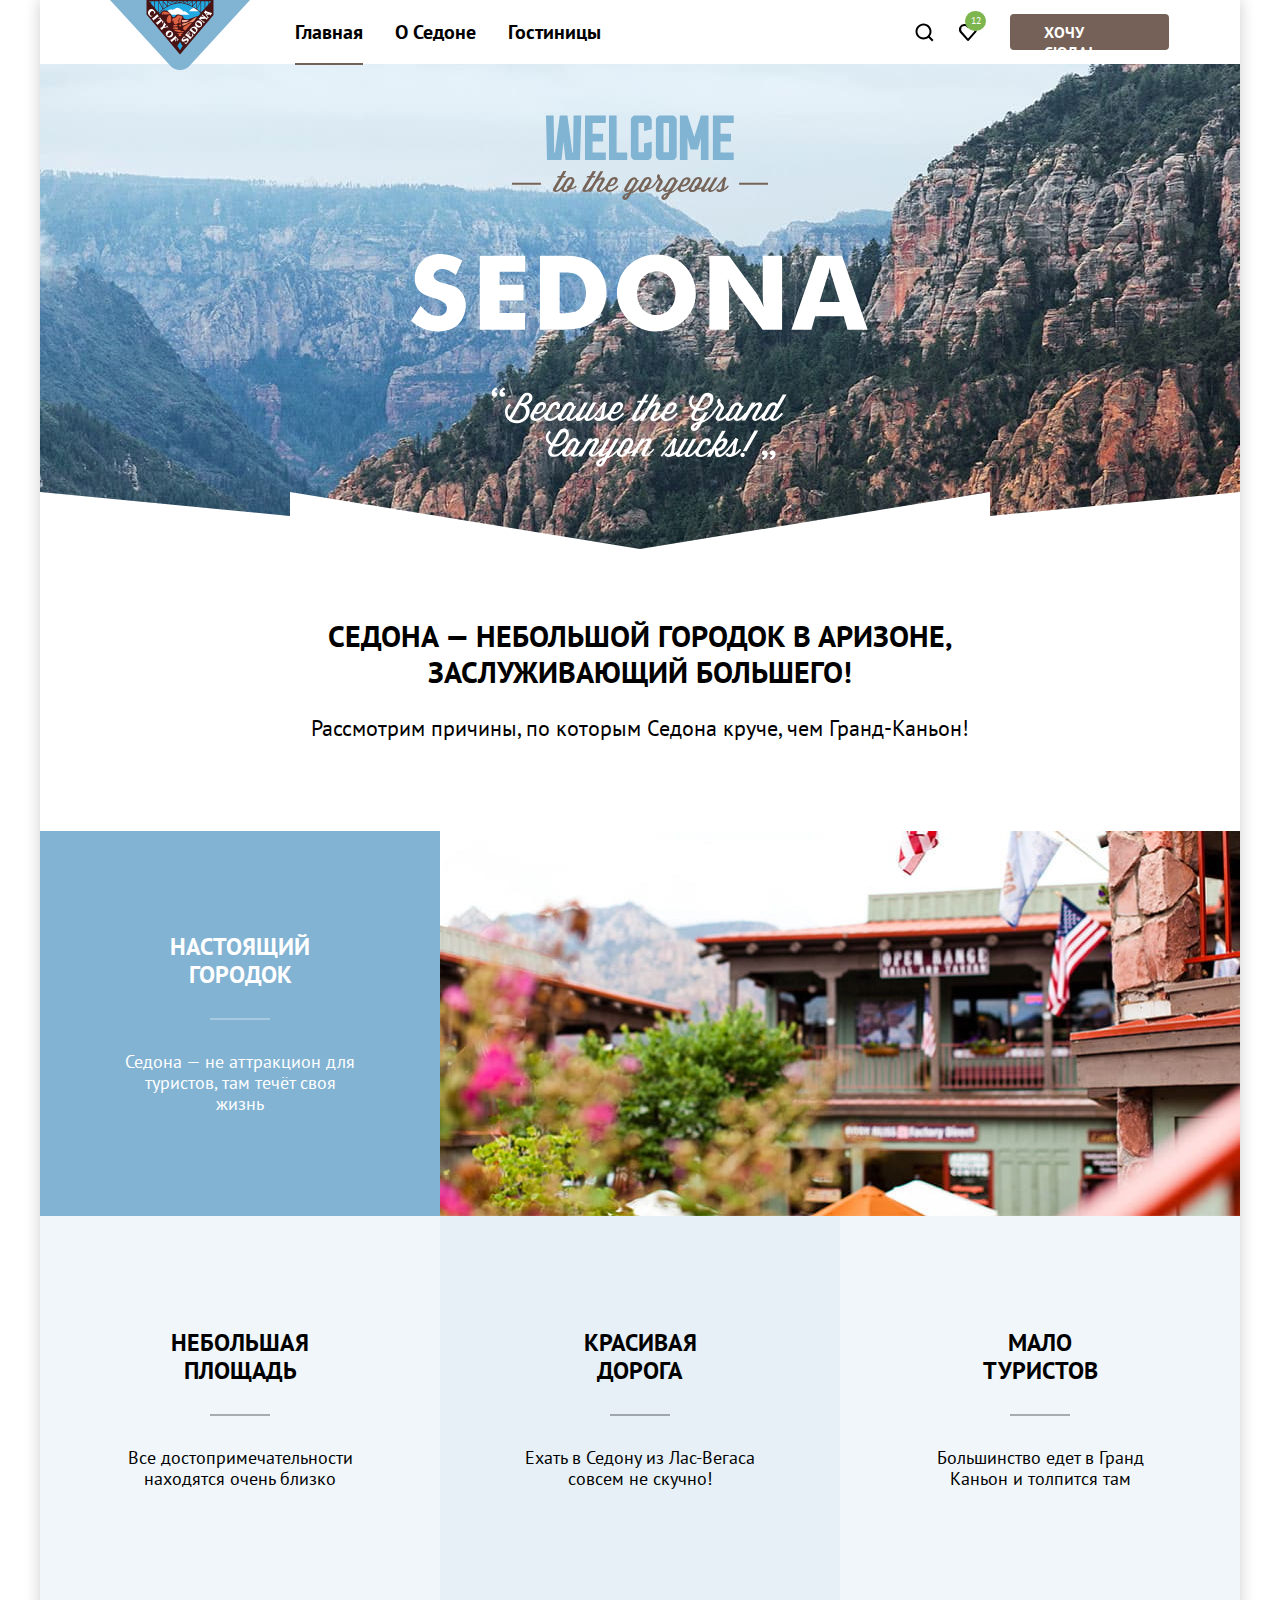
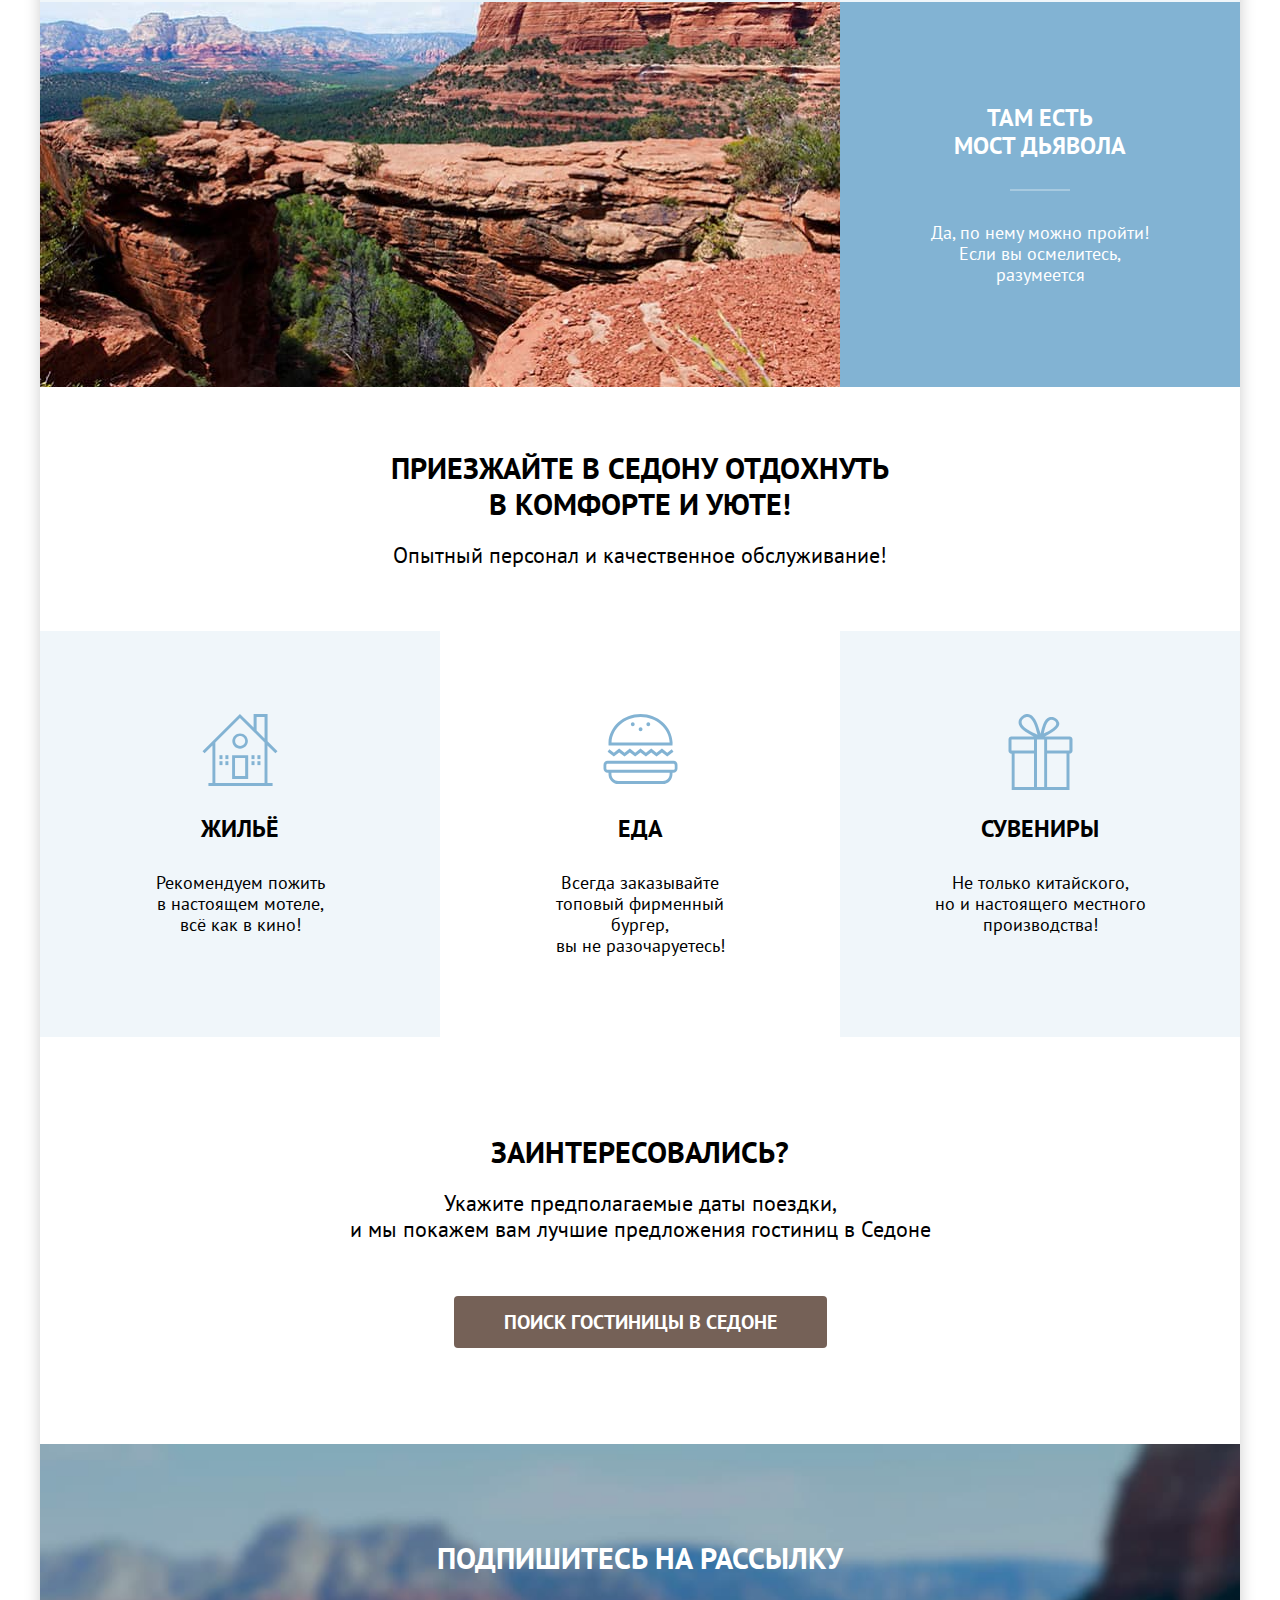
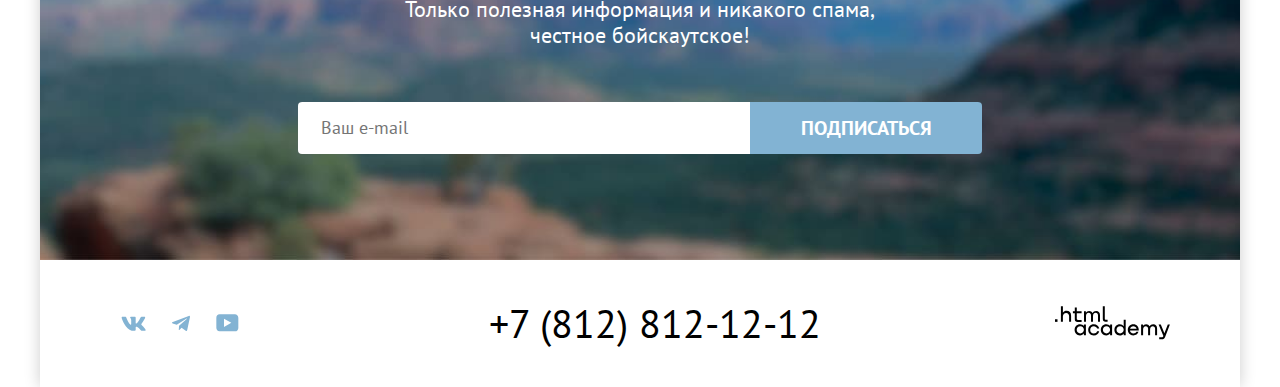
==== commit 1bd5105b: "Стилизация всех страниц" ====
--- a/index.html
+++ b/index.html
@@ -9,7 +9,7 @@
   <div class="container">
     <header class="page-header">
       <a class="logo-link" href="#">
-        <img class="logo" src="./images/logotip.svg" alt="Логотип сайта городка Седона" width="140" height="70.05">
+        <img class="logo" src="./images/logotip.svg" alt="Логотип сайта городка Седона" width="140" height="70">
       </a>
       <nav class="navigation">
         <ul class="menu-list">
@@ -87,7 +87,7 @@
             </div>
           </li>
           <li class="reason-item">
-            <img class="desc" src="./images/photo-2.jpg" width="800" heigh="385" alt="Мост дьявола">
+            <img class="desc" src="./images/photo-2.jpg" width="800" height="385" alt="Мост дьявола">
             <div class="div-img">
               <h3 class="reason-title">Там есть <br> мост дьявола</h3>
               <p class="describe-blue">Да, по нему можно пройти! Если вы осмелитесь, разумеется</p>
@@ -209,7 +209,10 @@
   </div>
   <div class="modal modal-close">
     <div class="modal-container">
-      <button class="modal-close-button">
+      <button class="modal-close-button" type="button">
+        <svg class="close-svg" width="15" height="15" viewBox="0 0 15 15" fill="none" xmlns="http://www.w3.org/2000/svg">
+          <path d="M14.4905 1.78288L13.1982 0.49057L7.49048 6.19826L1.78279 0.49057L0.490479 1.78288L6.19817 7.49057L0.490479 13.1983L1.78279 14.4906L7.49048 8.78288L13.1982 14.4906L14.4905 13.1983L8.78279 7.49057L14.4905 1.78288Z" fill="black"/>
+          </svg>          
         <span class="visually-hidden">Закрыть</span>
       </button>
       <section class="modal-content">
@@ -217,75 +220,74 @@
         <form class="modal-form" method="post" action="https://echo.htmlacademy.ru/">
           <div class="form-container">
             <label class="modal-label-form" for="arrival-date">Дата Заезда:</label>
-            <input type="text" id="arrival date" name="arrival-date" class="date" value="27 апреля 2020">
+            <input type="text" id="arrival-date" name="arrival-date" class="date" value="27 апреля 2020">
           </div>
-          <p class="comment"> Мы не можем отправить вас с прошлое.</p>
+          <p class="comment"> Мы не можем отправить вас в прошлое.</p>
           <div class="form-container">
             <label class="modal-label-form" for="departure-date">Дата Выезда:</label>
-
             <input type="text" id="departure-date" name="departure-date" class="date" value="1 сентября 2023">
           </div>
-          <p class="comment2">На эти даты есть свободные номера. Пока есть.</p>
-
-
+          <p class="comment comment2">На эти даты есть свободные номера. Пока есть.</p>
           <div class="container-people">
             <div class="people">
               <label class="modal-label-form" for="adults"> Взрослые:</label>
               <div class="container-number">
-
-                <button class="minus">
-                  <svg class="minus-icon" width="20" height="20" viewBox="0 0 20 20" fill="none" xmlns="http://www.w3.org/2000/svg">
+                <button class="minus" type="button">
+                  <svg class="minus-icon" width="20" height="20" viewBox="0 0 20 20" fill="none"
+                    xmlns="http://www.w3.org/2000/svg">
                     <path d="M3 9V11H17V9H3Z" fill="currentColor" />
-                    </svg>
+                  </svg>
                 </button>
-                <input type="number" min="0" id="adults" name="number" class="adults" placeholder="2">
-                <button class="plus">
-                  <svg class="plus-icon" width="20" height="20" viewBox="0 0 20 20" fill="none" xmlns="http://www.w3.org/2000/svg">
-                    <path d="M17 9H11V3H9V9H3V11H9V17H11V11H17V9Z" fill="currentColor" fill-opacity="0.3"/>
-                    </svg>                    
+                <input class="people-number" type="number" min="0" id="adults" name="number" placeholder="2">
+                <button class="plus" type="button">
+                  <svg class="plus-icon" width="20" height="20" viewBox="0 0 20 20" fill="none"
+                    xmlns="http://www.w3.org/2000/svg">
+                    <path d="M17 9H11V3H9V9H3V11H9V17H11V11H17V9Z" fill="currentColor" />
+                  </svg>
                 </button>
               </div>
             </div>
-            <div class="people people-children">
+            <div class="people-children">
               <span class="form-label">
                 <label class="modal-label-form" for="children"> Дети:</label>
-
                 <span class="tultip">
                   <button class="tultip-toggle" type="button">
-                    <svg class="tultip-icon" width="26" height="26" viewBox="0 0 26 26" fill="none" xmlns="http://www.w3.org/2000/svg">
-                      <circle cx="13" cy="13" r="13" fill="#83B3D3"/>
-                      <path fill-rule="evenodd" clip-rule="evenodd" d="M12 7H14V9H12V7ZM14 19H12V10H14V19Z" fill="white"/>
-                      </svg>
+                    <svg class="tultip-icon" width="26" height="26" viewBox="0 0 26 26" fill="none"
+                      xmlns="http://www.w3.org/2000/svg">
+                      <circle cx="13" cy="13" r="13" fill="#83B3D3" />
+                      <path fill-rule="evenodd" clip-rule="evenodd" d="M12 7H14V9H12V7ZM14 19H12V10H14V19Z"
+                        fill="white" />
+                    </svg>
                   </button>
-                  <span class="tultip-text"> Укажите количество детей, которые будут с вами,
-                    возраст которых от 6 до 18 лет. Дети до 6 лет размещаются бесплатно.
+                  <span class="tultip-container">
+                    <span class="tultip-text"> Укажите количество детей, которые будут с вами,
+                      возраст которых от 6 до 18 лет. Дети до 6 лет размещаются бесплатно.
+                    </span>
                   </span>
                 </span>
-                <div class="container-number">
-                  <button class="minus">
-                    <svg class="minus-icon" width="20" height="20" viewBox="0 0 20 20" fill="none" xmlns="http://www.w3.org/2000/svg">
+                <span class="container-number">
+                  <button class="minus" type="button">
+                    <svg class="minus-icon" width="20" height="20" viewBox="0 0 20 20" fill="none"
+                      xmlns="http://www.w3.org/2000/svg">
                       <path d="M3 9V11H17V9H3Z" fill="currentColor" />
-                      </svg>
+                    </svg>
                   </button>
-                  <input type="number" min="0" id="children" name="number" class="children" placeholder="2">
-                  <button class="plus">
-                    <svg class="plus-icon" width="20" height="20" viewBox="0 0 20 20" fill="none" xmlns="http://www.w3.org/2000/svg">
-                      <path d="M17 9H11V3H9V9H3V11H9V17H11V11H17V9Z" fill="currentColor" fill-opacity="0.3"/>
-                      </svg> 
+                  <input class="people-number" type="number" min="0" id="children" name="number" placeholder="2">
+                  <button class="plus" type="button">
+                    <svg class="plus-icon" width="20" height="20" viewBox="0 0 20 20" fill="none"
+                      xmlns="http://www.w3.org/2000/svg">
+                      <path d="M17 9H11V3H9V9H3V11H9V17H11V11H17V9Z" fill="currentColor" />
+                    </svg>
                   </button>
-                </div>
+                </span>
               </span>
-
             </div>
           </div>
           <button class="button-modal" type="submit">Найти</button>
         </form>
-
       </section>
     </div>
-
   </div>
   <script src="./scripts/script.js"></script>
 </body>
-
 </html>--- a/styles/styles.css
+++ b/styles/styles.css
@@ -102,7 +102,6 @@
   background-color: rgba(181, 186, 190, 0.388);
 }
 
-
 .menu-link {
   display: block;
   margin: 0;
@@ -126,6 +125,7 @@
 }
 
 .user-name-list {
+  width: 268px;
   position: relative;
   margin: 0;
   padding: 0;
@@ -166,7 +166,6 @@
   background-color: rgba(181, 186, 190, 0.388);
 }
 
-
 .user-menu-favorit {
   position: relative;
   text-decoration: none;
@@ -178,7 +177,7 @@
 
 .user-menu-favorit:hover {
   background-color: rgba(131, 179, 211, 0.158);
-  
+  opacity: 0.7;
 }
 
 .user-menu-favorit:focus {
@@ -218,7 +217,6 @@
   position: absolute;
   right: 4px;
   top: 11px;
-
 }
 
 .user-menu-want {
@@ -303,7 +301,6 @@
 }
 
 .reason-slogan {
-  max-width: 650px;
   margin: 0 auto;
   font-size: 30px;
   font-weight: 700;
@@ -314,7 +311,6 @@
 }
 
 .reason-describe {
-  max-width: 670px;
   margin: 0 auto;
   padding-top: 25px;
   padding-bottom: 90px;
@@ -421,7 +417,6 @@
 }
 
 .service-slogan {
-  max-width: 620px;
   margin: 0 auto;
   text-align: center;
   font-weight: 700;
@@ -432,7 +427,6 @@
 }
 
 .service-desc {
-  max-width: 650px;
   margin: 0 auto 63px;
   padding-top: 20px;
   text-align: center;
@@ -506,7 +500,6 @@
   padding-top: 97px;
   padding-bottom: 96px;
   text-align: center;
-
 }
 
 .search-slogans {
@@ -578,7 +571,6 @@
 }
 
 .subscribe-title {
-  max-width: 620px;
   margin: 0 auto;
   color: #ffffff;
   font-size: 30px;
@@ -615,10 +607,52 @@
   line-height: 24px;
   border-radius: 4px 0 0 4px;
   width: 452px;
-  border: none;
+  border: 3px solid transparent;
   min-height: 52px;
   padding-left: 20px;
   box-sizing: border-box;
+}
+
+.email:hover {
+  background-color: #e6e6e6;
+}
+
+.email:focus {
+  outline: none;
+  background-color: #e6e6e6;
+  border: 3px solid #83b3d3;
+}
+
+.email:active {
+  border: 2px solid #000000;
+}
+
+.email-catalog {
+  font-family: "PT Sans", Arial, sans-serif;
+  font-size: 18px;
+  font-weight: 400;
+  line-height: 24px;
+  border-radius: 4px 0 0 4px;
+  width: 452px;
+  background-color: #f2f2f2;
+  border: 3px solid transparent;
+  min-height: 52px;
+  padding-left: 20px;
+  box-sizing: border-box;
+}
+
+.email-catalog:hover {
+  background-color: #e6e6e6;
+}
+
+.email-catalog:focus {
+  outline: none;
+  background-color: #e6e6e6;
+  border: 3px solid #83b3d3;
+}
+
+.email-catalog:active {
+  border: 2px solid #000000;
 }
 
 .button-subscribe {
@@ -660,99 +694,40 @@
 }
 
 .social-list {
-  position: relative;
   display: flex;
   flex-wrap: wrap;
   list-style: none;
   margin: 0;
   padding: 0;
-  width: 150px;
-}
-
-.social-item {
+  width: 141px;
+}
+
+.social-item {}
+
+.social-link {
+  display: flex;
   width: 47px;
-}
-
-.vk {
+  height: 40px;
   color: #83b3d3;
-  position: absolute;
-  top: 9px;
-  right: 0;
-  bottom: 0;
-  left: 11px;
-  width: 33px;
-  height: 23px;
-}
-
-.vk:hover {
+  justify-content: center;
+  align-items: center;
+}
+
+.social-link:hover {
   color: #68a2ca;
 }
 
-.vk:focus {
+.social-link:focus {
   outline: none;
   color: #68a2ca;
 }
 
-.vk:active {
+.social-link:active {
   color: rgba(104, 162, 202, 0.302);
 }
 
-.social-link {
-  display: block;
-}
-
-
-.tel {
-  color: #83b3d3;
-  position: absolute;
-  top: 9px;
-  right: 0;
-  bottom: 0;
-  left: 62px;
-  width: 30px;
-  height: 26px;
-}
-
-.tel:hover {
-  color: #68a2ca;
-}
-
-.tel:focus {
-  outline: none;
-  color: #68a2ca;
-}
-
-.tel:active {
-  color: rgba(104, 162, 202, 0.302);
-}
-
-.youtube {
-  color: #83b3d3;
-  position: absolute;
-  top: 10px;
-  right: 0;
-  bottom: 0;
-  left: 107px;
-  width: 25px;
-  height: 23px;
-}
-
-.youtube:hover {
-  color: #68a2ca;
-}
-
-.youtube:focus {
-  outline: none;
-  color: #68a2ca;
-}
-
-.youtube:active {
-  color: rgba(104, 162, 202, 0.302);
-}
-
-
 .phone {
-  padding-left: 143px;
+  padding-left: 153px;
   padding-right: 150px;
   color: #000000;
   text-align: center;
@@ -841,7 +816,6 @@
   padding-right: 23px;
   margin-right: 5px;
 }
-
 
 .breadcrumbs-item::after {
   content: "";
@@ -858,7 +832,6 @@
   display: none;
 }
 
-
 .breadcrumbs-link {
   width: 6px;
   height: 9px;
@@ -874,6 +847,7 @@
 
 .breadcrumbs-link:focus {
   outline: none;
+  opacity: 0.6;
 }
 
 .breadcrumbs-link:active {
@@ -919,7 +893,6 @@
   margin-top: 33px;
   padding: 0;
   align-items: flex-start;
-
 }
 
 .search-option-item {
@@ -933,7 +906,7 @@
 }
 
 .search-option-item:focus-within .checkbox-label::before {
-  border: 3px solid #83b3d3;
+  outline: 3px solid #83b3d3;
 }
 
 .checkbox-label {
@@ -970,7 +943,6 @@
   display: none;
 }
 
-
 .checkbox-input:checked+.checkbox-label::after {
   display: block;
 }
@@ -980,7 +952,7 @@
 }
 
 .search-option-item:focus-within .checkbox-label::before {
-  border: 3px solid #83b3d3;
+  outline: 3px solid #83b3d3;
 }
 
 .checkbox-label:active {
@@ -1020,7 +992,6 @@
   display: none;
 }
 
-
 .radio-input:checked+.radio-label::after {
   display: block;
 }
@@ -1030,7 +1001,7 @@
 }
 
 .search-option-item:focus-within .radio-label::before {
-  border: 3px solid #83b3d3;
+  outline: 3px solid #83b3d3;
 }
 
 .radio-label:active {
@@ -1051,7 +1022,7 @@
   border-radius: 4px 0 0 4px;
   border: none;
   box-sizing: border-box;
-  padding: 15px 20px 15px 20px;
+  padding: 15px 41px 15px 20px;
   font-family: 'PT Sans', "Arial", sans-serif;
   font-weight: 700;
   font-size: 18px;
@@ -1064,14 +1035,13 @@
 }
 
 .cost-from:focus {
-  outline: none;
   background-color: #e6e6e6;
-  border: 3px solid #83b3d3;
+  outline: 3px solid #83b3d3;
 }
 
 .cost-from:active {
   background-color: #f2f2f2;
-  border: 2px solid #000000;
+  outline: 2px solid #000000;
 }
 
 .catalog-filter-from {
@@ -1081,34 +1051,7 @@
 }
 
 .cost-till {
-  width: 143px;
-  height: 48px;
-  background: #f2f2f2;
   border-radius: 0 4px 4px 0;
-  border: none;
-  box-sizing: border-box;
-  padding: 15px 20px 15px 20px;
-  font-family: 'PT Sans', "Arial", sans-serif;
-  font-weight: 700;
-  font-size: 18px;
-  line-height: 24px;
-  color: #000000;
-}
-
-.cost-till:hover {
-  background-color: #e6e6e6;
-}
-
-.cost-till:focus {
-  outline: none;
-  background-color: #e6e6e6;
-  border: 3px solid #83b3d3;
-}
-
-.cost-till:active {
-  background-color: #f2f2f2;
-  border: 2px solid #000000;
-
 }
 
 .catalog-filter-till {
@@ -1125,7 +1068,6 @@
   height: 20px;
   margin-top: 36px;
 }
-
 
 .range {
   width: 226px;
@@ -1165,12 +1107,11 @@
 }
 
 .handler:focus {
-  outline: none;
-  border: 3px solid #83b3d3;
+  outline: 3px solid #83b3d3;
 }
 
 .handler:active {
-  border: 2px solid #83b3d3;
+  outline: 2px solid #83b3d3;
 }
 
 .handler-min {
@@ -1234,7 +1175,6 @@
   padding: 8px 50px 8px 50px;
   background: transparent;
   border: none;
-
 }
 
 .reset:hover {
@@ -1242,8 +1182,7 @@
 }
 
 .reset:focus {
-  outline: none;
-  border: 3px solid #83b3d3;
+  outline: 3px solid #83b3d3;
   border-radius: 4px;
 }
 
@@ -1254,8 +1193,6 @@
 .reset:disabled {
   opacity: 10%;
 }
-
-
 
 .catalog-hotels {
   padding: 50px 70px 38px;
@@ -1304,10 +1241,8 @@
 }
 
 .select-control:disabled {
-
   color: rgba(0, 0, 0, 0.302);
   border: 2px solid rgba(0, 0, 0, 0.302);
-
 }
 
 .appearance {
@@ -1371,7 +1306,6 @@
   background-repeat: no-repeat;
   background-position: center;
 }
-
 
 .product-list {
   display: grid;
@@ -1411,8 +1345,18 @@
   color: #000000;
 }
 
+.hotel-card-link:hover {
+  opacity: 0.8;
+  transform: scale(1.1);
+}
+
 .hotel-card-link:focus {
   outline: none;
+  opacity: 0.6;
+}
+
+.hotel-card-link:active {
+ opacity: 0.3;
 }
 
 .hotel-card-image {}
@@ -1425,7 +1369,6 @@
   line-height: 28px;
 }
 
-
 .hotel-card-price {
   grid-column: 1 / 2;
   margin: 0;
@@ -1438,7 +1381,6 @@
   padding: 0;
   text-align: end;
 }
-
 
 .hotel-details {
   grid-column: 1 / 2;
@@ -1550,7 +1492,6 @@
   background: url("../images/star.svg") space 0 0;
 }
 
-
 .stars-raiting-one {
   width: 20px;
 }
@@ -1569,7 +1510,6 @@
 
 .stars-raiting-five {
   width: 107px;
-
 }
 
 .raiting {
@@ -1674,7 +1614,18 @@
   padding: 11px 5px;
 }
 
-.page-footer {}
+.pagination-link-more:hover {
+background-color: #e6e6e6;
+}
+
+.pagination-link-more:focus {
+  outline: none;
+  background-color: #e6e6e6;
+}
+
+.pagination-link-more:active {
+  background-color: #f2f2f2;
+}
 
 .subscribe-catalog {
   padding-top: 95px;
@@ -1702,34 +1653,6 @@
   font-weight: 400;
   line-height: 26px;
   max-width: 600px;
-}
-
-.email {
-  font-family: "PT Sans", Arial, sans-serif;
-  font-size: 18px;
-  font-weight: 400;
-  line-height: 24px;
-  border-radius: 4px 0 0 4px;
-  width: 452px;
-  border: none;
-  min-height: 52px;
-  padding-left: 20px;
-  box-sizing: border-box;
-  background-color: #f2f2f2;
-}
-
-.email:hover {
-  background-color: #e6e6e6;
-}
-
-.email:focus {
-  outline: none;
-  background-color: #e6e6e6;
-  border: 3px solid #83b3d3;
-}
-
-.email:active {
-  border: 2px solid #000000;
 }
 
 .modal {
@@ -1743,7 +1666,6 @@
   justify-content: center;
   align-items: center;
   box-shadow: 0 25px 50px rgba(0, 0, 0, 0.15);
-
 }
 
 .modal-close {
@@ -1751,7 +1673,6 @@
 }
 
 .modal-container {
-
   position: relative;
   width: 717px;
   min-height: 576px;
@@ -1762,16 +1683,17 @@
 }
 
 .modal-close-button {
+  padding: 0;
   width: 52px;
   height: 52px;
   position: absolute;
   top: 64px;
   right: 51px;
-  background-image: url("../images/imagemodal/close.svg");
-  background-repeat: no-repeat;
-  background-position: center;
   border-radius: 50%;
   border: none;
+  display: flex;
+  align-items: center;
+  justify-content: center;
 }
 
 .modal-close-button:hover {
@@ -1779,14 +1701,12 @@
 }
 
 .modal-close-button:focus {
-  outline: none;
-  border: 3px solid #83b3d3;
-}
-
-.modal-close-button:active {
+  outline: 3px solid #83b3d3;
+}
+
+.modal-close-button:active .close-svg {
   opacity: 0.3;
 }
-
 
 .modal-content {}
 
@@ -1802,6 +1722,7 @@
 .modal-form {}
 
 .form-container {
+  margin-bottom: 4px;
   display: flex;
   justify-content: space-between;
   flex-wrap: wrap;
@@ -1818,7 +1739,7 @@
 }
 
 .comment {
-  margin: 3px 0 23px 158px;
+  margin: 0 0 23px 157px;
   padding: 0;
   font-weight: 400;
   font-size: 16px;
@@ -1827,11 +1748,6 @@
 }
 
 .comment2 {
-  margin: 4px 0 23px 157px;
-  padding: 0;
-  font-weight: 400;
-  font-size: 16px;
-  line-height: 21px;
   color: #000000;
 }
 
@@ -1846,9 +1762,9 @@
   border: none;
   border-radius: 4px;
   box-sizing: border-box;
-  background-image: url("../images/imagemodal/calendar.svg");
+  background-image: url("../images/imagemodal/date.svg");
   background-repeat: no-repeat;
-  background-position: bottom 18px right 21px
+  background-position: bottom 14px right 20px
 }
 
 .date:hover {
@@ -1856,25 +1772,22 @@
 }
 
 .date:focus {
-  outline: none;
-  border: 3px solid #83b3d3;
+  outline: 3px solid #83b3d3;
 }
 
 .date:active {
-  outline: none;
-  border: 2px solid #000000;
+  outline: 2px solid #000000;
   background-color: #f2f2f2;
 }
 
 .container-people {
-  margin-bottom: 49px;
+  margin-bottom: 48px;
   display: flex;
   justify-content: space-between;
   width: 577px;
 }
 
 .people {
-
   display: flex;
   width: 247px;
 }
@@ -1888,8 +1801,7 @@
   overflow: hidden;
   border-radius: 4px;
   background-color: #f2f2f2;
-  width: 110px;
-
+  min-width: 111px;
 }
 
 .minus {
@@ -1901,27 +1813,31 @@
   position: relative;
 }
 
+.minus:focus {
+  outline: none;
+}
+
 .minus-icon {
-  opacity: 0.3;
+  color: rgba(117, 97, 87, 0.302);
 }
 
 .minus-icon:hover {
-  opacity: 1.0;
-}
-
-.minus:focus {
-  outline: none;
+  color: #000000;
+}
+
+.minus-icon:focus {
+  outline: none;
+  color: #000000;
 }
 
 .minus:focus-within .minus-icon {
-  outline: none;
-  border: 3px solid #82B3D3;
+  outline: 3px solid #82B3D3;
   border-radius: 4px;
-  opacity: 1.0;
+  color: #000000;
 }
 
 .minus-icon:active {
-  opacity: 0.3;
+  opacity: 0.2;
 }
 
 .plus {
@@ -1933,30 +1849,29 @@
   position: relative;
 }
 
+.plus:focus {
+  outline: none;
+}
+
 .plus-icon {
-  opacity: 0.3;
+  color: rgba(117, 97, 87, 0.302);
 }
 
 .plus-icon:hover {
-  opacity: 1.0;
-}
-
-.plus:focus {
-  outline: none;
+  color: #000000;
 }
 
 .plus:focus-within .plus-icon {
-  outline: none;
-  border: 3px solid #82B3D3;
+  outline: 3px solid #82B3D3;
   border-radius: 4px;
-  opacity: 1.0;
+  color: #000000;
 }
 
 .plus-icon:active {
-  opacity: 0.3;
-}
-
-.adults {
+  opacity: 0.2;
+}
+
+.people-number {
   font-family: "PT Sans", "Arial", sans-serif;
   font-weight: 700;
   font-size: 18px;
@@ -1967,26 +1882,21 @@
   background-color: #f2f2f2;
   border: none;
   width: 31px;
-  height: 42px;
-
-}
-
-.children {
-  font-family: "PT Sans", "Arial", sans-serif;
-  font-weight: 700;
-  font-size: 18px;
-  line-height: 24px;
-  color: #000000;
-  margin: 0;
-  padding: 0;
-  background-color: #f2f2f2;
-  border: none;
-  width: 31px;
-  height: 42px;
-}
-
-.children:hover {
-  appearance: none;
+  text-align: center;
+}
+
+.people-number::-webkit-outer-spin-button,
+.people-number::-webkit-inner-spin-button {
+  -webkit-appearance: none;
+  margin: 0;
+}
+
+.people-number {
+  -moz-appearance: textfield;
+}
+
+.people-number:focus {
+  outline: none;
 }
 
 .form-label {
@@ -1994,12 +1904,10 @@
   width: 242px;
 }
 
-
 .tultip {
   position: absolute;
-  margin-left: 58px;
-  margin-top: 12px;
-
+  margin-left: 59px;
+  margin-top: 11px;
 }
 
 .tultip-toggle {
@@ -2010,14 +1918,34 @@
   background-color: transparent;
 }
 
+.tultip-toggle:hover {
+opacity: 0.6;
+}
+
+.tultip-toggle:focus {
+outline: none;
+opacity: 0.6;
+}
+
+.tultip-toggle:active {
+opacity: 0.3;
+}
+
 .tultip-icon {
   display: block;
 }
 
+.tultip-container {
+  position: absolute;
+  left: -115px;
+  top: 100%;
+  display: none;
+  padding-top: 15px;
+}
+
 .tultip-text {
-  margin-left: 0;
   box-sizing: border-box;
-  padding: 20px;
+  padding: 22px;
   color: #ffffff;
   background: #333333;
   box-shadow: 0px 15px 30px rgba(0, 0, 0, 0.3);
@@ -2026,10 +1954,8 @@
   font-size: 16px;
   font-weight: 400;
   line-height: 20px;
-  position: absolute;
-  left: -112px;
-  top: 41px;
-  display: none;
+  position: relative;
+  display: block;
 }
 
 .tultip-text::after {
@@ -2039,62 +1965,15 @@
   width: 19px;
   height: 9px;
   left: 117px;
-  bottom: 100%;
-}
-
-.tultip-toggle:hover+.tultip-text .tultip-toggle:focus+.tultip-text {
+  top: -9px;
+}
+
+.tultip:hover .tultip-container {
   display: block;
 }
 
-.container-people {
-  margin-bottom: 40px;
-  display: flex;
-  width: 577px;
-}
-
-.people {
-  display: flex;
-  width: 247px;
-}
-
-.container-number {
-  background-color: #f2f2f2;
-  width: 121px;
-}
-
-.minus {
-  margin: 0;
-  padding: 0;
-  border: none;
-  width: 40px;
-  height: 48px;
-}
-
-.plus {
-  margin: 0;
-  padding: 0;
-  border: none;
-  width: 40px;
-  height: 48px;
-}
-
-.adults {
-  margin: 0;
-  padding: 0;
-  background-color: #f2f2f2;
-  border: none;
-  width: 31px;
-  height: 42px;
-}
-
-.children {
-  margin: 0;
-  padding: 0;
-  background-color: #f2f2f2;
-  border: none;
-  width: 31px;
-  height: 42px;
-
+.tultip:focus-within .tultip-container {
+  display: block;
 }
 
 .button-modal {
@@ -2113,18 +1992,15 @@
 }
 
 .button-modal:hover {
-background-color: #68a2ca;
+  background-color: #68a2ca;
 }
 
 .button-modal:focus {
   outline: none;
-background-color: #68a2ca;
+  background-color: #68a2ca;
 }
 
 .button-modal:active {
   background-color: #68a2ca;
   color: rgba(255, 255, 255, 0.302);
-}
-
-
-
+}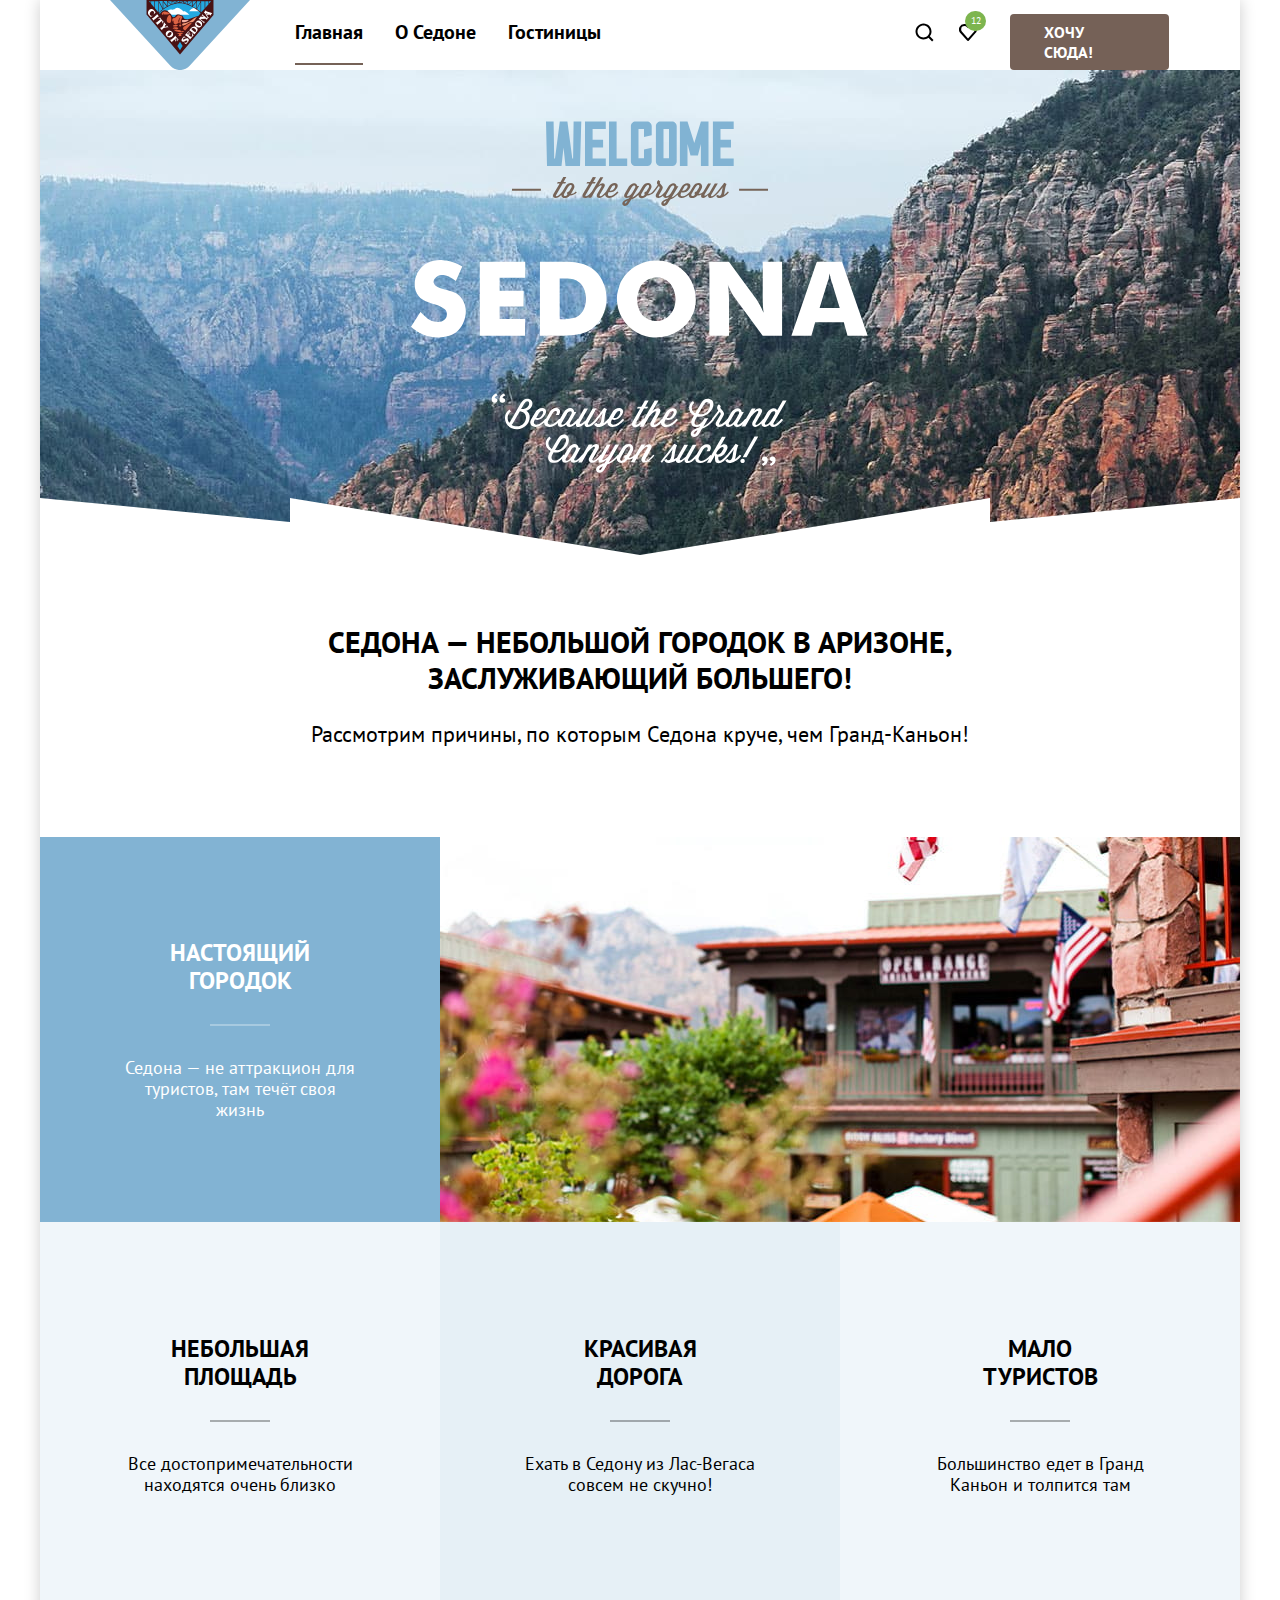
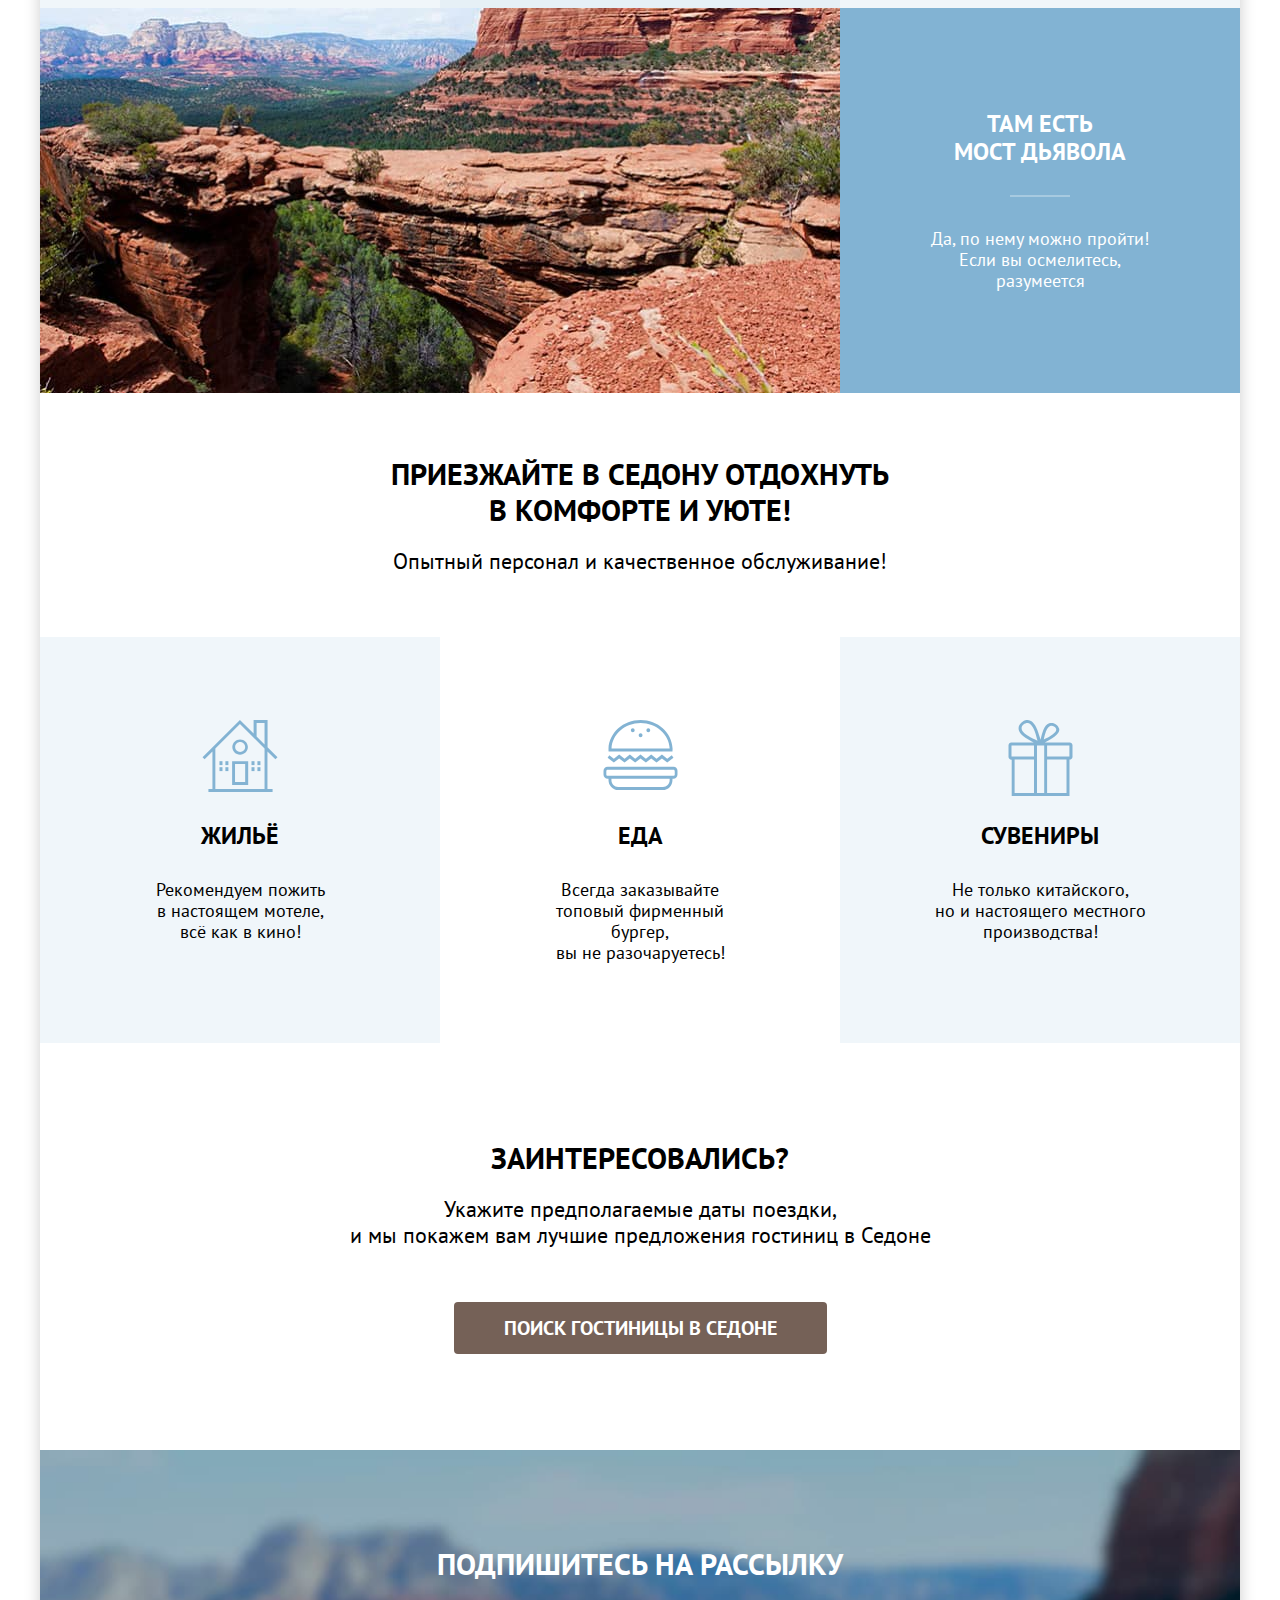
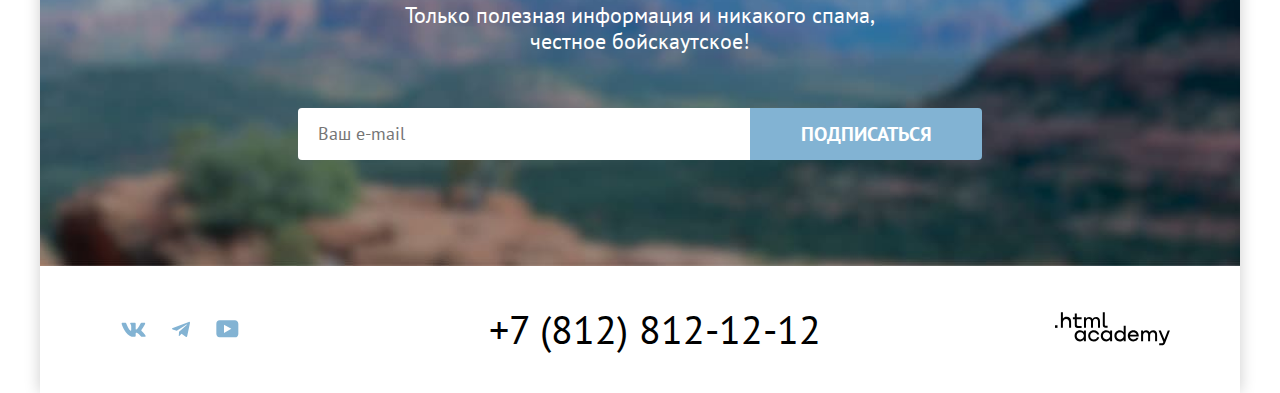
==== commit 71478da1: "Исправляет ошибки" ====
--- a/index.html
+++ b/index.html
@@ -3,6 +3,7 @@
 <head>
   <meta charset="utf-8">
   <title>HTML Academy: Седона</title>
+  <link rel="icon" type="image/png" sizes="32x32" href="images/favicon.png">
   <link rel="stylesheet" href="styles/styles.css">
 </head>
 <body class="body">
@@ -46,7 +47,7 @@
               <span class="number">12</span>
             </a>
           </li>
-          <li class="user-menu-item ">
+          <li class="user-menu-item">
             <a href="#" class="user-menu-want">Хочу сюда!</a>
           </li>
         </ul>
@@ -66,7 +67,7 @@
               <h3 class="reason-title">Настоящий городок</h3>
               <p class="describe-blue">Седона — не аттракцион для туристов, там течёт своя жизнь</p>
             </div>
-            <img class="desc" src="./images/photo-1.jpg" alt="Кафе в Седоне" width="800" height="385">
+            <img class="desc" src="./images/photo-1.jpg" alt="Сооружение в Седоне" width="800" height="385">
           </li>
           <li class="reason-item">
             <div class="div">
@@ -106,11 +107,11 @@
           </li>
           <li class="advantages-item advantages-item-burger">
             <h3 class="advantages-title">Еда</h3>
-            <p class="advantages-desc">Всегда заказывайте<br> топовый фирменный бургер, <br> вы не разочаруетесь!</p>
+            <p class="advantages-desc">Всегда заказывайте<br>топовый фирменный бургер, <br> вы не разочаруетесь!</p>
           </li>
           <li class="advantages-item advantages-item-present">
             <h3 class="advantages-title">Сувениры</h3>
-            <p class="advantages-desc">Не только китайского, <br>но и настоящего местного <br>производства!</p>
+            <p class="advantages-desc">Не только китайского,<br> но и настоящего местного<br> производства!</p>
           </li>
         </ul>
       </section>
@@ -164,7 +165,7 @@
         <div class="phone">
           <a class="button" href="tel:+78128121212">+7 (812) 812-12-12</a>
         </div>
-        <div class="text">
+        <div class="text-logo">
           <a class="navigation-logo" href="https://htmlacademy.ru/">
             <svg width="115" height="34" viewBox="0 0 115 34" fill="none" xmlns="http://www.w3.org/2000/svg">
               <path d="M0 13.2564V15.8564H2.5V13.2564H0Z" fill="currentColor" />
@@ -210,9 +211,12 @@
   <div class="modal modal-close">
     <div class="modal-container">
       <button class="modal-close-button" type="button">
-        <svg class="close-svg" width="15" height="15" viewBox="0 0 15 15" fill="none" xmlns="http://www.w3.org/2000/svg">
-          <path d="M14.4905 1.78288L13.1982 0.49057L7.49048 6.19826L1.78279 0.49057L0.490479 1.78288L6.19817 7.49057L0.490479 13.1983L1.78279 14.4906L7.49048 8.78288L13.1982 14.4906L14.4905 13.1983L8.78279 7.49057L14.4905 1.78288Z" fill="black"/>
-          </svg>          
+        <svg class="close-svg" width="15" height="15" viewBox="0 0 15 15" fill="none"
+          xmlns="http://www.w3.org/2000/svg">
+          <path
+            d="M14.4905 1.78288L13.1982 0.49057L7.49048 6.19826L1.78279 0.49057L0.490479 1.78288L6.19817 7.49057L0.490479 13.1983L1.78279 14.4906L7.49048 8.78288L13.1982 14.4906L14.4905 13.1983L8.78279 7.49057L14.4905 1.78288Z"
+            fill="black" />
+        </svg>
         <span class="visually-hidden">Закрыть</span>
       </button>
       <section class="modal-content">
@@ -220,14 +224,18 @@
         <form class="modal-form" method="post" action="https://echo.htmlacademy.ru/">
           <div class="form-container">
             <label class="modal-label-form" for="arrival-date">Дата Заезда:</label>
-            <input type="text" id="arrival-date" name="arrival-date" class="date" value="27 апреля 2020">
+            <div class="container-date">
+              <input class="date" type="text" id="arrival-date" name="arrival-date" value="27 апреля 2020" placeholder="Укажите дату">
+              <p class="comment"> Мы не можем отправить вас в прошлое.</p>
+            </div>
           </div>
-          <p class="comment"> Мы не можем отправить вас в прошлое.</p>
           <div class="form-container">
             <label class="modal-label-form" for="departure-date">Дата Выезда:</label>
-            <input type="text" id="departure-date" name="departure-date" class="date" value="1 сентября 2023">
+            <div class="container-date">
+              <input class="date" type="text" id="departure-date" name="departure-date" value="1 сентября 2023" placeholder="Укажите дату">
+              <p class="comment comment2">На эти даты есть свободные номера. Пока есть.</p>
+            </div>
           </div>
-          <p class="comment comment2">На эти даты есть свободные номера. Пока есть.</p>
           <div class="container-people">
             <div class="people">
               <label class="modal-label-form" for="adults"> Взрослые:</label>
@@ -238,7 +246,7 @@
                     <path d="M3 9V11H17V9H3Z" fill="currentColor" />
                   </svg>
                 </button>
-                <input class="people-number" type="number" min="0" id="adults" name="number" placeholder="2">
+                <input class="people-number" type="number" min="0" id="adults" name="adults" value="2">
                 <button class="plus" type="button">
                   <svg class="plus-icon" width="20" height="20" viewBox="0 0 20 20" fill="none"
                     xmlns="http://www.w3.org/2000/svg">
@@ -272,7 +280,7 @@
                       <path d="M3 9V11H17V9H3Z" fill="currentColor" />
                     </svg>
                   </button>
-                  <input class="people-number" type="number" min="0" id="children" name="number" placeholder="2">
+                  <input class="people-number" type="number" min="0" id="children" name="children" value="2">
                   <button class="plus" type="button">
                     <svg class="plus-icon" width="20" height="20" viewBox="0 0 20 20" fill="none"
                       xmlns="http://www.w3.org/2000/svg">
@@ -290,4 +298,5 @@
   </div>
   <script src="./scripts/script.js"></script>
 </body>
+
 </html>--- a/styles/styles.css
+++ b/styles/styles.css
@@ -15,7 +15,8 @@
 }
 
 .body {
-  font-family: "PT Sans", "Arial", sans-serif;
+  min-width: 1200px;
+  font-family: "PT Sans", Arial, sans-serif;
   font-size: 18px;
   font-weight: 400;
   line-height: 21px;
@@ -61,8 +62,6 @@
   opacity: 1;
 }
 
-.logo {}
-
 .navigation {
   margin: 0;
   padding: 0 70px;
@@ -83,8 +82,6 @@
   display: flex;
   flex-wrap: wrap;
 }
-
-.menu-item {}
 
 .menu-link:hover {
   opacity: 0.7;
@@ -134,10 +131,6 @@
   flex-wrap: wrap;
 }
 
-.user-menu-item {}
-
-.search {}
-
 .user-menu-search {
   font-size: 20px;
   font-weight: 700;
@@ -195,8 +188,6 @@
 .favorit {
   position: absolute;
   top: 24px;
-  right: 0;
-  bottom: 0;
   left: 13px;
 }
 
@@ -223,7 +214,6 @@
   margin-top: 14px;
   margin-left: 20px;
   width: 92px;
-  height: 20px;
   font-size: 16px;
   font-weight: 700;
   line-height: 20px;
@@ -341,7 +331,7 @@
 }
 
 .reason-item {
-  background: #83b3d333;
+  background: rgba(131, 179, 211, 0.2);
   color: #000000;
   display: flex;
 
@@ -395,7 +385,7 @@
 }
 
 .describe {
-  width: 230px;
+  width: 232px;
   margin: 0 auto;
   padding-top: 62px;
   position: relative;
@@ -454,12 +444,12 @@
 
 .advantages-item {
   width: 400px;
-  background-color: #83b3d31f;
-  padding-top: 184px;
-  padding-bottom: 81px;
+  background-color: rgba(131, 179, 211, 0.122);
+  padding: 80px 85px;
   background-image: url("../images/house.svg");
   background-repeat: no-repeat;
   background-position: center 83px;
+  box-sizing: border-box;
 }
 
 .advantages-item:nth-child(2n) {
@@ -479,7 +469,8 @@
 }
 
 .advantages-title {
-  margin: 0 85px 0;
+  margin: 0;
+  padding-top: 105px;
   font-size: 24px;
   font-weight: 700;
   line-height: 28px;
@@ -488,8 +479,7 @@
 }
 
 .advantages-desc {
-  margin: 0 85px 0;
-  padding-top: 29px;
+  margin: 29px 0 0;
   font-size: 18px;
   font-weight: 400;
   line-height: 21px;
@@ -535,7 +525,7 @@
   text-decoration: none;
   text-transform: uppercase;
   display: inline-block;
-  padding: 8px 50px 8px;
+  padding: 8px 50px;
   max-width: 600px;
   box-sizing: border-box;
 }
@@ -557,8 +547,6 @@
 .button-search:disabled {
   background: #e5e5e5;
 }
-
-.page-footer {}
 
 .subscribe {
   padding-top: 96px;
@@ -582,7 +570,6 @@
 }
 
 .subscribe-desc {
-  max-width: 650px;
   margin: 0 auto;
   padding-top: 20px;
   color: #ffffff;
@@ -609,7 +596,7 @@
   width: 452px;
   border: 3px solid transparent;
   min-height: 52px;
-  padding-left: 20px;
+  padding-left: 17px;
   box-sizing: border-box;
 }
 
@@ -624,7 +611,8 @@
 }
 
 .email:active {
-  border: 2px solid #000000;
+  border: 3px solid transparent;
+  outline: 2px solid #000000;
 }
 
 .email-catalog {
@@ -637,7 +625,7 @@
   background-color: #f2f2f2;
   border: 3px solid transparent;
   min-height: 52px;
-  padding-left: 20px;
+  padding-left: 17px;
   box-sizing: border-box;
 }
 
@@ -652,7 +640,8 @@
 }
 
 .email-catalog:active {
-  border: 2px solid #000000;
+  border: 3px solid transparent;
+  outline: 2px solid #000000;
 }
 
 .button-subscribe {
@@ -667,6 +656,7 @@
   border-radius: 0 4px 4px 0;
   border: none;
   font-family: "PT Sans", Arial, sans-serif;
+  cursor: pointer;
 }
 
 .button-subscribe:hover {
@@ -701,8 +691,6 @@
   padding: 0;
   width: 141px;
 }
-
-.social-item {}
 
 .social-link {
   display: flex;
@@ -755,7 +743,7 @@
   color: rgba(117, 97, 87, 0.302);
 }
 
-.text {
+.text-logo {
   display: block;
   padding-top: 3px;
 }
@@ -777,8 +765,6 @@
 .navigation-logo:active {
   color: rgba(117, 97, 87, 0.302);
 }
-
-.logo-html {}
 
 .main-inner {
   padding: 0;
@@ -790,7 +776,7 @@
   background-image: url("../images/imagecatalog/filtr.jpg");
   background-repeat: no-repeat;
   background-size: cover;
-  padding: 35px 70px 55px 70px;
+  padding: 35px 70px 55px;
 }
 
 .inner-header-title {
@@ -805,7 +791,7 @@
 .breadcrumbs {
   flex-wrap: wrap;
   width: 1060px;
-  margin-top: 8px;
+  margin-top: 7px;
   padding: 0;
   list-style: none;
   display: flex;
@@ -821,7 +807,7 @@
   content: "";
   width: 12px;
   height: 12px;
-  background-image: url(../images/imagecatalog/arrow.svg);
+  background-image: url("../images/imagecatalog/arrow.svg");
   background-repeat: no-repeat;
   top: 5px;
   right: 1px;
@@ -833,12 +819,11 @@
 }
 
 .breadcrumbs-link {
-  width: 6px;
-  height: 9px;
   font-weight: 400;
   font-size: 16px;
   line-height: 21px;
   color: #ffffff;
+  cursor: pointer;
 }
 
 .breadcrumbs-link:hover {
@@ -862,8 +847,6 @@
   margin: 6px 11px 2px 10px;
 }
 
-.icon-main-menu {}
-
 .form {
   display: grid;
   grid-template-columns: 151px 221px 288px 191px;
@@ -917,6 +900,7 @@
   font-size: 18px;
   line-height: 23px;
   color: #ffffff;
+  cursor: pointer;
 }
 
 .checkbox-label::before {
@@ -967,6 +951,7 @@
   font-weight: 400;
   line-height: 23px;
   color: #ffffff;
+  cursor: pointer;
 }
 
 .radio-label::before {
@@ -1011,7 +996,7 @@
 .cost {
   position: relative;
   display: flex;
-  margin-top: 32px;
+  margin-top: 33px;
   gap: 2px;
 }
 
@@ -1023,7 +1008,7 @@
   border: none;
   box-sizing: border-box;
   padding: 15px 41px 15px 20px;
-  font-family: 'PT Sans', "Arial", sans-serif;
+  font-family: 'PT Sans', Arial, sans-serif;
   font-weight: 700;
   font-size: 18px;
   line-height: 24px;
@@ -1044,6 +1029,11 @@
   outline: 2px solid #000000;
 }
 
+.cost-from:placeholder-shown {
+  background-color: #f2f2f2;
+  outline: 2px solid #000000;
+}
+
 .catalog-filter-from {
   position: absolute;
   top: 14px;
@@ -1057,8 +1047,6 @@
 .catalog-filter-till {
   position: absolute;
   top: 14px;
-  right: 0;
-  bottom: 0;
   left: 249px;
 }
 
@@ -1123,9 +1111,9 @@
 }
 
 .apply {
-  font-family: "PT Sans", "Arial", sans-serif;
-  display: block;
-  margin-top: 56px;
+  font-family: "PT Sans", Arial, sans-serif;
+  display: block;
+  margin-top: 57px;
   font-weight: 700;
   font-size: 16px;
   line-height: 20px;
@@ -1136,9 +1124,10 @@
   background: #82b3d3;
   box-sizing: border-box;
   width: 191px;
-  padding: 8px 50px 8px 50px;
+  padding: 8px 50px;
   border-radius: 4px;
   border: none;
+  cursor: pointer;
 }
 
 .apply:hover {
@@ -1160,7 +1149,7 @@
 }
 
 .reset {
-  font-family: "PT Sans", "Arial", sans-serif;
+  font-family: "PT Sans", Arial, sans-serif;
   display: block;
   margin-top: 33px;
   font-weight: 700;
@@ -1172,13 +1161,14 @@
   text-decoration: none;
   box-sizing: border-box;
   width: 191px;
-  padding: 8px 50px 8px 50px;
+  padding: 8px 50px;
   background: transparent;
   border: none;
+  cursor: pointer;
 }
 
 .reset:hover {
-  opacity: 60%;
+  opacity: 0.6;
 }
 
 .reset:focus {
@@ -1191,11 +1181,11 @@
 }
 
 .reset:disabled {
-  opacity: 10%;
+  opacity: 0.1;
 }
 
 .catalog-hotels {
-  padding: 50px 70px 38px;
+  padding: 50px 70px 39px;
   display: flex;
   width: 1060px;
 }
@@ -1212,7 +1202,7 @@
 
 .select-control {
   font-family: "PT Sans";
-  padding: 12px 17px 12px 17px;
+  padding: 12px 33px 12px 17px;
   margin-left: 201px;
   font-weight: 400;
   font-size: 18px;
@@ -1252,14 +1242,8 @@
   background-repeat: no-repeat;
 }
 
-.cheap {}
-
-.expensive {}
-
-.number-stars {}
-
 .button-cards {
-  margin-left: 28px;
+  margin-left: 30px;
   display: flex;
   width: 200px;
   flex-wrap: wrap;
@@ -1313,8 +1297,7 @@
   padding: 0;
   margin: 0 70px;
   list-style: none;
-  row-gap: 18px;
-  column-gap: 20px;
+  gap: 18px 20px;
   position: relative;
 }
 
@@ -1323,15 +1306,13 @@
   position: absolute;
   border: 1px solid #e6e6e6;
   width: 1060px;
-  height: 0px;
   bottom: -38px;
 }
 
 .hotel-card {
   grid-template-columns: 140px 140px;
-  column-gap: 20px;
+  gap: 16px 20px;
   display: grid;
-  row-gap: 16px;
   width: 300px;
   min-height: 398px;
   border-radius: 4px;
@@ -1347,19 +1328,28 @@
 
 .hotel-card-link:hover {
   opacity: 0.8;
-  transform: scale(1.1);
+}
+
+.hotel-card-link:hover .hotel-card-image {
+  transform: scale(1.05);
 }
 
 .hotel-card-link:focus {
   outline: none;
   opacity: 0.6;
+}
+
+.hotel-card-link:focus .hotel-card-image {
+  transform: scale(1.05);
 }
 
 .hotel-card-link:active {
  opacity: 0.3;
 }
 
-.hotel-card-image {}
+.hotel-card-image {
+  transition: all 0.5s ease;
+}
 
 .hotel-card-title {
   margin: 0;
@@ -1396,7 +1386,6 @@
   box-sizing: border-box;
   border-radius: 4px;
   width: 140px;
-  height: 36px;
 }
 
 .hotel-details:hover {
@@ -1424,14 +1413,13 @@
   line-height: 20px;
   text-align: center;
   color: #ffffff;
-  background-color: #82B3D3;
+  background-color: #82b3d3;
   text-decoration: none;
   text-transform: uppercase;
   padding: 8px 15px;
   box-sizing: border-box;
   border-radius: 4px;
   width: 140px;
-  height: 36px;
 }
 
 .green-button {
@@ -1446,7 +1434,6 @@
   box-sizing: border-box;
   border-radius: 4px;
   width: 140px;
-  height: 36px;
   background: #7db54f;
 }
 
@@ -1538,8 +1525,7 @@
 
 .pagination-item1 {
   background: #f2f2f2;
-  width: 60px;
-  height: 60px;
+  min-width: 60px;
   border-radius: 4px;
   list-style: none;
 }
@@ -1677,7 +1663,7 @@
   width: 717px;
   min-height: 576px;
   background: #ffffff;
-  padding: 64px 70px 64px 70px;
+  padding: 64px 70px;
   border-radius: 30px;
   box-sizing: border-box;
 }
@@ -1687,13 +1673,14 @@
   width: 52px;
   height: 52px;
   position: absolute;
-  top: 64px;
-  right: 51px;
+  top: 65px;
+  right: 52px;
   border-radius: 50%;
   border: none;
   display: flex;
   align-items: center;
   justify-content: center;
+  cursor: pointer;
 }
 
 .modal-close-button:hover {
@@ -1708,38 +1695,34 @@
   opacity: 0.3;
 }
 
-.modal-content {}
-
 .modal-title {
   padding: 0;
-  margin: 0 0 64px 0;
+  margin: 0 0 64px;
   font-weight: 700;
   font-size: 30px;
   line-height: 36px;
   text-transform: uppercase;
 }
 
-.modal-form {}
-
 .form-container {
-  margin-bottom: 4px;
   display: flex;
   justify-content: space-between;
-  flex-wrap: wrap;
-  align-items: center;
+  align-items: start;
 }
 
 .modal-label-form {
+  padding-top: 12px;
   width: 137px;
   font-weight: 700;
   font-size: 20px;
   line-height: 24px;
-  align-self: center;
+  align-self: start;
   text-transform: capitalize;
 }
 
 .comment {
-  margin: 0 0 23px 157px;
+  width: 380px;
+  margin: 0 20px 23px;
   padding: 0;
   font-weight: 400;
   font-size: 16px;
@@ -1752,7 +1735,8 @@
 }
 
 .date {
-  font-family: "PT Sans", "Arial", sans-serif;
+  margin-bottom: 4px;
+  font-family: "PT Sans", Arial, sans-serif;
   font-weight: 700;
   font-size: 18px;
   line-height: 24px;
@@ -1776,6 +1760,11 @@
 }
 
 .date:active {
+  outline: none;
+  background-color: #f2f2f2;
+}
+
+.date:placeholder-shown {
   outline: 2px solid #000000;
   background-color: #f2f2f2;
 }
@@ -1802,6 +1791,7 @@
   border-radius: 4px;
   background-color: #f2f2f2;
   min-width: 111px;
+  height: 48px;
 }
 
 .minus {
@@ -1811,6 +1801,7 @@
   width: 40px;
   height: 48px;
   position: relative;
+  cursor: pointer;
 }
 
 .minus:focus {
@@ -1831,7 +1822,7 @@
 }
 
 .minus:focus-within .minus-icon {
-  outline: 3px solid #82B3D3;
+  outline: 3px solid #82b3d3;
   border-radius: 4px;
   color: #000000;
 }
@@ -1847,6 +1838,7 @@
   width: 40px;
   height: 48px;
   position: relative;
+  cursor: pointer;
 }
 
 .plus:focus {
@@ -1862,7 +1854,7 @@
 }
 
 .plus:focus-within .plus-icon {
-  outline: 3px solid #82B3D3;
+  outline: 3px solid #82b3d3;
   border-radius: 4px;
   color: #000000;
 }
@@ -1872,7 +1864,7 @@
 }
 
 .people-number {
-  font-family: "PT Sans", "Arial", sans-serif;
+  font-family: "PT Sans", Arial, sans-serif;
   font-weight: 700;
   font-size: 18px;
   line-height: 24px;
@@ -1979,7 +1971,7 @@
 .button-modal {
   width: 577px;
   padding: 18px 77px;
-  background: #83B3D3;
+  background: #83b3d3;
   border-radius: 10px;
   border: none;
   font-weight: 700;
@@ -1988,7 +1980,8 @@
   align-items: center;
   text-align: center;
   text-transform: uppercase;
-  color: #FFFFFF;
+  color: #ffffff;
+  cursor: pointer;
 }
 
 .button-modal:hover {
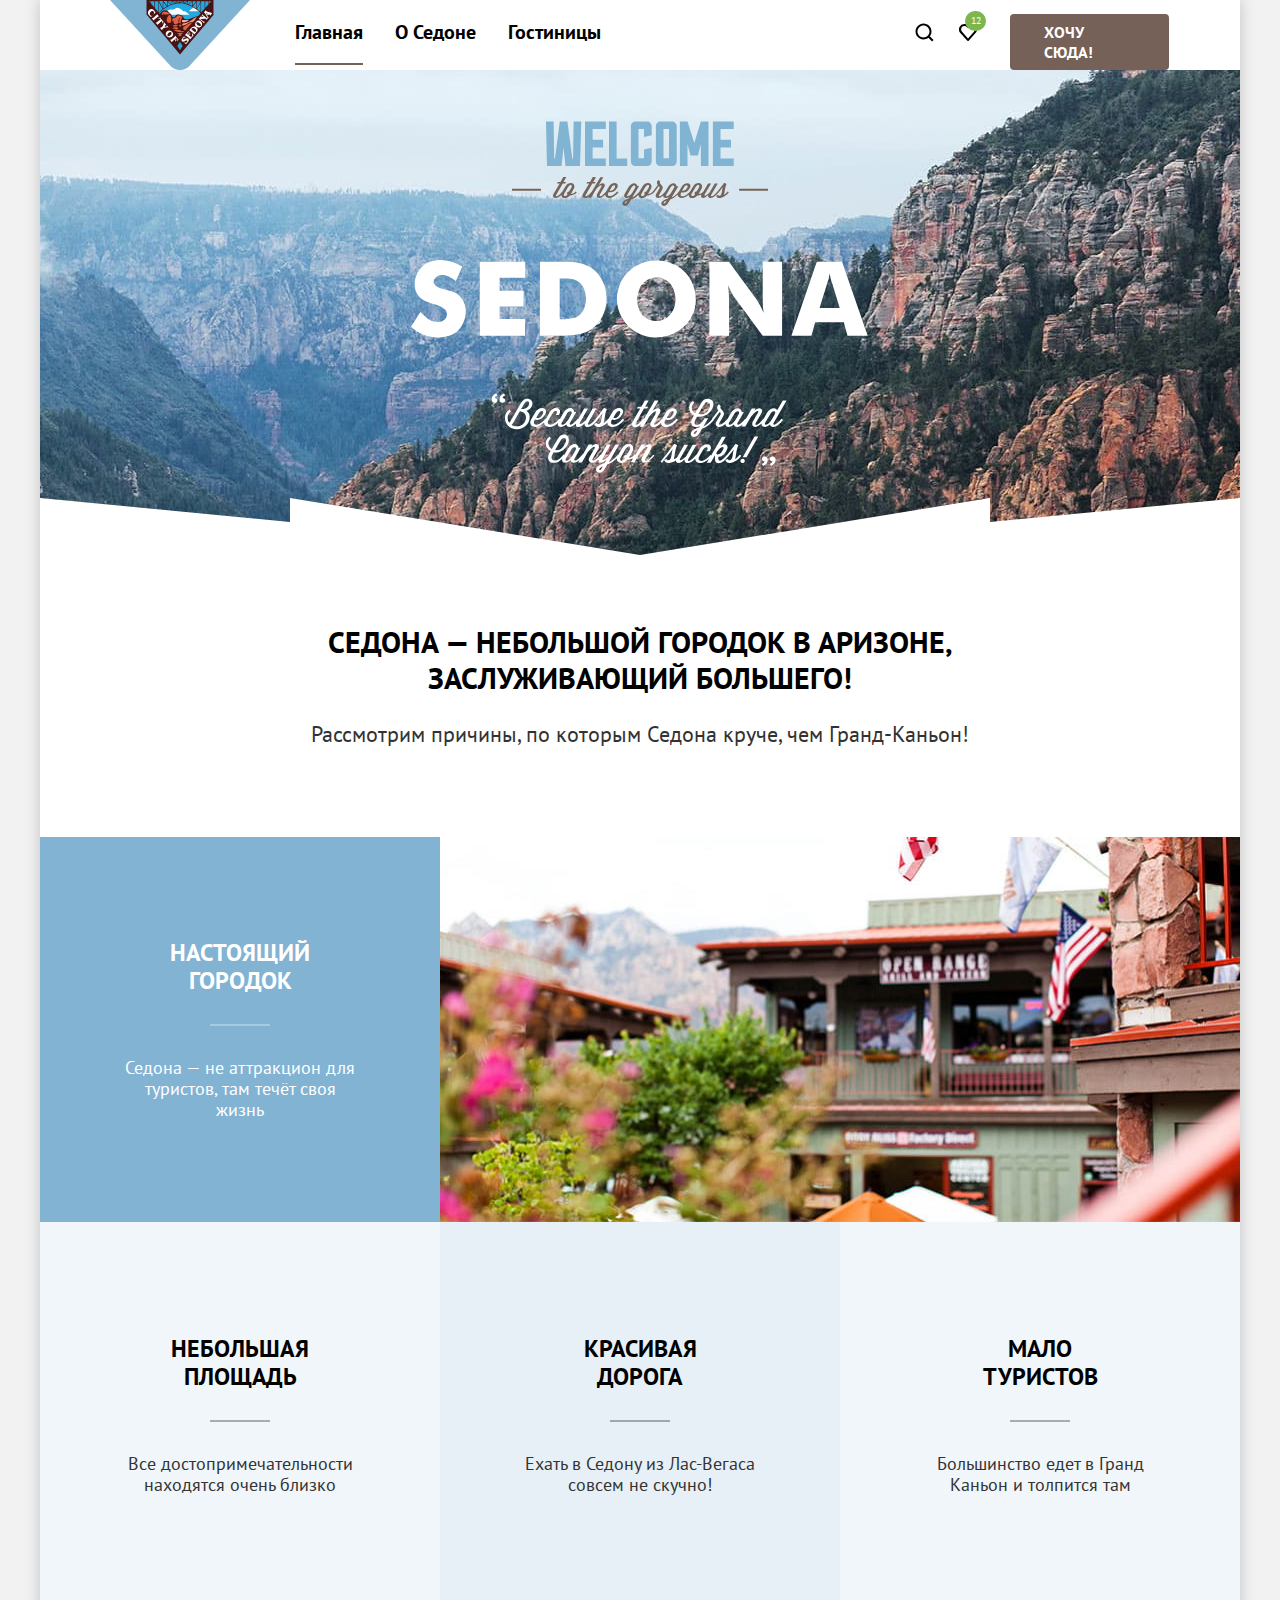
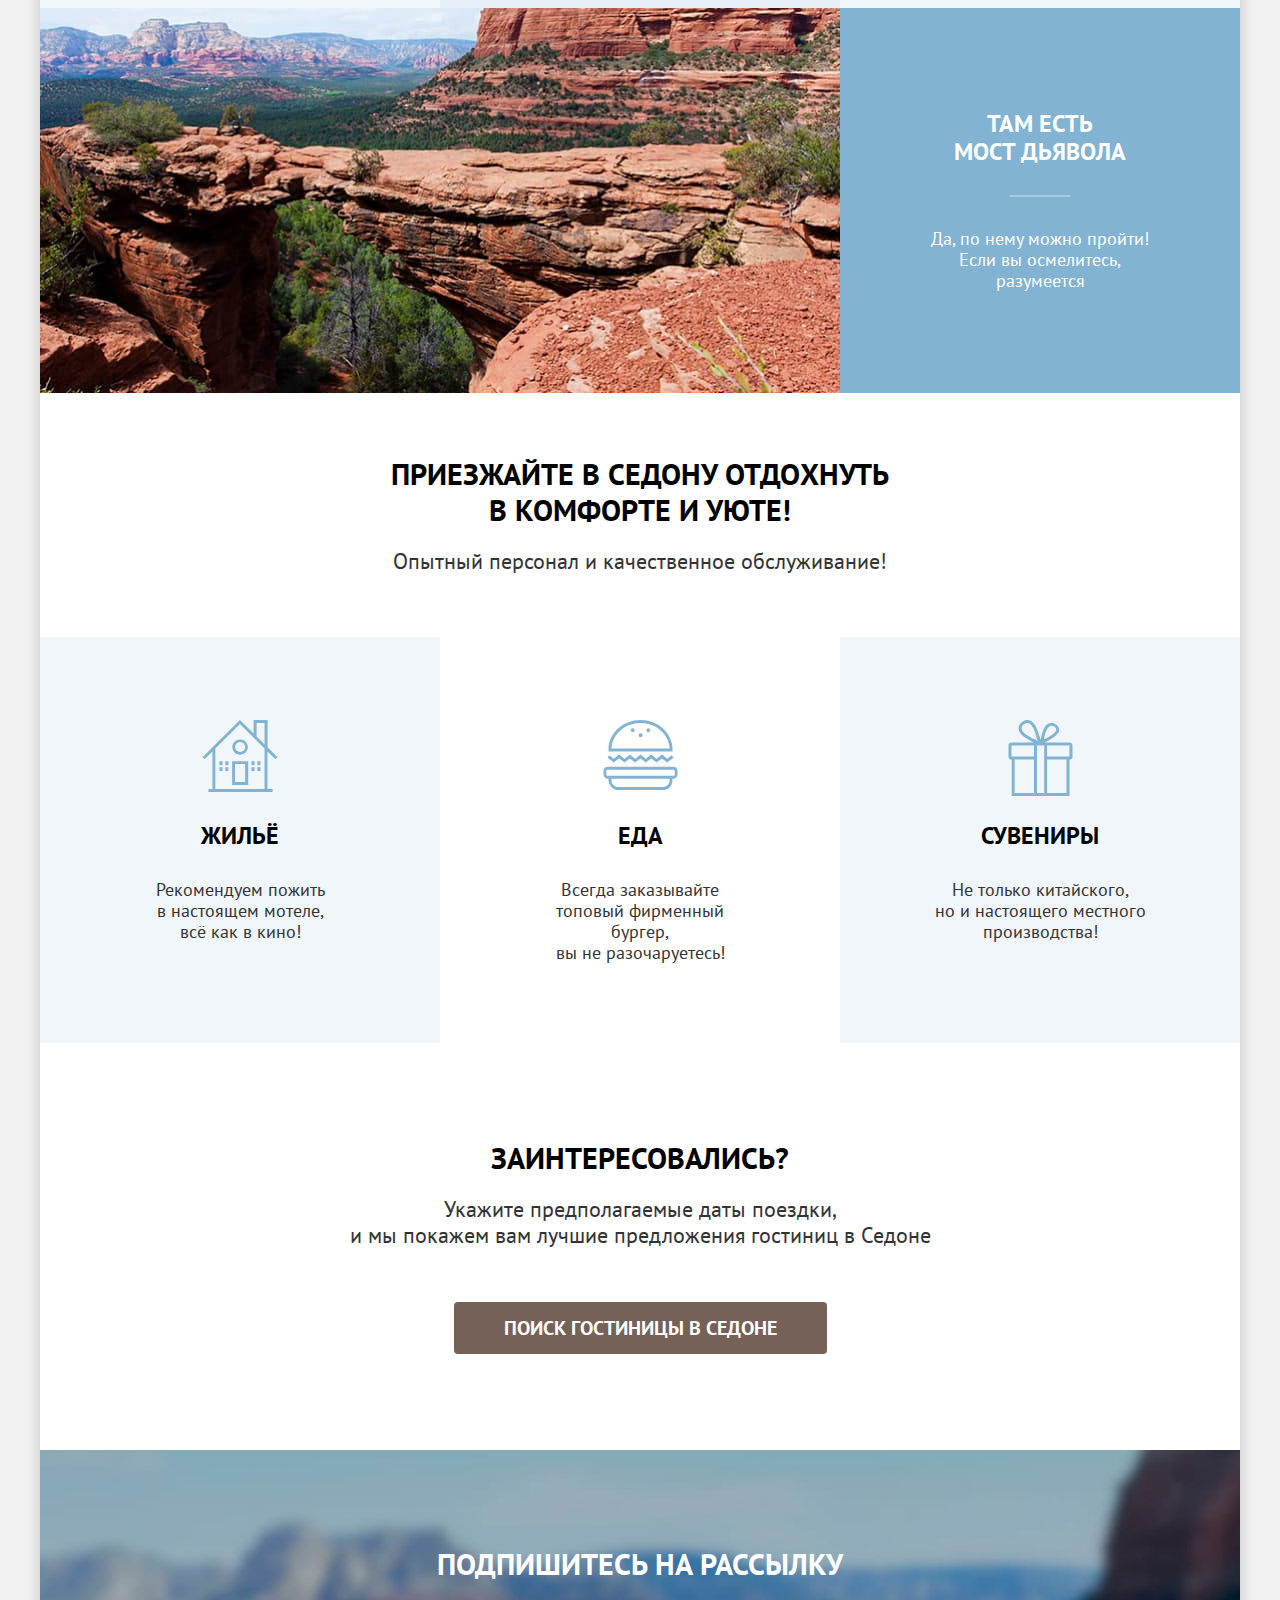
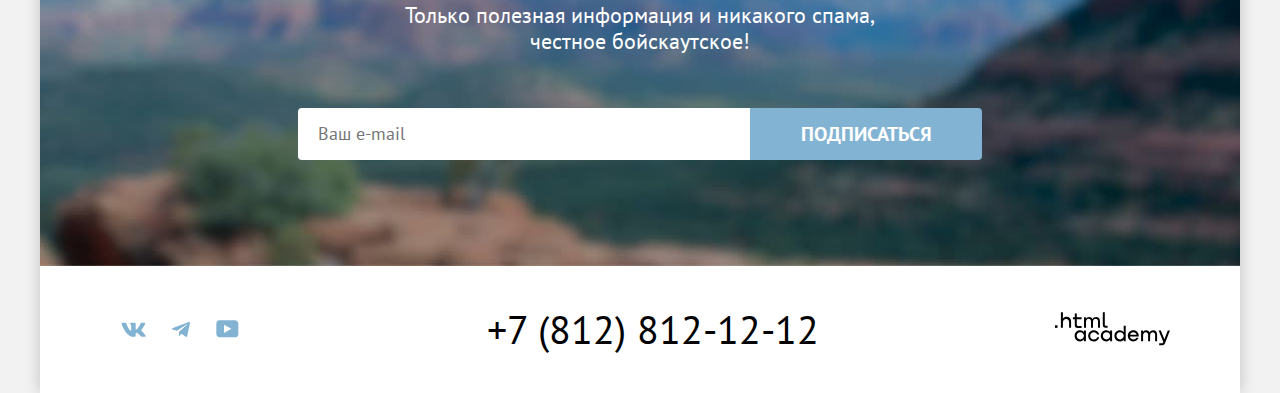
==== commit c11d6de5: "Merge pull request #11 from Armine999/master" ====
--- a/index.html
+++ b/index.html
@@ -10,7 +10,7 @@
   <div class="container">
     <header class="page-header">
       <a class="logo-link" href="#">
-        <img class="logo" src="./images/logotip.svg" alt="Логотип сайта городка Седона" width="140" height="70">
+        <img class="logo" src="./images/logotype.svg" alt="Логотип сайта городка Седона" width="140" height="70">
       </a>
       <nav class="navigation">
         <ul class="menu-list">
@@ -37,8 +37,8 @@
             </a>
           </li>
           <li class="user-menu-item">
-            <a href="#" class="user-menu-favorit">
-              <svg class="favorit" xmlns="http://www.w3.org/2000/svg" width="18" height="17" fill="none">
+            <a href="#" class="user-menu-favorite">
+              <svg class="favorite" xmlns="http://www.w3.org/2000/svg" width="18" height="17" fill="none">
                 <path
                   d="M8.9 17a1 1 0 0 1-.8-.4l-7-7.9A5.4 5.4 0 0 1 5.5 0C6.8 0 8 .5 9 1.3a5.5 5.5 0 0 1 9 4.1c0 1.3-.5 2.5-1.3 3.4l-7 7.9c-.2.2-.4.3-.8.3Zm-6-9.5L9 14.4l6.2-7c.5-.5.7-1.2.7-2 0-1.8-1.5-3.3-3.3-3.3-1 0-2 .5-2.7 1.3-.3.3-.6.4-.9.4-.3 0-.6-.2-.8-.4a3.7 3.7 0 0 0-2.7-1.3 3.3 3.3 0 0 0-3.3 3.3c-.1.9.3 1.6.7 2.1-.1 0-.1 0 0 0Z"
                   fill="currentColor"></path>
@@ -225,33 +225,35 @@
           <div class="form-container">
             <label class="modal-label-form" for="arrival-date">Дата Заезда:</label>
             <div class="container-date">
-              <input class="date" type="text" id="arrival-date" name="arrival-date" value="27 апреля 2020" placeholder="Укажите дату">
+              <input class="date" type="text" id="arrival-date" name="arrival-date" value="27 апреля 2020" placeholder="Укажите дату" required>
               <p class="comment"> Мы не можем отправить вас в прошлое.</p>
             </div>
           </div>
           <div class="form-container">
             <label class="modal-label-form" for="departure-date">Дата Выезда:</label>
             <div class="container-date">
-              <input class="date" type="text" id="departure-date" name="departure-date" value="1 сентября 2023" placeholder="Укажите дату">
-              <p class="comment comment2">На эти даты есть свободные номера. Пока есть.</p>
+              <input class="date" type="text" id="departure-date" name="departure-date" value="1 сентября 2023" placeholder="Укажите дату" required>
+              <p class="comment comment-error">На эти даты есть свободные номера. Пока есть.</p>
             </div>
           </div>
           <div class="container-people">
             <div class="people">
               <label class="modal-label-form" for="adults"> Взрослые:</label>
               <div class="container-number">
-                <button class="minus" type="button">
+                <button class="minus-plus" type="button">
                   <svg class="minus-icon" width="20" height="20" viewBox="0 0 20 20" fill="none"
                     xmlns="http://www.w3.org/2000/svg">
                     <path d="M3 9V11H17V9H3Z" fill="currentColor" />
                   </svg>
+                  <span class="visually-hidden">Уменьшить</span>
                 </button>
-                <input class="people-number" type="number" min="0" id="adults" name="adults" value="2">
-                <button class="plus" type="button">
+                <input class="people-number" type="number" min="0" id="adults" name="adults" value="2" required>
+                <button class="minus-plus" type="button">
                   <svg class="plus-icon" width="20" height="20" viewBox="0 0 20 20" fill="none"
                     xmlns="http://www.w3.org/2000/svg">
                     <path d="M17 9H11V3H9V9H3V11H9V17H11V11H17V9Z" fill="currentColor" />
                   </svg>
+                  <span class="visually-hidden">Увеличить</span>
                 </button>
               </div>
             </div>
@@ -266,6 +268,7 @@
                       <path fill-rule="evenodd" clip-rule="evenodd" d="M12 7H14V9H12V7ZM14 19H12V10H14V19Z"
                         fill="white" />
                     </svg>
+                    <span class="visually-hidden">Уточняющий комментарий</span>
                   </button>
                   <span class="tultip-container">
                     <span class="tultip-text"> Укажите количество детей, которые будут с вами,
@@ -274,18 +277,20 @@
                   </span>
                 </span>
                 <span class="container-number">
-                  <button class="minus" type="button">
+                  <button class="minus-plus" type="button">
                     <svg class="minus-icon" width="20" height="20" viewBox="0 0 20 20" fill="none"
                       xmlns="http://www.w3.org/2000/svg">
-                      <path d="M3 9V11H17V9H3Z" fill="currentColor" />
+                      <path d="M3 9V11H17V9H3Z" fill="currentColor" />  
                     </svg>
+                    <span class="visually-hidden">Уменьшить</span>
                   </button>
-                  <input class="people-number" type="number" min="0" id="children" name="children" value="2">
-                  <button class="plus" type="button">
+                  <input class="people-number" type="number" min="0" id="children" name="children" value="2" required>
+                  <button class="minus-plus" type="button">
                     <svg class="plus-icon" width="20" height="20" viewBox="0 0 20 20" fill="none"
                       xmlns="http://www.w3.org/2000/svg">
                       <path d="M17 9H11V3H9V9H3V11H9V17H11V11H17V9Z" fill="currentColor" />
                     </svg>
+                    <span class="visually-hidden">Увеличить</span>
                   </button>
                 </span>
               </span>
--- a/styles/styles.css
+++ b/styles/styles.css
@@ -2,7 +2,7 @@
   font-family: "PT Sans";
   font-style: normal;
   font-weight: 400;
-  src: url("../fonts/ptsans-400.woff2") format(woff2);
+  src: url("../fonts/ptsans-400.woff2") format("woff2");
   font-display: swap;
 }
 
@@ -10,18 +10,18 @@
   font-family: "PT Sans";
   font-style: normal;
   font-weight: 700;
-  src: url("../fonts/ptsans-700.woff2") format(woff2);
+  src: url("../fonts/ptsans-700.woff2") format("woff2");
   font-display: swap;
 }
 
 .body {
   min-width: 1200px;
-  font-family: "PT Sans", Arial, sans-serif;
+  font-family: "PT Sans", "Arial", sans-serif;
   font-size: 18px;
   font-weight: 400;
   line-height: 21px;
   color: #000000;
-  background-color: #ffffff;
+  background-color: #f2f2f2;
   margin: 0;
   padding: 0;
 }
@@ -159,7 +159,7 @@
   background-color: rgba(181, 186, 190, 0.388);
 }
 
-.user-menu-favorit {
+.user-menu-favorite {
   position: relative;
   text-decoration: none;
   color: #000000;
@@ -168,24 +168,24 @@
   display: block;
 }
 
-.user-menu-favorit:hover {
+.user-menu-favorite:hover {
   background-color: rgba(131, 179, 211, 0.158);
   opacity: 0.7;
 }
 
-.user-menu-favorit:focus {
+.user-menu-favorite:focus {
   outline: none;
   opacity: 0.7;
   background-color: rgba(131, 179, 211, 0.158);
 }
 
-.user-menu-favorit:active {
+.user-menu-favorite:active {
   opacity: 1.0;
   color: #000000;
   background-color: rgba(181, 186, 190, 0.388);
 }
 
-.favorit {
+.favorite {
   position: absolute;
   top: 24px;
   left: 13px;
@@ -240,10 +240,6 @@
 .user-menu-want:active {
   color: rgba(255, 255, 255, 0.302);
   background: #756157;
-}
-
-.user-menu-want:disabled {
-  background: #e5e5e5;
 }
 
 .page-main {
@@ -310,6 +306,7 @@
   line-height: 26px;
   text-align: center;
   max-width: 660px;
+  color: #333333;
 }
 
 .reason-list {
@@ -389,6 +386,7 @@
   margin: 0 auto;
   padding-top: 62px;
   position: relative;
+  color: #333333;
 }
 
 .describe::before {
@@ -424,6 +422,7 @@
   font-size: 22px;
   line-height: 26px;
   max-width: 600px;
+  color: #333333;
 }
 
 .advantages {
@@ -484,6 +483,7 @@
   font-weight: 400;
   line-height: 21px;
   text-align: center;
+  color: #333333;
 }
 
 .search-text {
@@ -512,6 +512,7 @@
   line-height: 26px;
   text-align: center;
   max-width: 600px;
+  color: #333333;
 }
 
 .button-search {
@@ -544,10 +545,6 @@
   background: #756157;
 }
 
-.button-search:disabled {
-  background: #e5e5e5;
-}
-
 .subscribe {
   padding-top: 96px;
   background-color: #83b3d3;
@@ -588,7 +585,7 @@
 }
 
 .email {
-  font-family: "PT Sans", Arial, sans-serif;
+  font-family: "PT Sans", "Arial", sans-serif;
   font-size: 18px;
   font-weight: 400;
   line-height: 24px;
@@ -616,7 +613,7 @@
 }
 
 .email-catalog {
-  font-family: "PT Sans", Arial, sans-serif;
+  font-family: "PT Sans", "Arial", sans-serif;
   font-size: 18px;
   font-weight: 400;
   line-height: 24px;
@@ -655,7 +652,7 @@
   text-transform: uppercase;
   border-radius: 0 4px 4px 0;
   border: none;
-  font-family: "PT Sans", Arial, sans-serif;
+  font-family: "PT Sans", "Arial", sans-serif;
   cursor: pointer;
 }
 
@@ -715,8 +712,7 @@
 }
 
 .phone {
-  padding-left: 153px;
-  padding-right: 150px;
+  width: 720px;
   color: #000000;
   text-align: center;
   font-size: 40px;
@@ -773,7 +769,7 @@
 
 .inner {
   background-color: #156194;
-  background-image: url("../images/imagecatalog/filtr.jpg");
+  background-image: url("../images/imagecatalog/filter.jpg");
   background-repeat: no-repeat;
   background-size: cover;
   padding: 35px 70px 55px;
@@ -824,6 +820,16 @@
   line-height: 21px;
   color: #ffffff;
   cursor: pointer;
+ text-decoration: none;
+}
+
+.breadcrumbs-icon {
+  background-image: url("../images/imagecatalog/icon.svg");
+  background-repeat: no-repeat;
+  width: 13px;
+  height: 20px;
+  display: block;
+  background-position: center;
 }
 
 .breadcrumbs-link:hover {
@@ -927,7 +933,7 @@
   display: none;
 }
 
-.checkbox-input:checked+.checkbox-label::after {
+.checkbox-input:checked + .checkbox-label::after {
   display: block;
 }
 
@@ -940,6 +946,10 @@
 }
 
 .checkbox-label:active {
+  opacity: 0.3;
+}
+
+.checkbox-input:disabled + .checkbox-label {
   opacity: 0.3;
 }
 
@@ -977,7 +987,7 @@
   display: none;
 }
 
-.radio-input:checked+.radio-label::after {
+.radio-input:checked + .radio-label::after {
   display: block;
 }
 
@@ -990,6 +1000,10 @@
 }
 
 .radio-label:active {
+  opacity: 0.3;
+}
+
+.radio-input:disabled + .radio-label {
   opacity: 0.3;
 }
 
@@ -1008,7 +1022,7 @@
   border: none;
   box-sizing: border-box;
   padding: 15px 41px 15px 20px;
-  font-family: 'PT Sans', Arial, sans-serif;
+  font-family: "PT Sans", "Arial", sans-serif;
   font-weight: 700;
   font-size: 18px;
   line-height: 24px;
@@ -1111,7 +1125,7 @@
 }
 
 .apply {
-  font-family: "PT Sans", Arial, sans-serif;
+  font-family: "PT Sans", "Arial", sans-serif;
   display: block;
   margin-top: 57px;
   font-weight: 700;
@@ -1149,7 +1163,7 @@
 }
 
 .reset {
-  font-family: "PT Sans", Arial, sans-serif;
+  font-family: "PT Sans", "Arial", sans-serif;
   display: block;
   margin-top: 33px;
   font-weight: 700;
@@ -1187,11 +1201,12 @@
 .catalog-hotels {
   padding: 50px 70px 39px;
   display: flex;
+  align-items: flex-start;
   width: 1060px;
 }
 
 .hotels {
-  min-width: 338px;
+  width: 500px;
   padding-top: 6px;
   margin: 0;
   font-weight: 700;
@@ -1201,9 +1216,9 @@
 }
 
 .select-control {
-  font-family: "PT Sans";
+  font-family: "PT Sans", "Arial", sans-serif;
   padding: 12px 33px 12px 17px;
-  margin-left: 201px;
+  margin-left: 40px;
   font-weight: 400;
   font-size: 18px;
   line-height: 21px;
@@ -1212,6 +1227,7 @@
   width: 292px;
   height: 49px;
   appearance: none;
+  background-color: #ffffff;
   background-image: url("../images/imagecatalog/appearance.svg");
   background-repeat: no-repeat;
   background-position: right 18px top 18px;
@@ -1286,7 +1302,7 @@
 }
 
 .button-list {
-  background-image: url("../images/imagecatalog/veiw3.svg");
+  background-image: url("../images/imagecatalog/view3.svg");
   background-repeat: no-repeat;
   background-position: center;
 }
@@ -1313,6 +1329,7 @@
   grid-template-columns: 140px 140px;
   gap: 16px 20px;
   display: grid;
+  align-items: start;
   width: 300px;
   min-height: 398px;
   border-radius: 4px;
@@ -1373,7 +1390,7 @@
 }
 
 .hotel-details {
-  grid-column: 1 / 2;
+  font-family: "PT Sans", "Arial", sans-serif;
   font-weight: 700;
   font-size: 16px;
   line-height: 20px;
@@ -1382,10 +1399,11 @@
   background-color: #756157;
   text-decoration: none;
   text-transform: uppercase;
-  padding: 8px 25px;
+  padding: 8px 10px;
   box-sizing: border-box;
   border-radius: 4px;
   width: 140px;
+  border: none;
 }
 
 .hotel-details:hover {
@@ -1407,7 +1425,7 @@
 }
 
 .hotel-favorites {
-  grid-column: 2 / 2;
+  font-family: "PT Sans", "Arial", sans-serif;
   font-weight: 700;
   font-size: 16px;
   line-height: 20px;
@@ -1416,25 +1434,28 @@
   background-color: #82b3d3;
   text-decoration: none;
   text-transform: uppercase;
-  padding: 8px 15px;
+  padding: 8px 10px;
   box-sizing: border-box;
   border-radius: 4px;
   width: 140px;
+  border: none;
 }
 
 .green-button {
   font-weight: 700;
+  font-family: "PT Sans", "Arial", sans-serif;
   font-size: 16px;
   line-height: 20px;
   text-align: center;
   text-decoration: none;
   text-transform: uppercase;
   color: #ffffff;
-  padding: 8px 15px;
+  padding: 8px 10px;
   box-sizing: border-box;
   border-radius: 4px;
   width: 140px;
   background: #7db54f;
+  border: none;
 }
 
 .green-button:hover {
@@ -1473,33 +1494,33 @@
   background: #e5e5e5;
 }
 
-.stars-raiting {
+.stars-rating {
   margin: 10px 0;
   height: 17px;
   background: url("../images/star.svg") space 0 0;
 }
 
-.stars-raiting-one {
+.stars-rating-one {
   width: 20px;
 }
 
-.stars-raiting-two {
+.stars-rating-two {
   width: 41px;
 }
 
-.stars-raiting-three {
+.stars-rating-three {
   width: 65px;
 }
 
-.stars-raiting-four {
+.stars-rating-four {
   width: 88px;
 }
 
-.stars-raiting-five {
+.stars-rating-five {
   width: 107px;
 }
 
-.raiting {
+.rating {
   text-transform: uppercase;
   background: #f2f2f2;
   font-weight: 400;
@@ -1712,7 +1733,7 @@
 
 .modal-label-form {
   padding-top: 12px;
-  width: 137px;
+  width: 140px;
   font-weight: 700;
   font-size: 20px;
   line-height: 24px;
@@ -1730,18 +1751,18 @@
   color: #ff5757;
 }
 
-.comment2 {
+.comment-error {
   color: #000000;
 }
 
 .date {
   margin-bottom: 4px;
-  font-family: "PT Sans", Arial, sans-serif;
+  font-family: "PT Sans", "Arial", sans-serif;
   font-weight: 700;
   font-size: 18px;
   line-height: 24px;
   width: 440px;
-  padding: 12px 20px;
+  padding: 12px 45px 12px 20px;
   background-color: #f2f2f2;
   border: none;
   border-radius: 4px;
@@ -1794,7 +1815,7 @@
   height: 48px;
 }
 
-.minus {
+.minus-plus {
   margin: 0;
   padding: 0;
   border: none;
@@ -1802,9 +1823,10 @@
   height: 48px;
   position: relative;
   cursor: pointer;
-}
-
-.minus:focus {
+  background-color: #f2f2f2;
+}
+
+.minus-plus:focus {
   outline: none;
 }
 
@@ -1821,7 +1843,7 @@
   color: #000000;
 }
 
-.minus:focus-within .minus-icon {
+.minus-plus:focus-within .minus-icon {
   outline: 3px solid #82b3d3;
   border-radius: 4px;
   color: #000000;
@@ -1831,19 +1853,6 @@
   opacity: 0.2;
 }
 
-.plus {
-  margin: 0;
-  padding: 0;
-  border: none;
-  width: 40px;
-  height: 48px;
-  position: relative;
-  cursor: pointer;
-}
-
-.plus:focus {
-  outline: none;
-}
 
 .plus-icon {
   color: rgba(117, 97, 87, 0.302);
@@ -1853,18 +1862,18 @@
   color: #000000;
 }
 
-.plus:focus-within .plus-icon {
+.plus-icon:active {
+  opacity: 0.2;
+}
+
+.minus-plus:focus-within .plus-icon {
   outline: 3px solid #82b3d3;
   border-radius: 4px;
   color: #000000;
 }
 
-.plus-icon:active {
-  opacity: 0.2;
-}
-
 .people-number {
-  font-family: "PT Sans", Arial, sans-serif;
+  font-family: "PT Sans", "Arial", sans-serif;
   font-weight: 700;
   font-size: 18px;
   line-height: 24px;
@@ -1872,7 +1881,7 @@
   margin: 0;
   padding: 0;
   background-color: #f2f2f2;
-  border: none;
+  border: 3px solid transparent;
   width: 31px;
   text-align: center;
 }
@@ -1887,8 +1896,18 @@
   -moz-appearance: textfield;
 }
 
+.people-number:hover {
+  background-color: #e6e6e6;
+}
+
 .people-number:focus {
   outline: none;
+  border: 3px solid #83b3d3;
+}
+
+.people-number:active {
+  outline: none;
+  background-color: #f2f2f2;
 }
 
 .form-label {
@@ -1937,7 +1956,7 @@
 
 .tultip-text {
   box-sizing: border-box;
-  padding: 22px;
+  padding: 20px 20px 23px;
   color: #ffffff;
   background: #333333;
   box-shadow: 0px 15px 30px rgba(0, 0, 0, 0.3);
@@ -1956,7 +1975,7 @@
   background-image: url("../images/imagemodal/arrow.svg");
   width: 19px;
   height: 9px;
-  left: 117px;
+  left: 118px;
   top: -9px;
 }
 
@@ -1974,6 +1993,7 @@
   background: #83b3d3;
   border-radius: 10px;
   border: none;
+  font-family: "PT Sans", "Arial", sans-serif;
   font-weight: 700;
   font-size: 20px;
   line-height: 24px;
